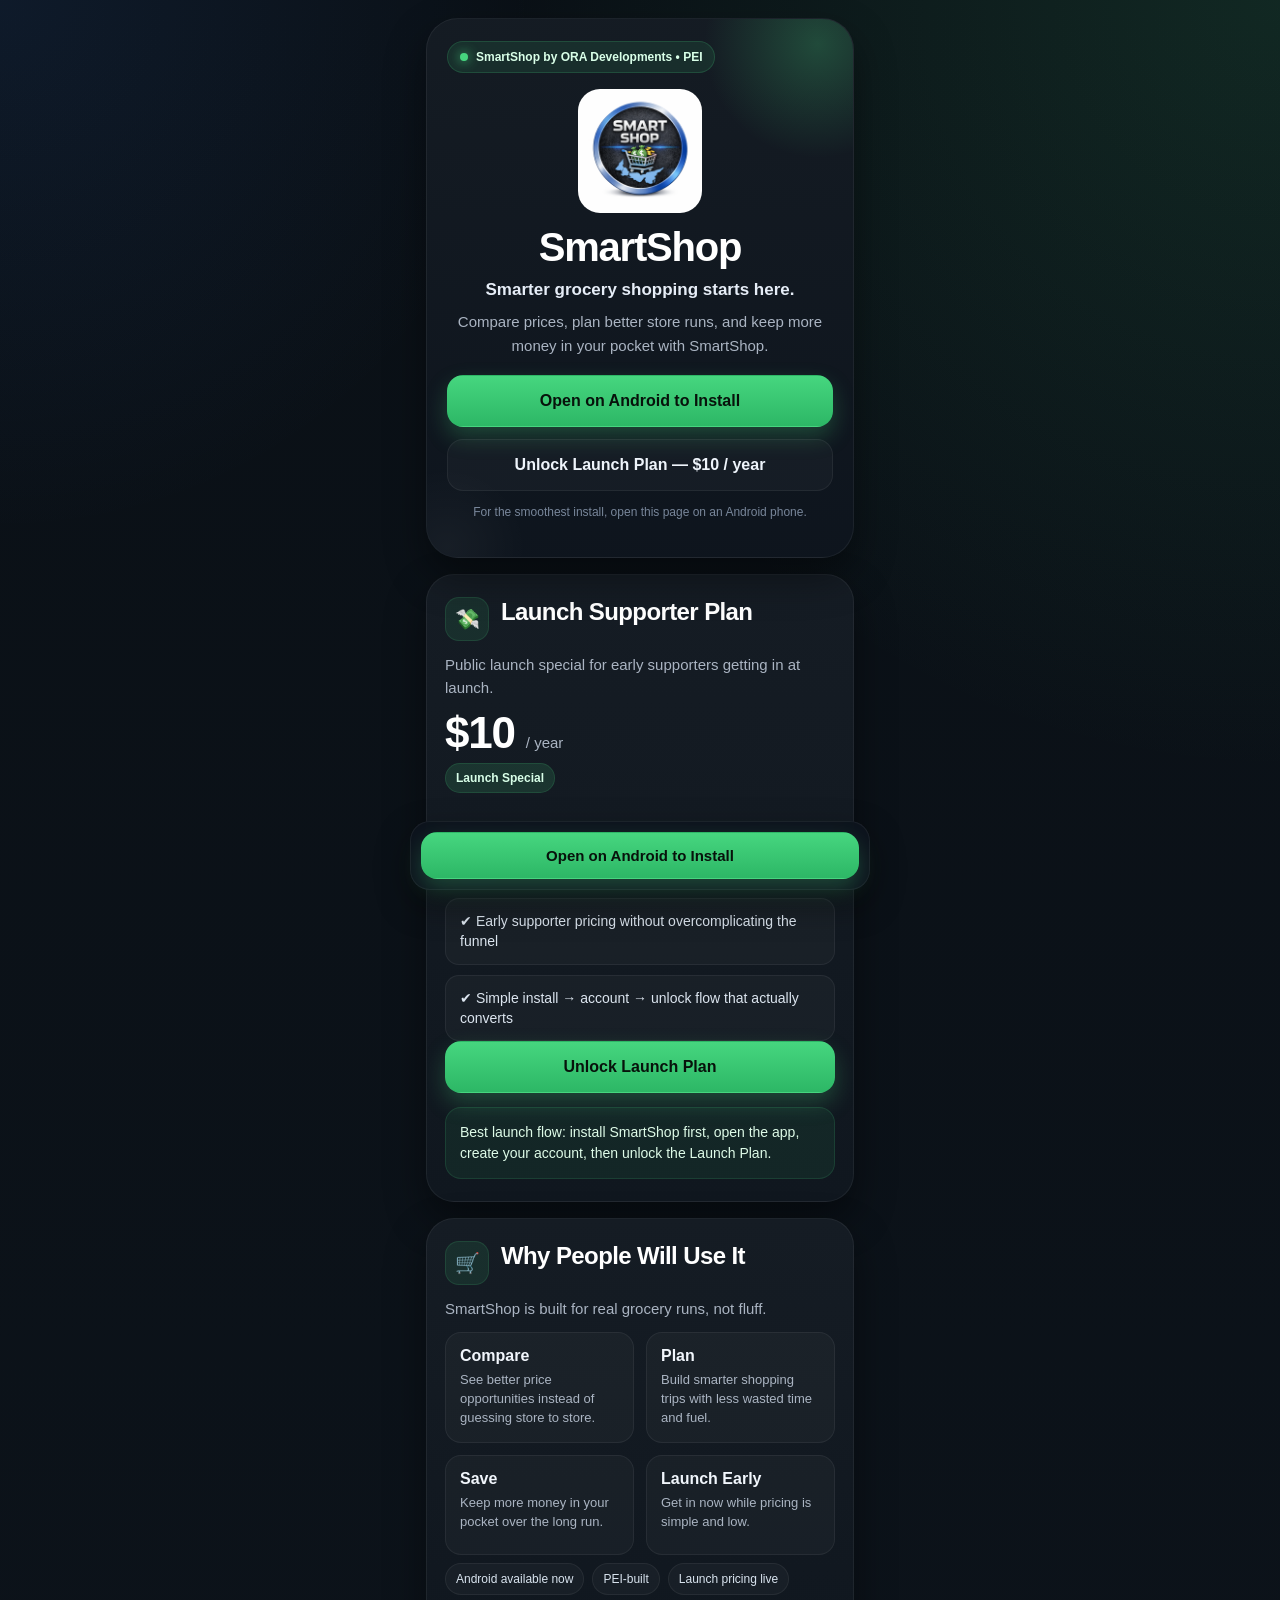
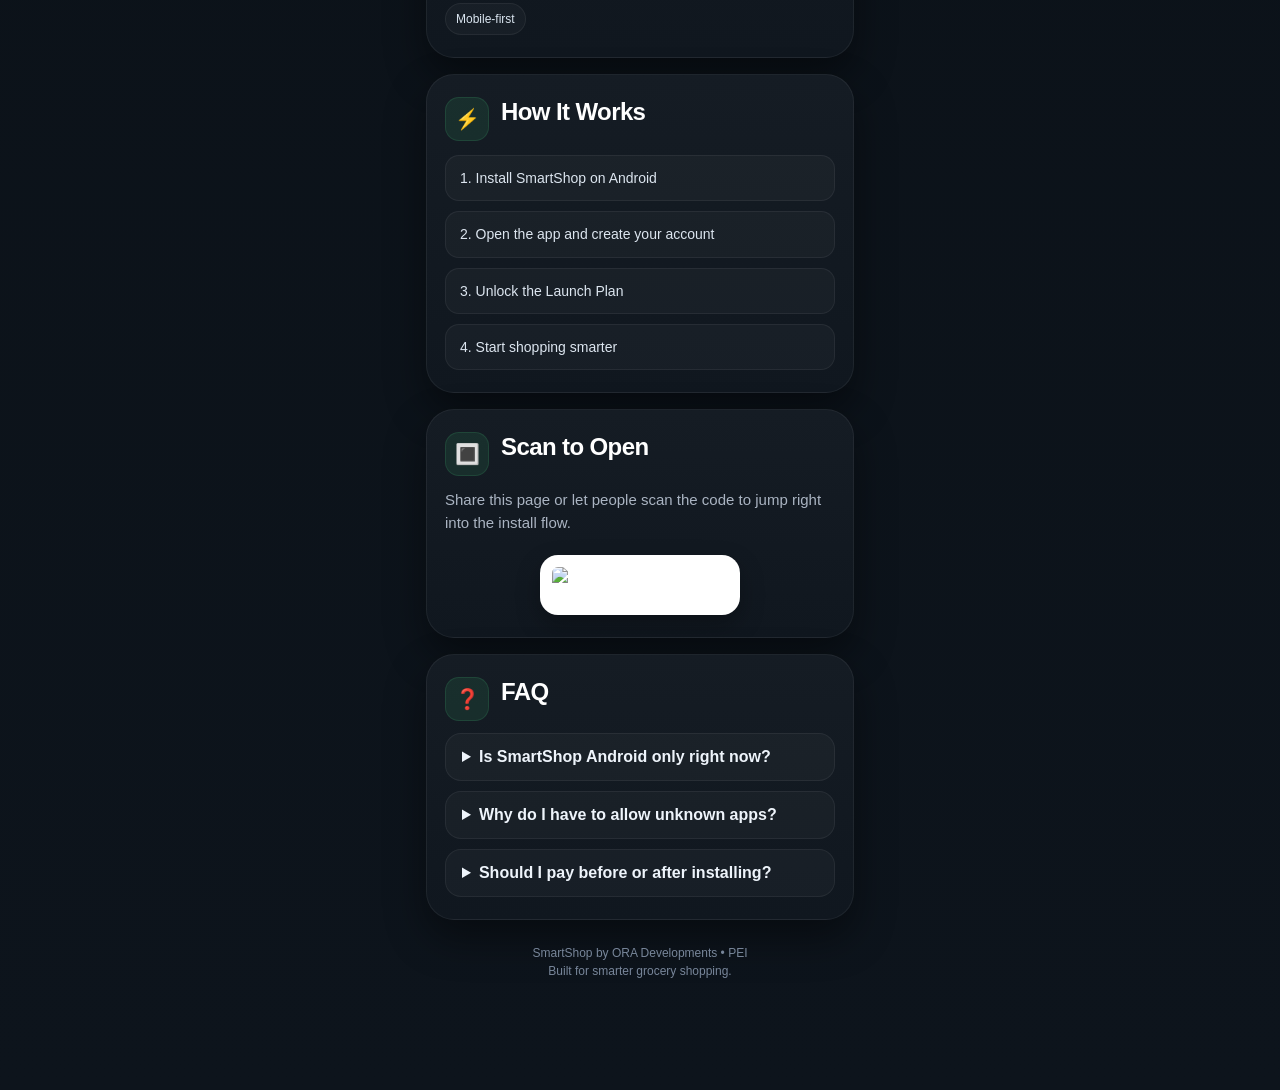
==== index.html @ 933a99d2 "Enhance SEO and styling in index.html Updated meta tags and styles for better SEO and design consist" ====
<!DOCTYPE html>
<html lang="en">
<head>
  <meta charset="UTF-8" />
  <meta
    name="viewport"
    content="width=device-width, initial-scale=1.0, viewport-fit=cover"
  />
  <title>SmartShop by ORA | Smarter Grocery Shopping</title>
  <meta
    name="description"
    content="Install SmartShop by ORA. Compare prices, plan smarter grocery trips, and save money with a cleaner shopping experience."
  />
  <meta name="theme-color" content="#0b1118" />

  <meta property="og:title" content="SmartShop by ORA" />
  <meta
    property="og:description"
    content="Install SmartShop and unlock launch pricing. Smarter grocery shopping starts here."
  />
  <meta property="og:type" content="website" />
  <meta
    property="og:url"
    content="https://jakeoperationalrealityadvisors-design.github.io/smartshop-install/"
  />
  <meta
    property="og:image"
    content="https://jakeoperationalrealityadvisors-design.github.io/smartshop-install/smartshop-logo.png"
  />

  <meta name="twitter:card" content="summary_large_image" />
  <meta name="twitter:title" content="SmartShop by ORA" />
  <meta
    name="twitter:description"
    content="Install SmartShop and unlock launch pricing. Smarter grocery shopping starts here."
  />
  <meta
    name="twitter:image"
    content="https://jakeoperationalrealityadvisors-design.github.io/smartshop-install/smartshop-logo.png"
  />

  <style>
    :root{
      --bg:#0a1016;
      --bg-2:#0d141c;
      --panel:#151c24;
      --panel-2:#10171f;
      --stroke:rgba(255,255,255,0.06);
      --text:#ffffff;
      --muted:#aab4c2;
      --muted-2:#78869a;
      --green:#46d67f;
      --green-2:#2db766;
      --green-glow:rgba(70,214,127,0.25);
      --white-glow:rgba(255,255,255,0.06);
      --shadow:0 18px 40px rgba(0,0,0,0.42);
      --radius-xl:28px;
      --radius-lg:20px;
      --radius-md:16px;
      --max:460px;
    }

    *{
      box-sizing:border-box;
    }

    html{
      scroll-behavior:smooth;
    }

    body{
      margin:0;
      font-family:Arial, Helvetica, sans-serif;
      color:var(--text);
      background:
        radial-gradient(circle at top right, rgba(70,214,127,0.12), transparent 26%),
        radial-gradient(circle at top left, rgba(59,130,246,0.09), transparent 18%),
        linear-gradient(180deg, var(--bg), var(--bg-2));
      min-height:100vh;
    }

    a{
      color:inherit;
    }

    .wrap{
      width:100%;
      max-width:var(--max);
      margin:0 auto;
      padding:18px 16px 110px;
    }

    .hero{
      position:relative;
      overflow:hidden;
      background:linear-gradient(180deg, rgba(21,28,36,0.98), rgba(14,21,30,0.98));
      border:1px solid var(--stroke);
      border-radius:32px;
      padding:22px 20px 24px;
      box-shadow:var(--shadow);
      margin-bottom:16px;
    }

    .hero::before{
      content:"";
      position:absolute;
      width:230px;
      height:230px;
      right:-80px;
      top:-90px;
      background:radial-gradient(circle, var(--green-glow), transparent 70%);
      pointer-events:none;
    }

    .hero::after{
      content:"";
      position:absolute;
      width:160px;
      height:160px;
      left:-60px;
      bottom:-70px;
      background:radial-gradient(circle, rgba(255,255,255,0.04), transparent 70%);
      pointer-events:none;
    }

    .eyebrow{
      display:inline-flex;
      align-items:center;
      gap:8px;
      padding:8px 12px;
      border-radius:999px;
      background:rgba(70,214,127,0.10);
      border:1px solid rgba(70,214,127,0.18);
      color:#d9ffe8;
      font-size:12px;
      font-weight:700;
      margin-bottom:16px;
    }

    .dot{
      width:8px;
      height:8px;
      border-radius:50%;
      background:var(--green);
      box-shadow:0 0 12px var(--green);
    }

    .logo{
      width:124px;
      max-width:100%;
      display:block;
      margin:0 auto 14px;
      border-radius:22px;
    }

    h1{
      margin:0 0 10px;
      text-align:center;
      font-size:40px;
      line-height:1.02;
      letter-spacing:-1.2px;
    }

    .sub{
      margin:0 0 8px;
      text-align:center;
      color:#e6edf7;
      font-size:17px;
      line-height:1.45;
      font-weight:700;
    }

    .sub-2{
      margin:0 0 18px;
      text-align:center;
      color:var(--muted);
      font-size:15px;
      line-height:1.55;
    }

    .button-stack{
      display:grid;
      gap:12px;
      margin-top:10px;
    }

    .btn{
      display:block;
      width:100%;
      text-align:center;
      text-decoration:none;
      border-radius:16px;
      padding:16px 18px;
      font-weight:800;
      font-size:16px;
      border:1px solid transparent;
      transition:transform .18s ease, filter .18s ease, background .18s ease;
      word-break:break-word;
    }

    .btn:hover{
      transform:translateY(-1px);
      filter:brightness(1.03);
    }

    .btn-primary{
      background:linear-gradient(180deg, var(--green), var(--green-2));
      color:#07120b;
      box-shadow:0 10px 22px var(--green-glow);
    }

    .btn-secondary{
      background:rgba(255,255,255,0.03);
      color:#eef4fb;
      border-color:var(--stroke);
    }

    .micro{
      font-size:12px;
      color:var(--muted-2);
      text-align:center;
      margin-top:12px;
      line-height:1.5;
    }

    .grid{
      display:grid;
      gap:16px;
    }

    .card{
      background:linear-gradient(180deg, var(--panel), var(--panel-2));
      border:1px solid var(--stroke);
      border-radius:var(--radius-xl);
      padding:22px 18px;
      box-shadow:var(--shadow);
      overflow:hidden;
    }

    .card-title{
      display:flex;
      align-items:flex-start;
      gap:12px;
      margin-bottom:12px;
    }

    .icon{
      width:44px;
      height:44px;
      border-radius:14px;
      display:grid;
      place-items:center;
      background:rgba(70,214,127,0.10);
      border:1px solid rgba(70,214,127,0.14);
      color:var(--green);
      font-size:20px;
      flex:0 0 auto;
    }

    h2{
      margin:2px 0 0;
      font-size:24px;
      line-height:1.08;
      letter-spacing:-0.6px;
    }

    .card p{
      margin:0 0 12px;
      color:var(--muted);
      line-height:1.55;
      font-size:15px;
    }

    .price{
      margin:10px 0 8px;
      font-size:44px;
      font-weight:900;
      line-height:1;
      letter-spacing:-1.2px;
    }

    .price span{
      font-size:15px;
      font-weight:500;
      color:var(--muted);
      letter-spacing:0;
    }

    .pill{
      display:inline-block;
      margin-bottom:14px;
      font-size:12px;
      font-weight:800;
      color:#d8ffe8;
      background:rgba(70,214,127,0.14);
      border:1px solid rgba(70,214,127,0.15);
      padding:7px 10px;
      border-radius:999px;
    }

    .checklist{
      display:grid;
      gap:10px;
      margin:14px 0 0;
    }

    .check{
      background:rgba(255,255,255,0.03);
      border:1px solid var(--stroke);
      border-radius:14px;
      padding:12px 14px;
      color:#dce5ef;
      line-height:1.45;
      font-size:14px;
    }

    .feature-grid{
      display:grid;
      grid-template-columns:1fr 1fr;
      gap:12px;
    }

    .feature{
      background:rgba(255,255,255,0.03);
      border:1px solid var(--stroke);
      border-radius:16px;
      padding:14px;
      min-height:100px;
    }

    .feature strong{
      display:block;
      font-size:16px;
      margin-bottom:6px;
      color:#f1f6fc;
    }

    .feature span{
      font-size:13px;
      color:var(--muted);
      line-height:1.45;
      display:block;
    }

    .qr-box{
      text-align:center;
    }

    .qr{
      width:200px;
      max-width:100%;
      display:inline-block;
      background:#fff;
      border-radius:18px;
      padding:12px;
      margin-top:8px;
      box-shadow:0 10px 24px rgba(0,0,0,0.28);
    }

    .mini-badges{
      display:flex;
      flex-wrap:wrap;
      gap:8px;
      margin-top:8px;
    }

    .mini-badge{
      font-size:12px;
      color:#d9e4ef;
      background:rgba(255,255,255,0.03);
      border:1px solid var(--stroke);
      border-radius:999px;
      padding:8px 10px;
    }

    details{
      background:rgba(255,255,255,0.03);
      border:1px solid var(--stroke);
      border-radius:16px;
      padding:14px 16px;
    }

    details + details{
      margin-top:10px;
    }

    summary{
      cursor:pointer;
      font-weight:700;
      color:#eef4fb;
    }

    details p{
      margin:10px 0 0;
    }

    .notice{
      margin-top:14px;
      background:rgba(70,214,127,0.08);
      border:1px solid rgba(70,214,127,0.14);
      color:#defbe8;
      border-radius:16px;
      padding:14px;
      line-height:1.5;
      font-size:14px;
    }

    .footer{
      text-align:center;
      color:var(--muted-2);
      font-size:12px;
      margin-top:24px;
      line-height:1.5;
    }

    .bottom-bar{
      position:fixed;
      left:50%;
      bottom:10px;
      transform:translateX(-50%);
      width:min(calc(100% - 20px), var(--max));
      background:rgba(14,21,30,0.95);
      border:1px solid var(--stroke);
      box-shadow:0 14px 34px rgba(0,0,0,0.40);
      backdrop-filter:blur(10px);
      border-radius:20px;
      padding:10px;
      z-index:99;
    }

    .bottom-bar .btn{
      margin:0;
      padding:14px 16px;
      font-size:15px;
    }

    @media (max-width:370px){
      h1{
        font-size:34px;
      }

      .price{
        font-size:38px;
      }

      .feature-grid{
        grid-template-columns:1fr;
      }
    }
  </style>
</head>
<body>
  <div class="wrap">

    <section class="hero">
      <div class="eyebrow">
        <span class="dot"></span>
        SmartShop by ORA Developments • PEI
      </div>

      <img src="smartshop-logo.png" class="logo" alt="SmartShop logo" />

      <h1>SmartShop</h1>

      <p class="sub">Smarter grocery shopping starts here.</p>

      <p class="sub-2">
        Compare prices, plan better store runs, and keep more money in your pocket with SmartShop.
      </p>

      <div class="button-stack">
        <a
          id="installButtonTop"
          class="btn btn-primary"
          href="https://drive.google.com/uc?export=download&id=1yk4j0IhoofhC1FkXM8PqmRcuYSSv2XxS"
        >
          Install SmartShop
        </a>

        <a
          class="btn btn-secondary"
          href="https://buy.stripe.com/bJe00c5be9WggNTaSx8ww0h"
          target="_blank"
          rel="noopener noreferrer"
        >
          Unlock Launch Plan — $10 / year
        </a>
      </div>

      <p class="micro" id="deviceMessage">
        Android APK download — you may need to enable “Install Unknown Apps”.
      </p>
    </section>

    <div class="grid">

      <section class="card">
        <div class="card-title">
          <div class="icon">💸</div>
          <h2>Launch Supporter Plan</h2>
        </div>

        <p>Public launch special for early supporters getting in at launch.</p>

        <div class="price">$10 <span>/ year</span></div>
        <div class="pill">Launch Special</div>

        <div class="checklist">
          <div class="check">✔ One clean public offer for Facebook, posts, and launch traffic</div>
          <div class="check">✔ Early supporter pricing without overcomplicating the funnel</div>
          <div class="check">✔ Simple install → account → unlock flow that actually converts</div>
        </div>

        <a
          class="btn btn-primary"
          href="https://buy.stripe.com/bJe00c5be9WggNTaSx8ww0h"
          target="_blank"
          rel="noopener noreferrer"
        >
          Unlock Launch Plan
        </a>

        <div class="notice">
          Best launch flow: install SmartShop first, open the app, create your account, then unlock the Launch Plan.
        </div>
      </section>

      <section class="card">
        <div class="card-title">
          <div class="icon">🛒</div>
          <h2>Why People Will Use It</h2>
        </div>

        <p>SmartShop is built for real grocery runs, not fluff.</p>

        <div class="feature-grid">
          <div class="feature">
            <strong>Compare</strong>
            <span>See better price opportunities instead of guessing store to store.</span>
          </div>
          <div class="feature">
            <strong>Plan</strong>
            <span>Build smarter shopping trips with less wasted time and fuel.</span>
          </div>
          <div class="feature">
            <strong>Save</strong>
            <span>Keep more money in your pocket over the long run.</span>
          </div>
          <div class="feature">
            <strong>Launch Early</strong>
            <span>Get in now while pricing is simple and low.</span>
          </div>
        </div>

        <div class="mini-badges">
          <span class="mini-badge">Android available now</span>
          <span class="mini-badge">PEI-built</span>
          <span class="mini-badge">Launch pricing live</span>
          <span class="mini-badge">Mobile-first</span>
        </div>
      </section>

      <section class="card">
        <div class="card-title">
          <div class="icon">⚡</div>
          <h2>How It Works</h2>
        </div>

        <div class="checklist">
          <div class="check">1. Install SmartShop on Android</div>
          <div class="check">2. Open the app and create your account</div>
          <div class="check">3. Unlock the Launch Plan</div>
          <div class="check">4. Start shopping smarter</div>
        </div>
      </section>

      <section class="card">
        <div class="card-title">
          <div class="icon">🔳</div>
          <h2>Scan to Open</h2>
        </div>

        <p>Share this page or let people scan the code to jump right into the install flow.</p>

        <div class="qr-box">
          <img
            class="qr"
            src="https://api.qrserver.com/v1/create-qr-code/?size=260x260&data=https%3A%2F%2Fjakeoperationalrealityadvisors-design.github.io%2Fsmartshop-install%2F"
            alt="QR code for SmartShop install page"
          />
        </div>
      </section>

      <section class="card">
        <div class="card-title">
          <div class="icon">❓</div>
          <h2>FAQ</h2>
        </div>

        <details>
          <summary>Is SmartShop Android only right now?</summary>
          <p>Yes. This install page is currently for the Android APK version of SmartShop.</p>
        </details>

        <details>
          <summary>Why do I have to allow unknown apps?</summary>
          <p>Because SmartShop is currently installed by APK outside the Play Store. Android may ask you to allow installs from your browser or files app.</p>
        </details>

        <details>
          <summary>Should I pay before or after installing?</summary>
          <p>Install first. Then open SmartShop, create your account, and unlock the Launch Plan from the cleanest path possible.</p>
        </details>
      </section>

    </div>

    <div class="footer">
      SmartShop by ORA Developments • PEI<br>
      Built for smarter grocery shopping.
    </div>

  </div>

  <div class="bottom-bar">
    <a
      id="installButtonBottom"
      class="btn btn-primary"
      href="https://drive.google.com/uc?export=download&id=1yk4j0IhoofhC1FkXM8PqmRcuYSSv2XxS"
    >
      Install SmartShop
    </a>
  </div>

  <script>
    (function () {
      const ua = navigator.userAgent || "";
      const isAndroid = /Android/i.test(ua);
      const isIPhone = /iPhone|iPad|iPod/i.test(ua);

      const deviceMessage = document.getElementById("deviceMessage");
      const installTop = document.getElementById("installButtonTop");
      const installBottom = document.getElementById("installButtonBottom");

      if (!isAndroid) {
        installTop.textContent = isIPhone
          ? "Android Version Available Now"
          : "Open on Android to Install";
        installBottom.textContent = isIPhone
          ? "Android Version Available Now"
          : "Open on Android to Install";

        deviceMessage.textContent = isIPhone
          ? "SmartShop install is currently for Android APK. Open this page on an Android device to install."
          : "For the smoothest install, open this page on an Android phone.";
      }
    })();
  </script>
</body>
</html>
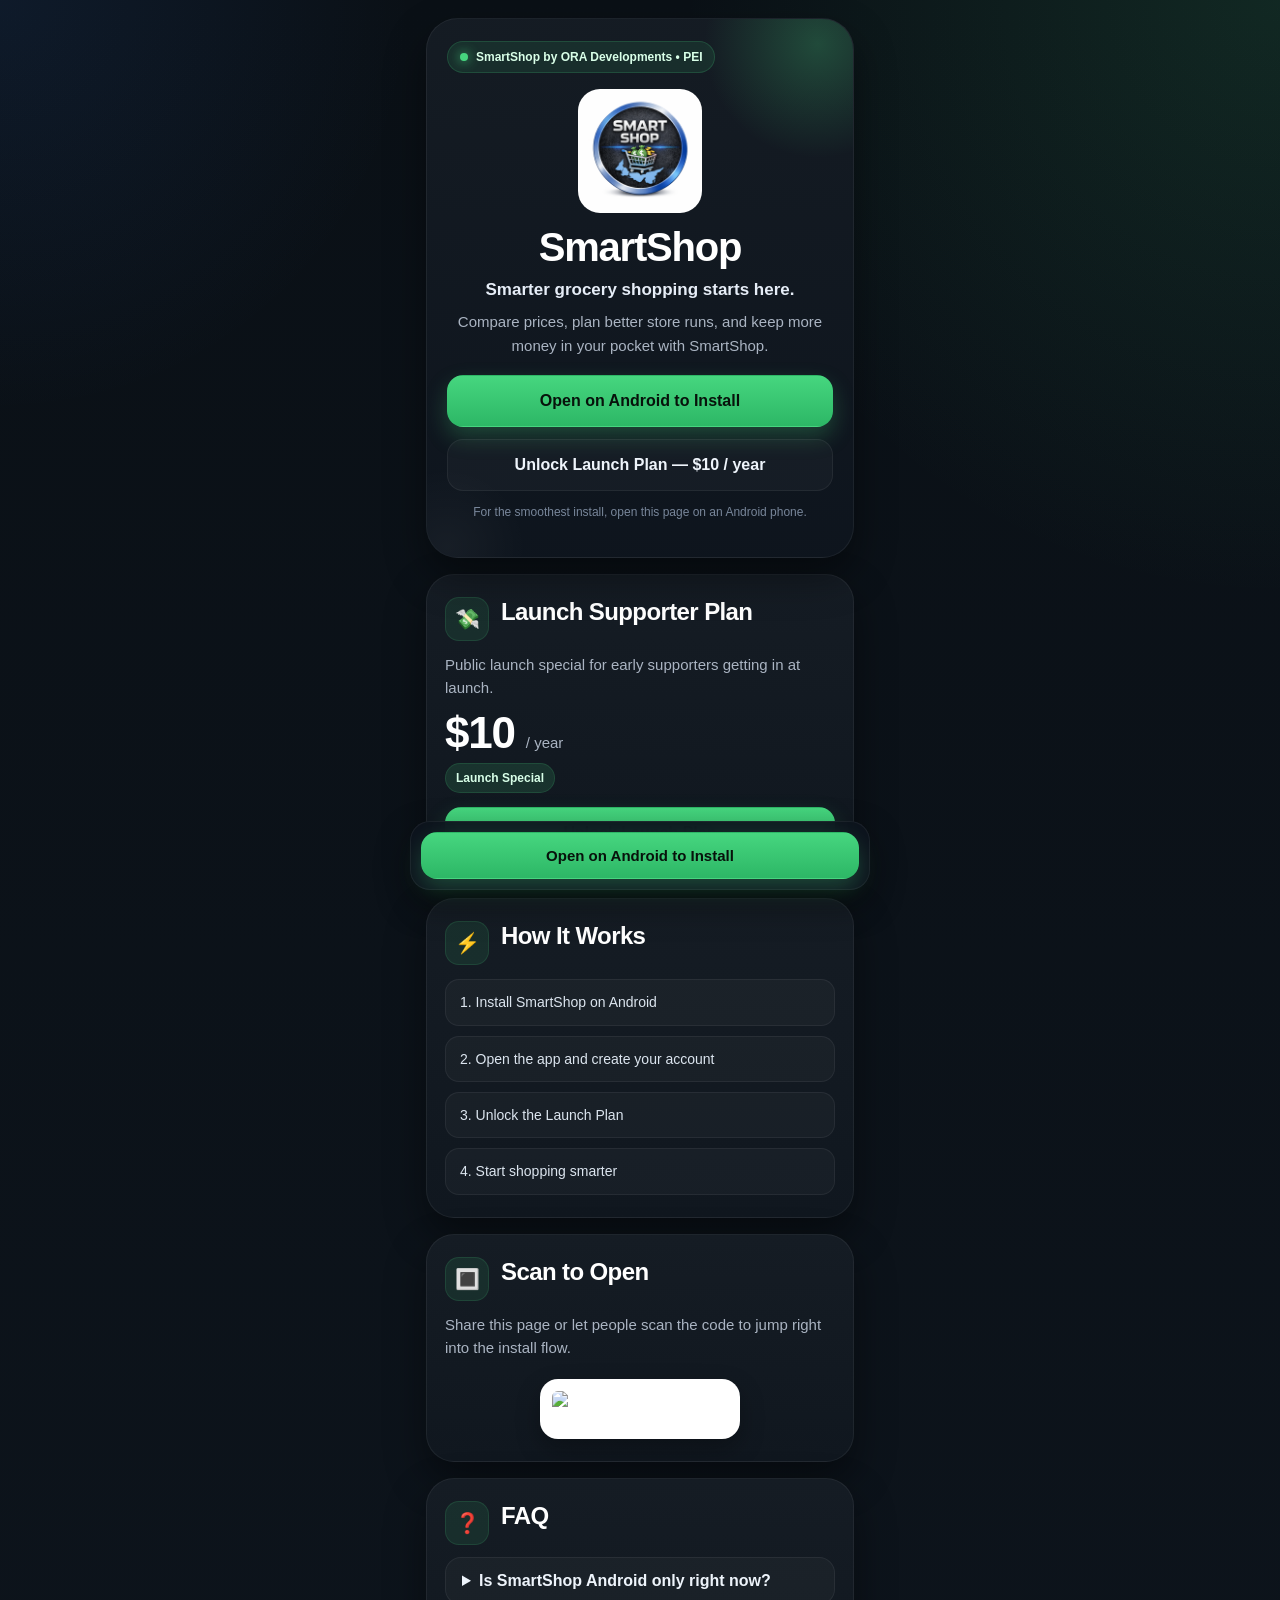
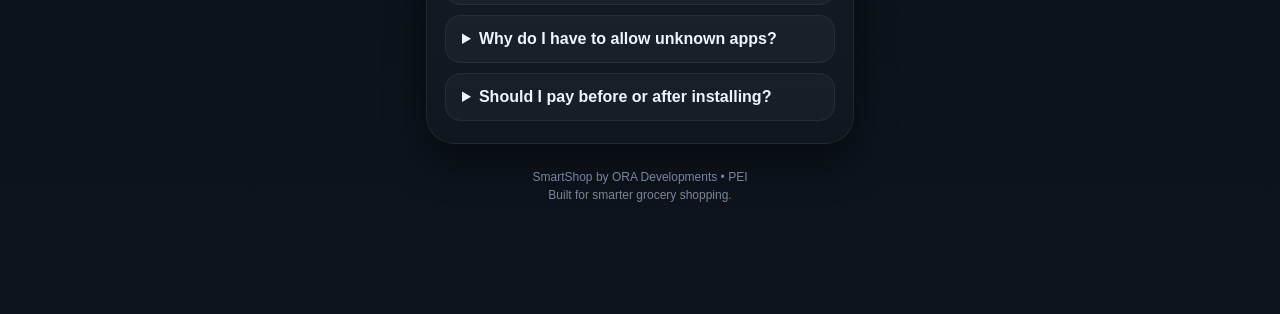
==== commit 80f16d08: "Clean up unused CSS and HTML elements Removed unused CSS classes and elements related to features an" ====
--- a/index.html
+++ b/index.html
@@ -52,11 +52,8 @@
       --green:#46d67f;
       --green-2:#2db766;
       --green-glow:rgba(70,214,127,0.25);
-      --white-glow:rgba(255,255,255,0.06);
       --shadow:0 18px 40px rgba(0,0,0,0.42);
       --radius-xl:28px;
-      --radius-lg:20px;
-      --radius-md:16px;
       --max:460px;
     }
 
@@ -314,34 +311,6 @@
       font-size:14px;
     }
 
-    .feature-grid{
-      display:grid;
-      grid-template-columns:1fr 1fr;
-      gap:12px;
-    }
-
-    .feature{
-      background:rgba(255,255,255,0.03);
-      border:1px solid var(--stroke);
-      border-radius:16px;
-      padding:14px;
-      min-height:100px;
-    }
-
-    .feature strong{
-      display:block;
-      font-size:16px;
-      margin-bottom:6px;
-      color:#f1f6fc;
-    }
-
-    .feature span{
-      font-size:13px;
-      color:var(--muted);
-      line-height:1.45;
-      display:block;
-    }
-
     .qr-box{
       text-align:center;
     }
@@ -357,22 +326,6 @@
       box-shadow:0 10px 24px rgba(0,0,0,0.28);
     }
 
-    .mini-badges{
-      display:flex;
-      flex-wrap:wrap;
-      gap:8px;
-      margin-top:8px;
-    }
-
-    .mini-badge{
-      font-size:12px;
-      color:#d9e4ef;
-      background:rgba(255,255,255,0.03);
-      border:1px solid var(--stroke);
-      border-radius:999px;
-      padding:8px 10px;
-    }
-
     details{
       background:rgba(255,255,255,0.03);
       border:1px solid var(--stroke);
@@ -392,17 +345,6 @@
 
     details p{
       margin:10px 0 0;
-    }
-
-    .notice{
-      margin-top:14px;
-      background:rgba(70,214,127,0.08);
-      border:1px solid rgba(70,214,127,0.14);
-      color:#defbe8;
-      border-radius:16px;
-      padding:14px;
-      line-height:1.5;
-      font-size:14px;
     }
 
     .footer{
@@ -442,10 +384,6 @@
       .price{
         font-size:38px;
       }
-
-      .feature-grid{
-        grid-template-columns:1fr;
-      }
     }
   </style>
 </head>
@@ -505,12 +443,6 @@
         <div class="price">$10 <span>/ year</span></div>
         <div class="pill">Launch Special</div>
 
-        <div class="checklist">
-          <div class="check">✔ One clean public offer for Facebook, posts, and launch traffic</div>
-          <div class="check">✔ Early supporter pricing without overcomplicating the funnel</div>
-          <div class="check">✔ Simple install → account → unlock flow that actually converts</div>
-        </div>
-
         <a
           class="btn btn-primary"
           href="https://buy.stripe.com/bJe00c5be9WggNTaSx8ww0h"
@@ -519,45 +451,6 @@
         >
           Unlock Launch Plan
         </a>
-
-        <div class="notice">
-          Best launch flow: install SmartShop first, open the app, create your account, then unlock the Launch Plan.
-        </div>
-      </section>
-
-      <section class="card">
-        <div class="card-title">
-          <div class="icon">🛒</div>
-          <h2>Why People Will Use It</h2>
-        </div>
-
-        <p>SmartShop is built for real grocery runs, not fluff.</p>
-
-        <div class="feature-grid">
-          <div class="feature">
-            <strong>Compare</strong>
-            <span>See better price opportunities instead of guessing store to store.</span>
-          </div>
-          <div class="feature">
-            <strong>Plan</strong>
-            <span>Build smarter shopping trips with less wasted time and fuel.</span>
-          </div>
-          <div class="feature">
-            <strong>Save</strong>
-            <span>Keep more money in your pocket over the long run.</span>
-          </div>
-          <div class="feature">
-            <strong>Launch Early</strong>
-            <span>Get in now while pricing is simple and low.</span>
-          </div>
-        </div>
-
-        <div class="mini-badges">
-          <span class="mini-badge">Android available now</span>
-          <span class="mini-badge">PEI-built</span>
-          <span class="mini-badge">Launch pricing live</span>
-          <span class="mini-badge">Mobile-first</span>
-        </div>
       </section>
 
       <section class="card">
@@ -616,7 +509,7 @@
     </div>
 
     <div class="footer">
-      SmartShop by ORA Developments • PEI<br>
+      SmartShop by ORA Developments • PEI<br />
       Built for smarter grocery shopping.
     </div>
 
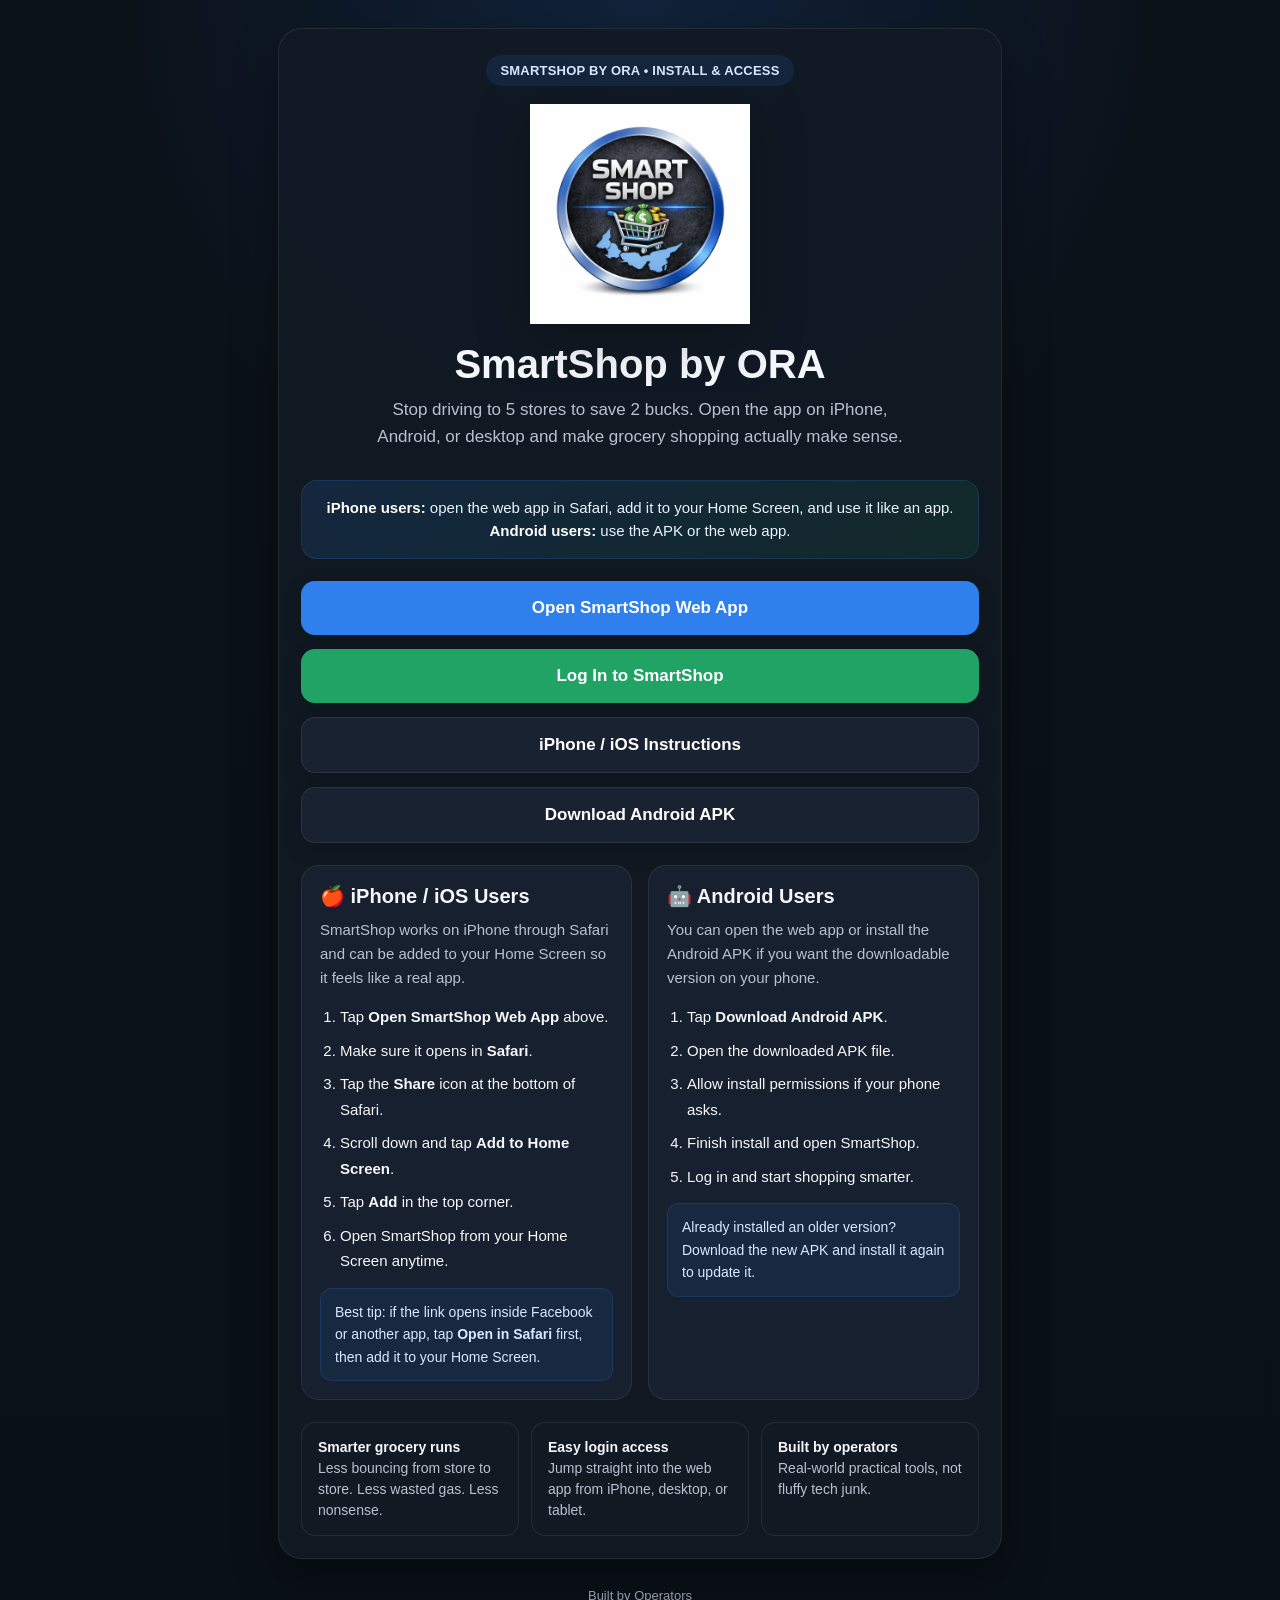
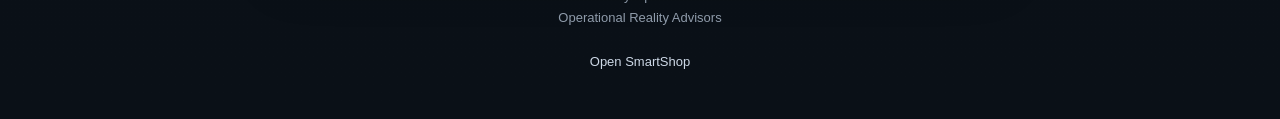
==== commit 66420222: "Refactor HTML structure and update metadata Updated title and meta description for clarity. Removed " ====
--- a/index.html
+++ b/index.html
@@ -6,548 +6,412 @@
     name="viewport"
     content="width=device-width, initial-scale=1.0, viewport-fit=cover"
   />
-  <title>SmartShop by ORA | Smarter Grocery Shopping</title>
+  <title>SmartShop by ORA | Install & Access</title>
   <meta
     name="description"
-    content="Install SmartShop by ORA. Compare prices, plan smarter grocery trips, and save money with a cleaner shopping experience."
+    content="Access SmartShop by ORA on iPhone, Android, or desktop. Optimize grocery trips and save money."
   />
   <meta name="theme-color" content="#0b1118" />
-
-  <meta property="og:title" content="SmartShop by ORA" />
-  <meta
-    property="og:description"
-    content="Install SmartShop and unlock launch pricing. Smarter grocery shopping starts here."
-  />
-  <meta property="og:type" content="website" />
-  <meta
-    property="og:url"
-    content="https://jakeoperationalrealityadvisors-design.github.io/smartshop-install/"
-  />
-  <meta
-    property="og:image"
-    content="https://jakeoperationalrealityadvisors-design.github.io/smartshop-install/smartshop-logo.png"
-  />
-
-  <meta name="twitter:card" content="summary_large_image" />
-  <meta name="twitter:title" content="SmartShop by ORA" />
-  <meta
-    name="twitter:description"
-    content="Install SmartShop and unlock launch pricing. Smarter grocery shopping starts here."
-  />
-  <meta
-    name="twitter:image"
-    content="https://jakeoperationalrealityadvisors-design.github.io/smartshop-install/smartshop-logo.png"
-  />
+  <meta name="apple-mobile-web-app-capable" content="yes" />
+  <meta name="apple-mobile-web-app-status-bar-style" content="black-translucent" />
+  <meta name="apple-mobile-web-app-title" content="SmartShop" />
 
   <style>
-    :root{
-      --bg:#0a1016;
-      --bg-2:#0d141c;
-      --panel:#151c24;
-      --panel-2:#10171f;
-      --stroke:rgba(255,255,255,0.06);
-      --text:#ffffff;
-      --muted:#aab4c2;
-      --muted-2:#78869a;
-      --green:#46d67f;
-      --green-2:#2db766;
-      --green-glow:rgba(70,214,127,0.25);
-      --shadow:0 18px 40px rgba(0,0,0,0.42);
-      --radius-xl:28px;
-      --max:460px;
-    }
-
-    *{
-      box-sizing:border-box;
-    }
-
-    html{
-      scroll-behavior:smooth;
-    }
-
-    body{
-      margin:0;
-      font-family:Arial, Helvetica, sans-serif;
-      color:var(--text);
+    :root {
+      --bg: #0b1118;
+      --panel: #121a24;
+      --panel-2: #182230;
+      --text: #f4f7fb;
+      --muted: #b8c2cf;
+      --blue: #2f80ed;
+      --blue-hover: #256ad0;
+      --green: #21a366;
+      --green-hover: #1b8553;
+      --border: rgba(255, 255, 255, 0.08);
+      --shadow: 0 18px 45px rgba(0, 0, 0, 0.35);
+      --radius: 18px;
+    }
+
+    * {
+      box-sizing: border-box;
+    }
+
+    html {
+      scroll-behavior: smooth;
+    }
+
+    body {
+      margin: 0;
+      font-family: Arial, Helvetica, sans-serif;
       background:
-        radial-gradient(circle at top right, rgba(70,214,127,0.12), transparent 26%),
-        radial-gradient(circle at top left, rgba(59,130,246,0.09), transparent 18%),
-        linear-gradient(180deg, var(--bg), var(--bg-2));
-      min-height:100vh;
-    }
-
-    a{
-      color:inherit;
-    }
-
-    .wrap{
-      width:100%;
-      max-width:var(--max);
-      margin:0 auto;
-      padding:18px 16px 110px;
-    }
-
-    .hero{
-      position:relative;
-      overflow:hidden;
-      background:linear-gradient(180deg, rgba(21,28,36,0.98), rgba(14,21,30,0.98));
-      border:1px solid var(--stroke);
-      border-radius:32px;
-      padding:22px 20px 24px;
-      box-shadow:var(--shadow);
-      margin-bottom:16px;
-    }
-
-    .hero::before{
-      content:"";
-      position:absolute;
-      width:230px;
-      height:230px;
-      right:-80px;
-      top:-90px;
-      background:radial-gradient(circle, var(--green-glow), transparent 70%);
-      pointer-events:none;
-    }
-
-    .hero::after{
-      content:"";
-      position:absolute;
-      width:160px;
-      height:160px;
-      left:-60px;
-      bottom:-70px;
-      background:radial-gradient(circle, rgba(255,255,255,0.04), transparent 70%);
-      pointer-events:none;
-    }
-
-    .eyebrow{
-      display:inline-flex;
-      align-items:center;
-      gap:8px;
-      padding:8px 12px;
-      border-radius:999px;
-      background:rgba(70,214,127,0.10);
-      border:1px solid rgba(70,214,127,0.18);
-      color:#d9ffe8;
-      font-size:12px;
-      font-weight:700;
-      margin-bottom:16px;
-    }
-
-    .dot{
-      width:8px;
-      height:8px;
-      border-radius:50%;
-      background:var(--green);
-      box-shadow:0 0 12px var(--green);
-    }
-
-    .logo{
-      width:124px;
-      max-width:100%;
-      display:block;
-      margin:0 auto 14px;
-      border-radius:22px;
-    }
-
-    h1{
-      margin:0 0 10px;
-      text-align:center;
-      font-size:40px;
-      line-height:1.02;
-      letter-spacing:-1.2px;
-    }
-
-    .sub{
-      margin:0 0 8px;
-      text-align:center;
-      color:#e6edf7;
-      font-size:17px;
-      line-height:1.45;
-      font-weight:700;
-    }
-
-    .sub-2{
-      margin:0 0 18px;
-      text-align:center;
-      color:var(--muted);
-      font-size:15px;
-      line-height:1.55;
-    }
-
-    .button-stack{
-      display:grid;
-      gap:12px;
-      margin-top:10px;
-    }
-
-    .btn{
-      display:block;
-      width:100%;
-      text-align:center;
-      text-decoration:none;
-      border-radius:16px;
-      padding:16px 18px;
-      font-weight:800;
-      font-size:16px;
-      border:1px solid transparent;
-      transition:transform .18s ease, filter .18s ease, background .18s ease;
-      word-break:break-word;
-    }
-
-    .btn:hover{
-      transform:translateY(-1px);
-      filter:brightness(1.03);
-    }
-
-    .btn-primary{
-      background:linear-gradient(180deg, var(--green), var(--green-2));
-      color:#07120b;
-      box-shadow:0 10px 22px var(--green-glow);
-    }
-
-    .btn-secondary{
-      background:rgba(255,255,255,0.03);
-      color:#eef4fb;
-      border-color:var(--stroke);
-    }
-
-    .micro{
-      font-size:12px;
-      color:var(--muted-2);
-      text-align:center;
-      margin-top:12px;
-      line-height:1.5;
-    }
-
-    .grid{
-      display:grid;
-      gap:16px;
-    }
-
-    .card{
-      background:linear-gradient(180deg, var(--panel), var(--panel-2));
-      border:1px solid var(--stroke);
-      border-radius:var(--radius-xl);
-      padding:22px 18px;
-      box-shadow:var(--shadow);
-      overflow:hidden;
-    }
-
-    .card-title{
-      display:flex;
-      align-items:flex-start;
-      gap:12px;
-      margin-bottom:12px;
-    }
-
-    .icon{
-      width:44px;
-      height:44px;
-      border-radius:14px;
-      display:grid;
-      place-items:center;
-      background:rgba(70,214,127,0.10);
-      border:1px solid rgba(70,214,127,0.14);
-      color:var(--green);
-      font-size:20px;
-      flex:0 0 auto;
-    }
-
-    h2{
-      margin:2px 0 0;
-      font-size:24px;
-      line-height:1.08;
-      letter-spacing:-0.6px;
-    }
-
-    .card p{
-      margin:0 0 12px;
-      color:var(--muted);
-      line-height:1.55;
-      font-size:15px;
-    }
-
-    .price{
-      margin:10px 0 8px;
-      font-size:44px;
-      font-weight:900;
-      line-height:1;
-      letter-spacing:-1.2px;
-    }
-
-    .price span{
-      font-size:15px;
-      font-weight:500;
-      color:var(--muted);
-      letter-spacing:0;
-    }
-
-    .pill{
-      display:inline-block;
-      margin-bottom:14px;
-      font-size:12px;
-      font-weight:800;
-      color:#d8ffe8;
-      background:rgba(70,214,127,0.14);
-      border:1px solid rgba(70,214,127,0.15);
-      padding:7px 10px;
-      border-radius:999px;
-    }
-
-    .checklist{
-      display:grid;
-      gap:10px;
-      margin:14px 0 0;
-    }
-
-    .check{
-      background:rgba(255,255,255,0.03);
-      border:1px solid var(--stroke);
-      border-radius:14px;
-      padding:12px 14px;
-      color:#dce5ef;
-      line-height:1.45;
-      font-size:14px;
-    }
-
-    .qr-box{
-      text-align:center;
-    }
-
-    .qr{
-      width:200px;
-      max-width:100%;
-      display:inline-block;
-      background:#fff;
-      border-radius:18px;
-      padding:12px;
-      margin-top:8px;
-      box-shadow:0 10px 24px rgba(0,0,0,0.28);
-    }
-
-    details{
-      background:rgba(255,255,255,0.03);
-      border:1px solid var(--stroke);
-      border-radius:16px;
-      padding:14px 16px;
-    }
-
-    details + details{
-      margin-top:10px;
-    }
-
-    summary{
-      cursor:pointer;
-      font-weight:700;
-      color:#eef4fb;
-    }
-
-    details p{
-      margin:10px 0 0;
-    }
-
-    .footer{
-      text-align:center;
-      color:var(--muted-2);
-      font-size:12px;
-      margin-top:24px;
-      line-height:1.5;
-    }
-
-    .bottom-bar{
-      position:fixed;
-      left:50%;
-      bottom:10px;
-      transform:translateX(-50%);
-      width:min(calc(100% - 20px), var(--max));
-      background:rgba(14,21,30,0.95);
-      border:1px solid var(--stroke);
-      box-shadow:0 14px 34px rgba(0,0,0,0.40);
-      backdrop-filter:blur(10px);
-      border-radius:20px;
-      padding:10px;
-      z-index:99;
-    }
-
-    .bottom-bar .btn{
-      margin:0;
-      padding:14px 16px;
-      font-size:15px;
-    }
-
-    @media (max-width:370px){
-      h1{
-        font-size:34px;
+        radial-gradient(circle at top, rgba(47, 128, 237, 0.16), transparent 30%),
+        linear-gradient(180deg, #0b1118 0%, #0a1017 100%);
+      color: var(--text);
+      min-height: 100vh;
+      text-align: center;
+    }
+
+    a {
+      color: inherit;
+    }
+
+    .wrap {
+      width: 100%;
+      max-width: 760px;
+      margin: 0 auto;
+      padding: 28px 18px 40px;
+    }
+
+    .hero {
+      background: rgba(18, 26, 36, 0.94);
+      border: 1px solid var(--border);
+      border-radius: 24px;
+      box-shadow: var(--shadow);
+      overflow: hidden;
+    }
+
+    .hero-top {
+      padding: 26px 22px 8px;
+      text-align: center;
+    }
+
+    .brand-badge {
+      display: inline-flex;
+      align-items: center;
+      justify-content: center;
+      gap: 8px;
+      padding: 8px 14px;
+      border-radius: 999px;
+      background: rgba(47, 128, 237, 0.12);
+      color: #d8e8ff;
+      font-size: 13px;
+      font-weight: 700;
+      letter-spacing: 0.2px;
+      margin-bottom: 18px;
+    }
+
+    .logo {
+      width: 220px;
+      max-width: 88%;
+      height: auto;
+      display: block;
+      margin: 0 auto 18px;
+      filter: drop-shadow(0 12px 26px rgba(0, 0, 0, 0.28));
+    }
+
+    h1 {
+      margin: 0 0 10px;
+      font-size: 34px;
+      line-height: 1.1;
+    }
+
+    .subhead {
+      margin: 0 auto;
+      max-width: 560px;
+      color: var(--muted);
+      font-size: 17px;
+      line-height: 1.6;
+    }
+
+    .launch-banner {
+      margin: 22px 22px 0;
+      padding: 16px 18px;
+      background: linear-gradient(135deg, rgba(47, 128, 237, 0.14), rgba(33, 163, 102, 0.12));
+      border: 1px solid rgba(47, 128, 237, 0.18);
+      border-radius: 16px;
+      text-align: center;
+      font-size: 15px;
+      line-height: 1.5;
+      color: #eaf3ff;
+    }
+
+    .launch-banner strong {
+      color: #ffffff;
+    }
+
+    .actions {
+      padding: 22px;
+      display: grid;
+      gap: 14px;
+    }
+
+    .btn {
+      display: block;
+      width: 100%;
+      text-decoration: none;
+      text-align: center;
+      padding: 17px 18px;
+      border-radius: 14px;
+      font-weight: 700;
+      font-size: 17px;
+      transition: transform 0.15s ease, background 0.15s ease, box-shadow 0.15s ease;
+      box-shadow: 0 8px 20px rgba(0, 0, 0, 0.18);
+    }
+
+    .btn:hover {
+      transform: translateY(-1px);
+    }
+
+    .btn-primary {
+      background: var(--blue);
+      color: white;
+    }
+
+    .btn-primary:hover {
+      background: var(--blue-hover);
+    }
+
+    .btn-login {
+      background: var(--green);
+      color: white;
+    }
+
+    .btn-login:hover {
+      background: var(--green-hover);
+    }
+
+    .btn-secondary {
+      background: var(--panel-2);
+      color: white;
+      border: 1px solid var(--border);
+    }
+
+    .btn-secondary:hover {
+      background: #202b3b;
+    }
+
+    .device-grid {
+      display: grid;
+      grid-template-columns: 1fr;
+      gap: 16px;
+      padding: 0 22px 22px;
+    }
+
+    .card {
+      background: rgba(24, 34, 48, 0.9);
+      border: 1px solid var(--border);
+      border-radius: var(--radius);
+      padding: 18px;
+      text-align: left;
+    }
+
+    .card h2 {
+      margin: 0 0 10px;
+      font-size: 20px;
+      text-align: left;
+    }
+
+    .card p {
+      margin: 0 0 14px;
+      color: var(--muted);
+      line-height: 1.6;
+      font-size: 15px;
+    }
+
+    .steps {
+      margin: 0;
+      padding-left: 20px;
+      color: var(--text);
+      line-height: 1.7;
+      font-size: 15px;
+    }
+
+    .steps li {
+      margin-bottom: 8px;
+    }
+
+    .tips {
+      margin-top: 14px;
+      padding: 12px 14px;
+      border-radius: 12px;
+      background: rgba(47, 128, 237, 0.1);
+      border: 1px solid rgba(47, 128, 237, 0.18);
+      color: #d8e8ff;
+      font-size: 14px;
+      line-height: 1.6;
+    }
+
+    .feature-strip {
+      padding: 0 22px 22px;
+      display: grid;
+      grid-template-columns: 1fr;
+      gap: 12px;
+    }
+
+    .feature {
+      background: rgba(18, 26, 36, 0.85);
+      border: 1px solid var(--border);
+      border-radius: 14px;
+      padding: 14px 16px;
+      color: var(--muted);
+      font-size: 14px;
+      line-height: 1.5;
+      text-align: left;
+    }
+
+    .feature strong {
+      color: var(--text);
+    }
+
+    .footer {
+      text-align: center;
+      color: #8f9baa;
+      font-size: 13px;
+      line-height: 1.7;
+      padding: 26px 18px 6px;
+    }
+
+    .footer a {
+      color: #cdd8e6;
+      text-decoration: none;
+    }
+
+    .footer a:hover {
+      text-decoration: underline;
+    }
+
+    @media (min-width: 700px) {
+      .device-grid {
+        grid-template-columns: 1fr 1fr;
       }
 
-      .price{
-        font-size:38px;
+      .feature-strip {
+        grid-template-columns: repeat(3, 1fr);
+      }
+
+      h1 {
+        font-size: 40px;
       }
     }
   </style>
 </head>
 <body>
   <div class="wrap">
-
-    <section class="hero">
-      <div class="eyebrow">
-        <span class="dot"></span>
-        SmartShop by ORA Developments • PEI
+    <main class="hero">
+      <section class="hero-top">
+        <div class="brand-badge">SMARTSHOP BY ORA • INSTALL & ACCESS</div>
+
+        <img
+          src="smartshop-logo.png"
+          alt="SmartShop by ORA logo"
+          class="logo"
+        />
+
+        <h1>SmartShop by ORA</h1>
+
+        <p class="subhead">
+          Stop driving to 5 stores to save 2 bucks. Open the app on iPhone,
+          Android, or desktop and make grocery shopping actually make sense.
+        </p>
+      </section>
+
+      <div class="launch-banner">
+        <strong>iPhone users:</strong> open the web app in Safari, add it to your
+        Home Screen, and use it like an app.<br />
+        <strong>Android users:</strong> use the APK or the web app.
       </div>
 
-      <img src="smartshop-logo.png" class="logo" alt="SmartShop logo" />
-
-      <h1>SmartShop</h1>
-
-      <p class="sub">Smarter grocery shopping starts here.</p>
-
-      <p class="sub-2">
-        Compare prices, plan better store runs, and keep more money in your pocket with SmartShop.
-      </p>
-
-      <div class="button-stack">
+      <section class="actions">
         <a
-          id="installButtonTop"
           class="btn btn-primary"
-          href="https://drive.google.com/uc?export=download&id=1yk4j0IhoofhC1FkXM8PqmRcuYSSv2XxS"
-        >
-          Install SmartShop
-        </a>
-
-        <a
-          class="btn btn-secondary"
-          href="https://buy.stripe.com/bJe00c5be9WggNTaSx8ww0h"
+          href="https://smartshopbyora.lovable.app/"
           target="_blank"
           rel="noopener noreferrer"
         >
-          Unlock Launch Plan — $10 / year
+          Open SmartShop Web App
         </a>
-      </div>
-
-      <p class="micro" id="deviceMessage">
-        Android APK download — you may need to enable “Install Unknown Apps”.
-      </p>
-    </section>
-
-    <div class="grid">
-
-      <section class="card">
-        <div class="card-title">
-          <div class="icon">💸</div>
-          <h2>Launch Supporter Plan</h2>
-        </div>
-
-        <p>Public launch special for early supporters getting in at launch.</p>
-
-        <div class="price">$10 <span>/ year</span></div>
-        <div class="pill">Launch Special</div>
 
         <a
-          class="btn btn-primary"
-          href="https://buy.stripe.com/bJe00c5be9WggNTaSx8ww0h"
+          class="btn btn-login"
+          href="https://smartshopbyora.lovable.app/login"
           target="_blank"
           rel="noopener noreferrer"
         >
-          Unlock Launch Plan
+          Log In to SmartShop
+        </a>
+
+        <a class="btn btn-secondary" href="#ios-guide">
+          iPhone / iOS Instructions
+        </a>
+
+        <a class="btn btn-secondary" href="smartshop.apk">
+          Download Android APK
         </a>
       </section>
 
-      <section class="card">
-        <div class="card-title">
-          <div class="icon">⚡</div>
-          <h2>How It Works</h2>
+      <section class="device-grid">
+        <div class="card" id="ios-guide">
+          <h2>🍎 iPhone / iOS Users</h2>
+          <p>
+            SmartShop works on iPhone through Safari and can be added to your
+            Home Screen so it feels like a real app.
+          </p>
+
+          <ol class="steps">
+            <li>Tap <strong>Open SmartShop Web App</strong> above.</li>
+            <li>Make sure it opens in <strong>Safari</strong>.</li>
+            <li>Tap the <strong>Share</strong> icon at the bottom of Safari.</li>
+            <li>Scroll down and tap <strong>Add to Home Screen</strong>.</li>
+            <li>Tap <strong>Add</strong> in the top corner.</li>
+            <li>Open SmartShop from your Home Screen anytime.</li>
+          </ol>
+
+          <div class="tips">
+            Best tip: if the link opens inside Facebook or another app, tap
+            <strong>Open in Safari</strong> first, then add it to your Home Screen.
+          </div>
         </div>
 
-        <div class="checklist">
-          <div class="check">1. Install SmartShop on Android</div>
-          <div class="check">2. Open the app and create your account</div>
-          <div class="check">3. Unlock the Launch Plan</div>
-          <div class="check">4. Start shopping smarter</div>
+        <div class="card">
+          <h2>🤖 Android Users</h2>
+          <p>
+            You can open the web app or install the Android APK if you want the
+            downloadable version on your phone.
+          </p>
+
+          <ol class="steps">
+            <li>Tap <strong>Download Android APK</strong>.</li>
+            <li>Open the downloaded APK file.</li>
+            <li>Allow install permissions if your phone asks.</li>
+            <li>Finish install and open SmartShop.</li>
+            <li>Log in and start shopping smarter.</li>
+          </ol>
+
+          <div class="tips">
+            Already installed an older version? Download the new APK and install it again to update it.
+          </div>
         </div>
       </section>
 
-      <section class="card">
-        <div class="card-title">
-          <div class="icon">🔳</div>
-          <h2>Scan to Open</h2>
+      <section class="feature-strip">
+        <div class="feature">
+          <strong>Smarter grocery runs</strong><br />
+          Less bouncing from store to store. Less wasted gas. Less nonsense.
         </div>
 
-        <p>Share this page or let people scan the code to jump right into the install flow.</p>
-
-        <div class="qr-box">
-          <img
-            class="qr"
-            src="https://api.qrserver.com/v1/create-qr-code/?size=260x260&data=https%3A%2F%2Fjakeoperationalrealityadvisors-design.github.io%2Fsmartshop-install%2F"
-            alt="QR code for SmartShop install page"
-          />
+        <div class="feature">
+          <strong>Easy login access</strong><br />
+          Jump straight into the web app from iPhone, desktop, or tablet.
+        </div>
+
+        <div class="feature">
+          <strong>Built by operators</strong><br />
+          Real-world practical tools, not fluffy tech junk.
         </div>
       </section>
-
-      <section class="card">
-        <div class="card-title">
-          <div class="icon">❓</div>
-          <h2>FAQ</h2>
-        </div>
-
-        <details>
-          <summary>Is SmartShop Android only right now?</summary>
-          <p>Yes. This install page is currently for the Android APK version of SmartShop.</p>
-        </details>
-
-        <details>
-          <summary>Why do I have to allow unknown apps?</summary>
-          <p>Because SmartShop is currently installed by APK outside the Play Store. Android may ask you to allow installs from your browser or files app.</p>
-        </details>
-
-        <details>
-          <summary>Should I pay before or after installing?</summary>
-          <p>Install first. Then open SmartShop, create your account, and unlock the Launch Plan from the cleanest path possible.</p>
-        </details>
-      </section>
-
-    </div>
-
-    <div class="footer">
-      SmartShop by ORA Developments • PEI<br />
-      Built for smarter grocery shopping.
-    </div>
-
+    </main>
+
+    <footer class="footer">
+      Built by Operators<br />
+      Operational Reality Advisors<br /><br />
+      <a
+        href="https://smartshopbyora.lovable.app/"
+        target="_blank"
+        rel="noopener noreferrer"
+      >
+        Open SmartShop
+      </a>
+    </footer>
   </div>
-
-  <div class="bottom-bar">
-    <a
-      id="installButtonBottom"
-      class="btn btn-primary"
-      href="https://drive.google.com/uc?export=download&id=1yk4j0IhoofhC1FkXM8PqmRcuYSSv2XxS"
-    >
-      Install SmartShop
-    </a>
-  </div>
-
-  <script>
-    (function () {
-      const ua = navigator.userAgent || "";
-      const isAndroid = /Android/i.test(ua);
-      const isIPhone = /iPhone|iPad|iPod/i.test(ua);
-
-      const deviceMessage = document.getElementById("deviceMessage");
-      const installTop = document.getElementById("installButtonTop");
-      const installBottom = document.getElementById("installButtonBottom");
-
-      if (!isAndroid) {
-        installTop.textContent = isIPhone
-          ? "Android Version Available Now"
-          : "Open on Android to Install";
-        installBottom.textContent = isIPhone
-          ? "Android Version Available Now"
-          : "Open on Android to Install";
-
-        deviceMessage.textContent = isIPhone
-          ? "SmartShop install is currently for Android APK. Open this page on an Android device to install."
-          : "For the smoothest install, open this page on an Android phone.";
-      }
-    })();
-  </script>
 </body>
 </html>
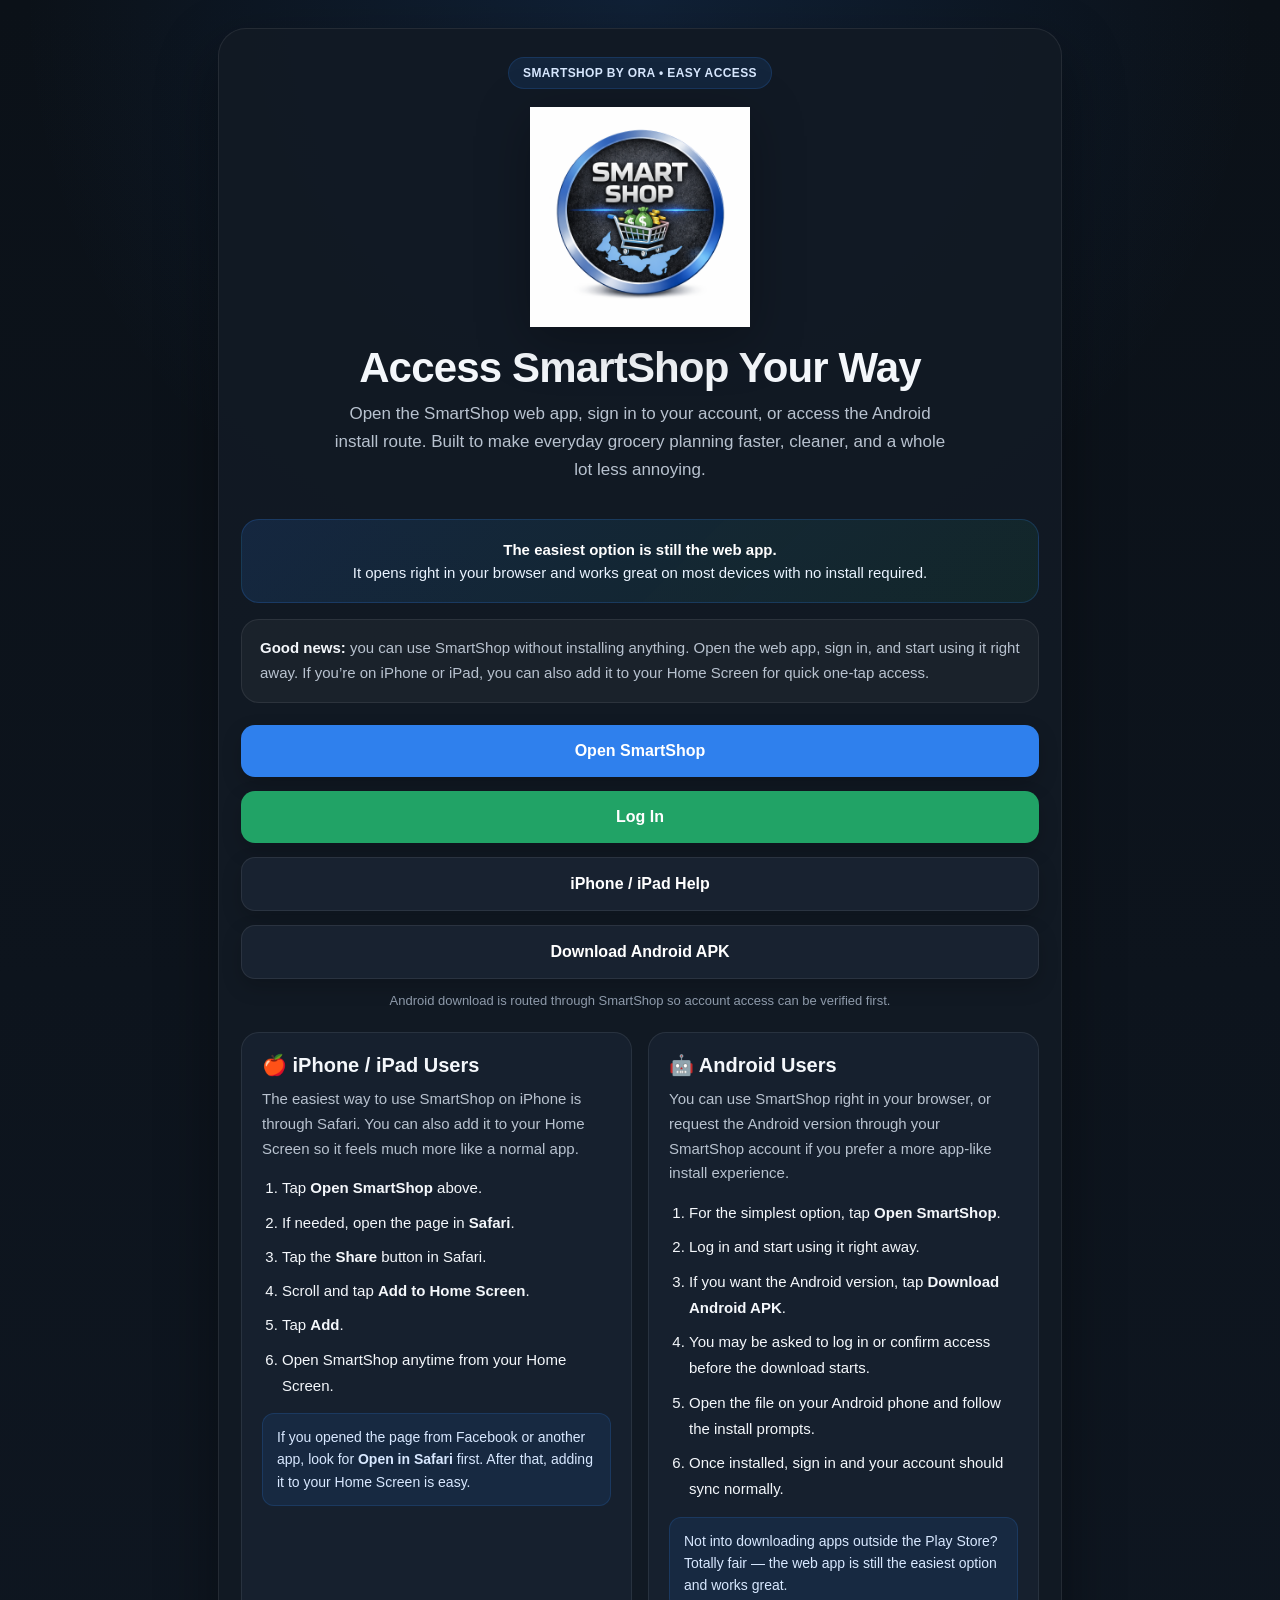
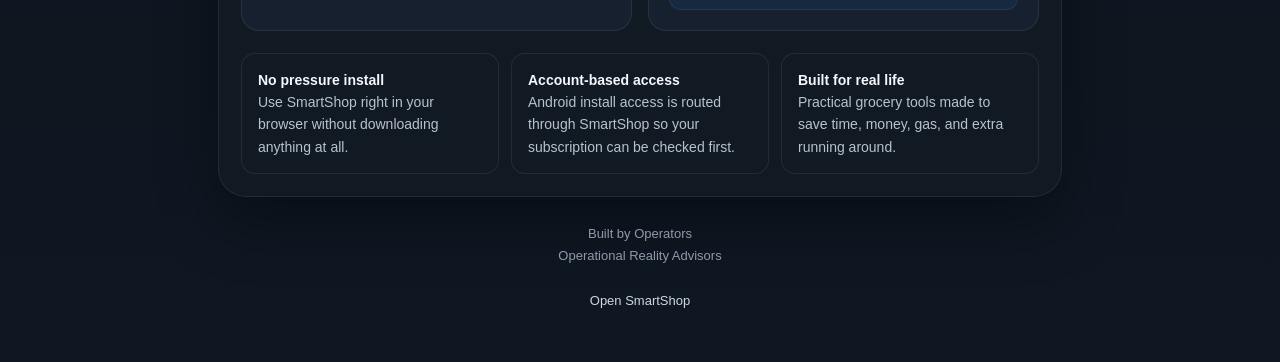
==== commit 245660e8: "Enhance index.html with SEO and meta tags Updated HTML structure and added meta tags for SEO and soc" ====
--- a/index.html
+++ b/index.html
@@ -2,76 +2,105 @@
 <html lang="en">
 <head>
   <meta charset="UTF-8" />
-  <meta
-    name="viewport"
-    content="width=device-width, initial-scale=1.0, viewport-fit=cover"
-  />
-  <title>SmartShop by ORA | Install & Access</title>
+  <meta name="viewport" content="width=device-width, initial-scale=1.0, viewport-fit=cover" />
+  <title>SmartShop by ORA | Access & Install</title>
+
+  <meta name="title" content="SmartShop by ORA" />
   <meta
     name="description"
-    content="Access SmartShop by ORA on iPhone, Android, or desktop. Optimize grocery trips and save money."
+    content="Open SmartShop on web, sign in, or access the Android install route. Built to help you shop smarter and save time, gas, and money."
   />
+  <meta
+    name="keywords"
+    content="SmartShop, grocery app, grocery savings, price comparison, PEI grocery app, SmartShop ORA"
+  />
+  <meta name="author" content="Operational Reality Advisors" />
+  <meta name="robots" content="index, follow" />
+
+  <meta property="og:type" content="website" />
+  <meta property="og:title" content="SmartShop by ORA" />
+  <meta
+    property="og:description"
+    content="Open SmartShop in seconds. Use the web app, sign in, or access Android download through your account."
+  />
+  <meta property="og:url" content="https://jakeoperationalrealityadvisors-design.github.io/smartshop-install/" />
+  <meta property="og:image" content="https://jakeoperationalrealityadvisors-design.github.io/smartshop-install/smartshop-logo.png" />
+  <meta property="og:image:width" content="1200" />
+  <meta property="og:image:height" content="630" />
+  <meta property="og:site_name" content="SmartShop by ORA" />
+
+  <meta name="twitter:card" content="summary_large_image" />
+  <meta name="twitter:title" content="SmartShop by ORA" />
+  <meta
+    name="twitter:description"
+    content="Shop smarter with SmartShop by ORA. Open the web app or access Android install through your account."
+  />
+  <meta name="twitter:image" content="https://jakeoperationalrealityadvisors-design.github.io/smartshop-install/smartshop-logo.png" />
+
+  <meta name="apple-mobile-web-app-capable" content="yes" />
+  <meta name="apple-mobile-web-app-title" content="SmartShop" />
+  <meta name="apple-mobile-web-app-status-bar-style" content="black-translucent" />
   <meta name="theme-color" content="#0b1118" />
-  <meta name="apple-mobile-web-app-capable" content="yes" />
-  <meta name="apple-mobile-web-app-status-bar-style" content="black-translucent" />
-  <meta name="apple-mobile-web-app-title" content="SmartShop" />
+
+  <link rel="canonical" href="https://jakeoperationalrealityadvisors-design.github.io/smartshop-install/" />
 
   <style>
     :root {
       --bg: #0b1118;
-      --panel: #121a24;
+      --bg-2: #0f1722;
+      --panel: rgba(18, 26, 36, 0.95);
       --panel-2: #182230;
+      --panel-3: rgba(255, 255, 255, 0.04);
       --text: #f4f7fb;
       --muted: #b8c2cf;
+      --muted-2: #8e9aaa;
       --blue: #2f80ed;
       --blue-hover: #256ad0;
       --green: #21a366;
       --green-hover: #1b8553;
       --border: rgba(255, 255, 255, 0.08);
-      --shadow: 0 18px 45px rgba(0, 0, 0, 0.35);
-      --radius: 18px;
-    }
-
-    * {
-      box-sizing: border-box;
-    }
-
-    html {
-      scroll-behavior: smooth;
-    }
+      --border-strong: rgba(47, 128, 237, 0.22);
+      --shadow: 0 24px 60px rgba(0, 0, 0, 0.38);
+      --radius-xl: 28px;
+      --radius-lg: 18px;
+      --radius-md: 14px;
+      --soft: #d8e8ff;
+      --success-soft: rgba(33, 163, 102, 0.14);
+      --blue-soft: rgba(47, 128, 237, 0.12);
+    }
+
+    * { box-sizing: border-box; }
+    html { scroll-behavior: smooth; }
 
     body {
       margin: 0;
       font-family: Arial, Helvetica, sans-serif;
+      color: var(--text);
       background:
-        radial-gradient(circle at top, rgba(47, 128, 237, 0.16), transparent 30%),
-        linear-gradient(180deg, #0b1118 0%, #0a1017 100%);
-      color: var(--text);
+        radial-gradient(circle at top, rgba(47, 128, 237, 0.14), transparent 30%),
+        linear-gradient(180deg, var(--bg) 0%, var(--bg-2) 100%);
       min-height: 100vh;
-      text-align: center;
-    }
-
-    a {
-      color: inherit;
-    }
+    }
+
+    a { color: inherit; }
 
     .wrap {
       width: 100%;
-      max-width: 760px;
+      max-width: 880px;
       margin: 0 auto;
-      padding: 28px 18px 40px;
+      padding: 28px 18px 44px;
     }
 
     .hero {
-      background: rgba(18, 26, 36, 0.94);
+      background: var(--panel);
       border: 1px solid var(--border);
-      border-radius: 24px;
+      border-radius: var(--radius-xl);
       box-shadow: var(--shadow);
       overflow: hidden;
     }
 
     .hero-top {
-      padding: 26px 22px 8px;
+      padding: 28px 22px 12px;
       text-align: center;
     }
 
@@ -82,12 +111,14 @@
       gap: 8px;
       padding: 8px 14px;
       border-radius: 999px;
-      background: rgba(47, 128, 237, 0.12);
-      color: #d8e8ff;
-      font-size: 13px;
+      background: var(--blue-soft);
+      color: var(--soft);
+      font-size: 12px;
       font-weight: 700;
-      letter-spacing: 0.2px;
+      letter-spacing: 0.4px;
       margin-bottom: 18px;
+      border: 1px solid rgba(47, 128, 237, 0.18);
+      text-transform: uppercase;
     }
 
     .logo {
@@ -101,33 +132,46 @@
 
     h1 {
       margin: 0 0 10px;
-      font-size: 34px;
-      line-height: 1.1;
+      font-size: 36px;
+      line-height: 1.08;
+      letter-spacing: -0.02em;
     }
 
     .subhead {
       margin: 0 auto;
-      max-width: 560px;
+      max-width: 620px;
       color: var(--muted);
       font-size: 17px;
-      line-height: 1.6;
-    }
-
-    .launch-banner {
+      line-height: 1.65;
+    }
+
+    .hero-callout {
       margin: 22px 22px 0;
+      padding: 18px 18px;
+      background: linear-gradient(135deg, rgba(47, 128, 237, 0.14), rgba(33, 163, 102, 0.1));
+      border: 1px solid var(--border-strong);
+      border-radius: var(--radius-lg);
+      text-align: center;
+      color: #eaf3ff;
+      font-size: 15px;
+      line-height: 1.55;
+    }
+
+    .hero-callout strong { color: #ffffff; }
+
+    .web-option {
+      margin: 16px 22px 0;
       padding: 16px 18px;
-      background: linear-gradient(135deg, rgba(47, 128, 237, 0.14), rgba(33, 163, 102, 0.12));
-      border: 1px solid rgba(47, 128, 237, 0.18);
-      border-radius: 16px;
-      text-align: center;
+      background: var(--panel-3);
+      border: 1px solid var(--border);
+      border-radius: var(--radius-lg);
+      text-align: left;
       font-size: 15px;
-      line-height: 1.5;
-      color: #eaf3ff;
-    }
-
-    .launch-banner strong {
-      color: #ffffff;
-    }
+      line-height: 1.65;
+      color: var(--muted);
+    }
+
+    .web-option strong { color: var(--text); }
 
     .actions {
       padding: 22px;
@@ -141,34 +185,28 @@
       text-decoration: none;
       text-align: center;
       padding: 17px 18px;
-      border-radius: 14px;
+      border-radius: var(--radius-md);
       font-weight: 700;
-      font-size: 17px;
-      transition: transform 0.15s ease, background 0.15s ease, box-shadow 0.15s ease;
+      font-size: 16px;
+      transition: transform 0.15s ease, background 0.15s ease, box-shadow 0.15s ease, border-color 0.15s ease;
       box-shadow: 0 8px 20px rgba(0, 0, 0, 0.18);
     }
 
-    .btn:hover {
-      transform: translateY(-1px);
-    }
+    .btn:hover { transform: translateY(-1px); }
 
     .btn-primary {
       background: var(--blue);
       color: white;
     }
 
-    .btn-primary:hover {
-      background: var(--blue-hover);
-    }
+    .btn-primary:hover { background: var(--blue-hover); }
 
     .btn-login {
       background: var(--green);
       color: white;
     }
 
-    .btn-login:hover {
-      background: var(--green-hover);
-    }
+    .btn-login:hover { background: var(--green-hover); }
 
     .btn-secondary {
       background: var(--panel-2);
@@ -178,6 +216,15 @@
 
     .btn-secondary:hover {
       background: #202b3b;
+      border-color: rgba(255, 255, 255, 0.14);
+    }
+
+    .btn-note {
+      margin-top: -2px;
+      font-size: 13px;
+      color: var(--muted-2);
+      line-height: 1.5;
+      text-align: center;
     }
 
     .device-grid {
@@ -190,21 +237,21 @@
     .card {
       background: rgba(24, 34, 48, 0.9);
       border: 1px solid var(--border);
-      border-radius: var(--radius);
-      padding: 18px;
+      border-radius: var(--radius-lg);
+      padding: 20px;
       text-align: left;
     }
 
     .card h2 {
       margin: 0 0 10px;
       font-size: 20px;
-      text-align: left;
+      line-height: 1.2;
     }
 
     .card p {
       margin: 0 0 14px;
       color: var(--muted);
-      line-height: 1.6;
+      line-height: 1.65;
       font-size: 15px;
     }
 
@@ -212,13 +259,11 @@
       margin: 0;
       padding-left: 20px;
       color: var(--text);
-      line-height: 1.7;
+      line-height: 1.75;
       font-size: 15px;
     }
 
-    .steps li {
-      margin-bottom: 8px;
-    }
+    .steps li { margin-bottom: 8px; }
 
     .tips {
       margin-top: 14px;
@@ -226,7 +271,7 @@
       border-radius: 12px;
       background: rgba(47, 128, 237, 0.1);
       border: 1px solid rgba(47, 128, 237, 0.18);
-      color: #d8e8ff;
+      color: var(--soft);
       font-size: 14px;
       line-height: 1.6;
     }
@@ -242,20 +287,18 @@
       background: rgba(18, 26, 36, 0.85);
       border: 1px solid var(--border);
       border-radius: 14px;
-      padding: 14px 16px;
+      padding: 15px 16px;
       color: var(--muted);
       font-size: 14px;
-      line-height: 1.5;
+      line-height: 1.6;
       text-align: left;
     }
 
-    .feature strong {
-      color: var(--text);
-    }
+    .feature strong { color: var(--text); }
 
     .footer {
       text-align: center;
-      color: #8f9baa;
+      color: var(--muted-2);
       font-size: 13px;
       line-height: 1.7;
       padding: 26px 18px 6px;
@@ -266,22 +309,12 @@
       text-decoration: none;
     }
 
-    .footer a:hover {
-      text-decoration: underline;
-    }
+    .footer a:hover { text-decoration: underline; }
 
     @media (min-width: 700px) {
-      .device-grid {
-        grid-template-columns: 1fr 1fr;
-      }
-
-      .feature-strip {
-        grid-template-columns: repeat(3, 1fr);
-      }
-
-      h1 {
-        font-size: 40px;
-      }
+      .device-grid { grid-template-columns: 1fr 1fr; }
+      .feature-strip { grid-template-columns: repeat(3, 1fr); }
+      h1 { font-size: 42px; }
     }
   </style>
 </head>
@@ -289,7 +322,7 @@
   <div class="wrap">
     <main class="hero">
       <section class="hero-top">
-        <div class="brand-badge">SMARTSHOP BY ORA • INSTALL & ACCESS</div>
+        <div class="brand-badge">SmartShop by ORA • Easy Access</div>
 
         <img
           src="smartshop-logo.png"
@@ -297,106 +330,120 @@
           class="logo"
         />
 
-        <h1>SmartShop by ORA</h1>
+        <h1>Access SmartShop Your Way</h1>
 
         <p class="subhead">
-          Stop driving to 5 stores to save 2 bucks. Open the app on iPhone,
-          Android, or desktop and make grocery shopping actually make sense.
+          Open the SmartShop web app, sign in to your account, or access the Android install route.
+          Built to make everyday grocery planning faster, cleaner, and a whole lot less annoying.
         </p>
       </section>
 
-      <div class="launch-banner">
-        <strong>iPhone users:</strong> open the web app in Safari, add it to your
-        Home Screen, and use it like an app.<br />
-        <strong>Android users:</strong> use the APK or the web app.
+      <div class="hero-callout">
+        <strong>The easiest option is still the web app.</strong><br />
+        It opens right in your browser and works great on most devices with no install required.
+      </div>
+
+      <div class="web-option">
+        <strong>Good news:</strong> you can use SmartShop without installing anything.
+        Open the web app, sign in, and start using it right away. If you’re on iPhone or iPad,
+        you can also add it to your Home Screen for quick one-tap access.
       </div>
 
       <section class="actions">
         <a
           class="btn btn-primary"
-          href="https://smartshopbyora.lovable.app/"
+          href="https://smartshopbyora.lovable.app/?source=installpage"
           target="_blank"
           rel="noopener noreferrer"
         >
-          Open SmartShop Web App
+          Open SmartShop
         </a>
 
         <a
           class="btn btn-login"
-          href="https://smartshopbyora.lovable.app/login"
+          href="https://smartshopbyora.lovable.app/login?source=installpage"
           target="_blank"
           rel="noopener noreferrer"
         >
-          Log In to SmartShop
+          Log In
         </a>
 
         <a class="btn btn-secondary" href="#ios-guide">
-          iPhone / iOS Instructions
+          iPhone / iPad Help
         </a>
 
-        <a class="btn btn-secondary" href="smartshop.apk">
+        <a
+          class="btn btn-secondary"
+          href="https://smartshopbyora.lovable.app/get-app?source=installpage&download=apk"
+          target="_blank"
+          rel="noopener noreferrer"
+        >
           Download Android APK
         </a>
+
+        <div class="btn-note">
+          Android download is routed through SmartShop so account access can be verified first.
+        </div>
       </section>
 
       <section class="device-grid">
         <div class="card" id="ios-guide">
-          <h2>🍎 iPhone / iOS Users</h2>
+          <h2>🍎 iPhone / iPad Users</h2>
           <p>
-            SmartShop works on iPhone through Safari and can be added to your
-            Home Screen so it feels like a real app.
+            The easiest way to use SmartShop on iPhone is through Safari.
+            You can also add it to your Home Screen so it feels much more like a normal app.
           </p>
 
           <ol class="steps">
-            <li>Tap <strong>Open SmartShop Web App</strong> above.</li>
-            <li>Make sure it opens in <strong>Safari</strong>.</li>
-            <li>Tap the <strong>Share</strong> icon at the bottom of Safari.</li>
-            <li>Scroll down and tap <strong>Add to Home Screen</strong>.</li>
-            <li>Tap <strong>Add</strong> in the top corner.</li>
-            <li>Open SmartShop from your Home Screen anytime.</li>
+            <li>Tap <strong>Open SmartShop</strong> above.</li>
+            <li>If needed, open the page in <strong>Safari</strong>.</li>
+            <li>Tap the <strong>Share</strong> button in Safari.</li>
+            <li>Scroll and tap <strong>Add to Home Screen</strong>.</li>
+            <li>Tap <strong>Add</strong>.</li>
+            <li>Open SmartShop anytime from your Home Screen.</li>
           </ol>
 
           <div class="tips">
-            Best tip: if the link opens inside Facebook or another app, tap
-            <strong>Open in Safari</strong> first, then add it to your Home Screen.
+            If you opened the page from Facebook or another app, look for
+            <strong>Open in Safari</strong> first. After that, adding it to your Home Screen is easy.
           </div>
         </div>
 
         <div class="card">
           <h2>🤖 Android Users</h2>
           <p>
-            You can open the web app or install the Android APK if you want the
-            downloadable version on your phone.
+            You can use SmartShop right in your browser, or request the Android version through your SmartShop account if you prefer a more app-like install experience.
           </p>
 
           <ol class="steps">
-            <li>Tap <strong>Download Android APK</strong>.</li>
-            <li>Open the downloaded APK file.</li>
-            <li>Allow install permissions if your phone asks.</li>
-            <li>Finish install and open SmartShop.</li>
-            <li>Log in and start shopping smarter.</li>
+            <li>For the simplest option, tap <strong>Open SmartShop</strong>.</li>
+            <li>Log in and start using it right away.</li>
+            <li>If you want the Android version, tap <strong>Download Android APK</strong>.</li>
+            <li>You may be asked to log in or confirm access before the download starts.</li>
+            <li>Open the file on your Android phone and follow the install prompts.</li>
+            <li>Once installed, sign in and your account should sync normally.</li>
           </ol>
 
           <div class="tips">
-            Already installed an older version? Download the new APK and install it again to update it.
+            Not into downloading apps outside the Play Store? Totally fair — the web app is still the easiest option and works great.
           </div>
         </div>
       </section>
 
       <section class="feature-strip">
         <div class="feature">
-          <strong>Smarter grocery runs</strong><br />
-          Less bouncing from store to store. Less wasted gas. Less nonsense.
+          <strong>No pressure install</strong><br />
+          Use SmartShop right in your browser without downloading anything at all.
         </div>
 
         <div class="feature">
-          <strong>Easy login access</strong><br />
-          Jump straight into the web app from iPhone, desktop, or tablet.
+          <strong>Account-based access</strong><br />
+          Android install access is routed through SmartShop so your subscription can be checked first.
         </div>
 
         <div class="feature">
-          <strong>Built by operators</strong><br />
-          Real-world practical tools, not fluffy tech junk.
+          <strong>Built for real life</strong><br />
+          Practical grocery tools made to save time, money, gas, and extra running around.
         </div>
       </section>
     </main>
@@ -405,7 +452,7 @@
       Built by Operators<br />
       Operational Reality Advisors<br /><br />
       <a
-        href="https://smartshopbyora.lovable.app/"
+        href="https://smartshopbyora.lovable.app/?source=installpage"
         target="_blank"
         rel="noopener noreferrer"
       >
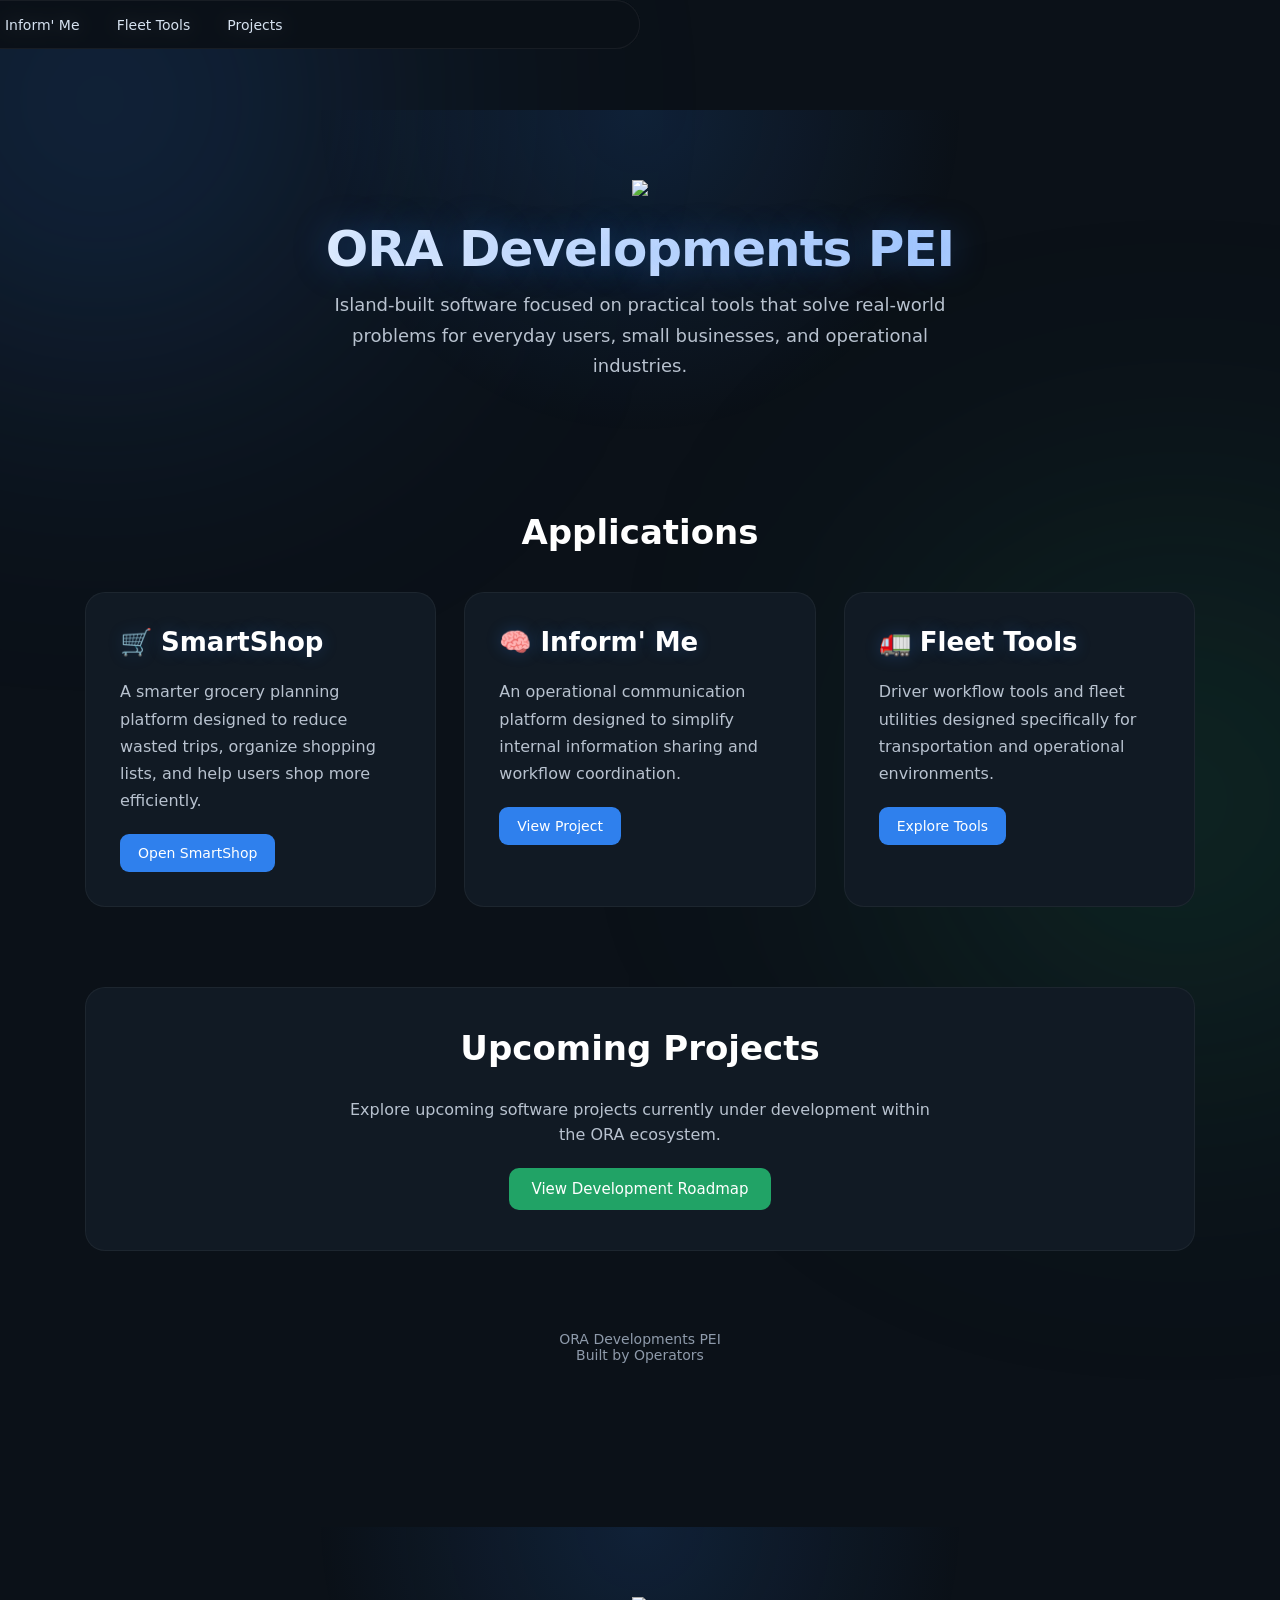
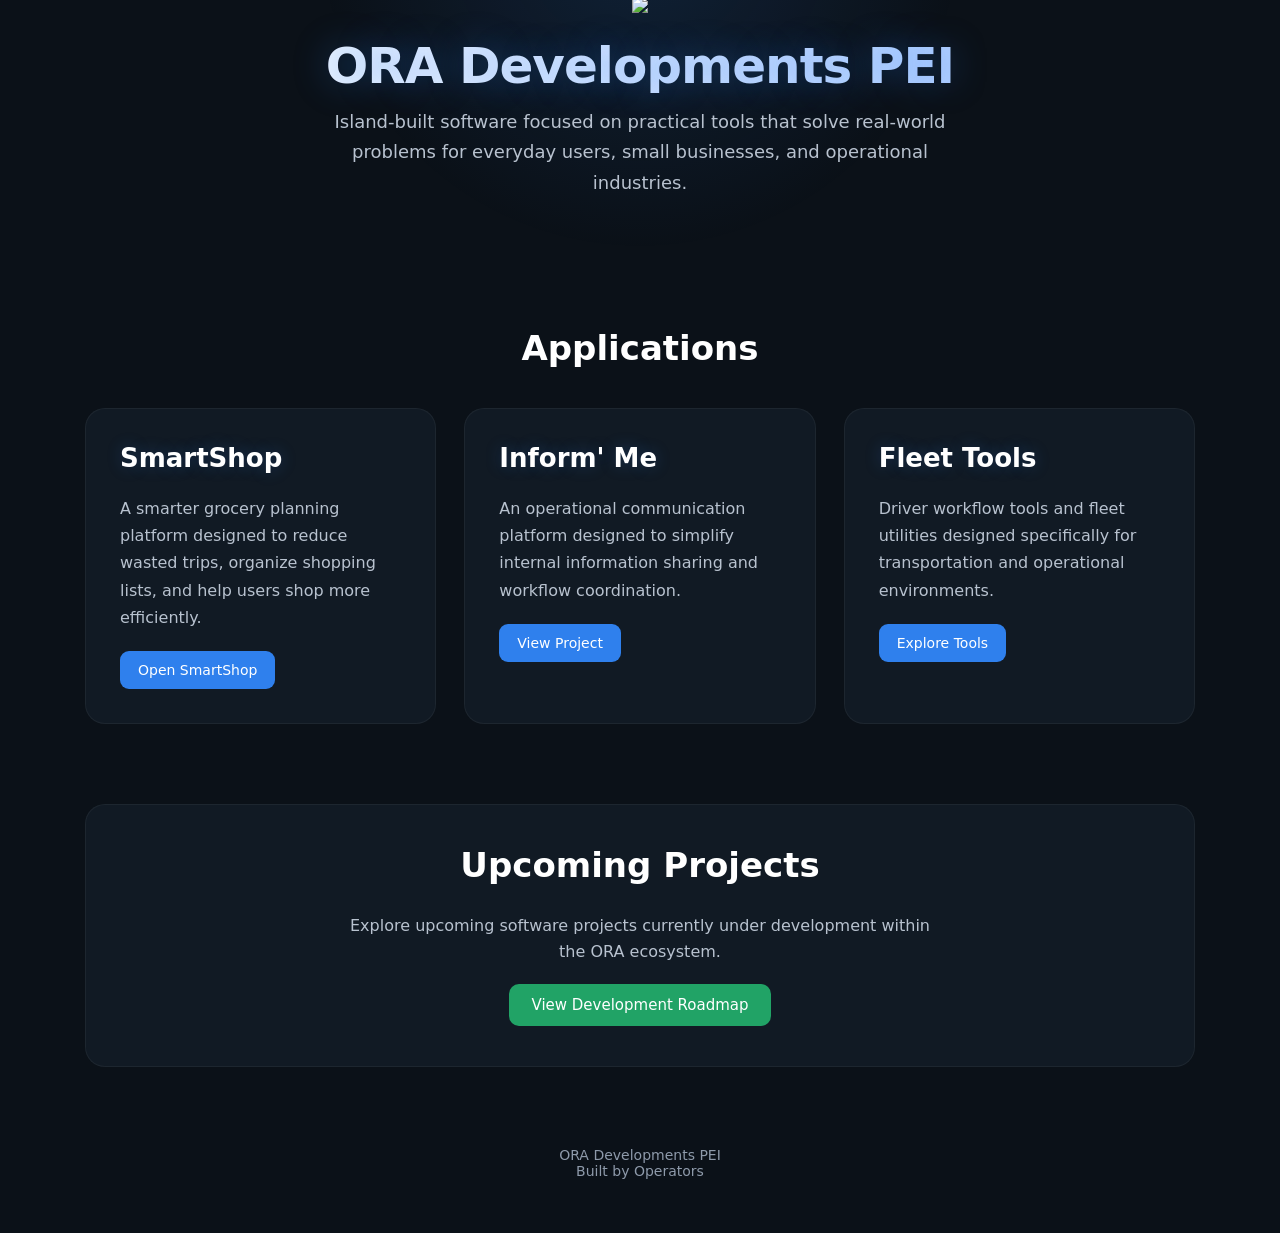
==== commit 84005922: "Enhance index.html with styles and layout Added global styles, navigation, and content sections for " ====
--- a/index.html
+++ b/index.html
@@ -1,464 +1,686 @@
+<!DOCTYPE html>
+
+<html lang="en">
+<head>
+
+<meta charset="UTF-8">
+<meta name="viewport" content="width=device-width, initial-scale=1.0">
+
+<title>ORA Developments PEI</title>
+
+<meta name="description" content="ORA Developments PEI builds practical software tools designed to solve real-world problems for everyday users, businesses, and operational industries.">
+
+<style>
+
+/* ---------------- GLOBAL ---------------- */
+
+*{
+box-sizing:border-box;
+}
+
+body{
+margin:0;
+font-family:system-ui,-apple-system,Segoe UI,Roboto,Arial;
+color:white;
+background:#0b1118;
+overflow-x:hidden;
+}
+
+/* subtle grid */
+
+body{
+background-image:
+linear-gradient(rgba(255,255,255,.02) 1px, transparent 1px),
+linear-gradient(90deg, rgba(255,255,255,.02) 1px, transparent 1px);
+background-size:40px 40px;
+}
+
+/* ambient lighting */
+
+body:before{
+content:"";
+position:fixed;
+top:-250px;
+left:-250px;
+width:700px;
+height:700px;
+background:radial-gradient(circle, rgba(47,128,237,.35), transparent 70%);
+filter:blur(140px);
+z-index:-1;
+animation:glowMove 20s infinite alternate;
+}
+
+body:after{
+content:"";
+position:fixed;
+bottom:-250px;
+right:-250px;
+width:700px;
+height:700px;
+background:radial-gradient(circle, rgba(33,163,102,.28), transparent 70%);
+filter:blur(140px);
+z-index:-1;
+animation:glowMove2 24s infinite alternate;
+}
+
+@keyframes glowMove{
+from{transform:translate(0,0);}
+to{transform:translate(220px,140px);}
+}
+
+@keyframes glowMove2{
+from{transform:translate(0,0);}
+to{transform:translate(-240px,-160px);}
+}
+
+/* ---------------- NAV ---------------- */
+
+nav{
+position:fixed;
+top:20px;
+left:50%;
+transform:translateX(-50%);
+padding:14px 26px;
+background:rgba(15,20,30,.75);
+backdrop-filter:blur(16px);
+border:1px solid rgba(255,255,255,.05);
+border-radius:40px;
+z-index:1000;
+}
+
+nav a{
+color:#cbd7e6;
+text-decoration:none;
+margin:0 18px;
+font-size:14px;
+}
+
+nav a:hover{
+color:white;
+}
+
+/* ---------------- LAYOUT ---------------- */
+
+.spacer{
+height:100px;
+}
+
+.wrap{
+max-width:1150px;
+margin:auto;
+padding:20px;
+}
+
+/* ---------------- HERO ---------------- */
+
+.hero{
+text-align:center;
+padding:90px 20px 80px;
+background:radial-gradient(circle at top, rgba(47,128,237,.15), transparent 60%);
+border-radius:22px;
+margin-bottom:100px;
+}
+
+.hero img{
+width:150px;
+margin-bottom:28px;
+animation:float 6s ease-in-out infinite;
+}
+
+@keyframes float{
+0%{transform:translateY(0)}
+50%{transform:translateY(-10px)}
+100%{transform:translateY(0)}
+}
+
+.hero h1{
+font-size:60px;
+margin:0 0 18px;
+letter-spacing:-1px;
+
+background:linear-gradient(90deg,#fff,#9cc2ff);
+-webkit-background-clip:text;
+-webkit-text-fill-color:transparent;
+
+text-shadow:0 0 35px rgba(47,128,237,.35);
+}
+
+.hero p{
+color:#a9b6c6;
+font-size:20px;
+max-width:640px;
+margin:auto;
+line-height:1.7;
+}
+
+/* ---------------- SECTION ---------------- */
+
+.section-title{
+text-align:center;
+font-size:36px;
+margin-bottom:60px;
+}
+
+/* ---------------- APP GRID ---------------- */
+
+.apps{
+display:grid;
+grid-template-columns:repeat(auto-fit,minmax(300px,1fr));
+gap:30px;
+}
+
+/* ---------------- APP CARD ---------------- */
+
+.card{
+background:rgba(20,28,38,.8);
+border:1px solid rgba(255,255,255,.05);
+padding:36px;
+border-radius:22px;
+transition:.35s;
+position:relative;
+overflow:hidden;
+}
+
+.card:before{
+content:"";
+position:absolute;
+top:0;
+left:0;
+width:100%;
+height:100%;
+background:linear-gradient(
+120deg,
+transparent,
+rgba(47,128,237,.35),
+transparent
+);
+opacity:0;
+transition:.35s;
+}
+
+.card:hover:before{
+opacity:1;
+}
+
+.card:hover{
+transform:translateY(-12px) scale(1.03);
+box-shadow:
+0 30px 70px rgba(0,0,0,.6),
+0 0 40px rgba(47,128,237,.25);
+border-color:rgba(47,128,237,.35);
+}
+
+.card h2{
+margin-top:0;
+font-size:28px;
+text-shadow:0 0 16px rgba(47,128,237,.25);
+}
+
+.card p{
+color:#a9b6c6;
+line-height:1.7;
+margin-bottom:22px;
+}
+
+.card a{
+display:inline-block;
+padding:12px 20px;
+background:#2f80ed;
+border-radius:10px;
+text-decoration:none;
+color:white;
+font-size:14px;
+transition:.25s;
+}
+
+.card a:hover{
+background:#256ad0;
+}
+
+/* ---------------- FUTURE ---------------- */
+
+.future{
+text-align:center;
+margin-top:120px;
+padding:60px;
+background:rgba(20,28,38,.8);
+border-radius:24px;
+border:1px solid rgba(255,255,255,.05);
+}
+
+.future h2{
+font-size:34px;
+}
+
+.future p{
+color:#a9b6c6;
+max-width:600px;
+margin:auto;
+line-height:1.7;
+}
+
+.future a{
+display:inline-block;
+margin-top:26px;
+padding:14px 26px;
+background:#21a366;
+border-radius:12px;
+text-decoration:none;
+color:white;
+}
+
+.future a:hover{
+background:#1b8553;
+}
+
+/* ---------------- FOOTER ---------------- */
+
+footer{
+margin-top:120px;
+text-align:center;
+color:#7d8a9a;
+font-size:14px;
+}
+
+</style>
+
+</head>
+
+<body>
+
+<nav>
+<a href="index.html">ORA Developments</a>
+<a href="smartshop.html">SmartShop</a>
+<a href="informme.html">Inform' Me</a>
+<a href="fleet.html">Fleet Tools</a>
+<a href="projects.html">Projects</a>
+</nav>
+
+<div class="spacer"></div>
+
+<div class="wrap">
+
+<section class="hero">
+
+<img src="ora-Logo">
+
+<h1>ORA Developments PEI</h1>
+
+<p>
+Island-built software focused on practical tools that solve real-world problems
+for everyday users, small businesses, and operational industries.
+</p>
+
+</section>
+
+<h2 class="section-title">Applications</h2>
+
+<div class="apps">
+
+<div class="card">
+
+<h2>🛒 SmartShop</h2>
+
+<p>
+A smarter grocery planning platform designed to reduce wasted trips,
+organize shopping lists, and help users shop more efficiently.
+</p>
+
+<a href="smartshop.html">Open SmartShop</a>
+
+</div>
+
+<div class="card">
+
+<h2>🧠 Inform' Me</h2>
+
+<p>
+An operational communication platform designed to simplify internal
+information sharing and workflow coordination.
+</p>
+
+<a href="informme.html">View Project</a>
+
+</div>
+
+<div class="card">
+
+<h2>🚛 Fleet Tools</h2>
+
+<p>
+Driver workflow tools and fleet utilities designed specifically
+for transportation and operational environments.
+</p>
+
+<a href="fleet.html">Explore Tools</a>
+
+</div>
+
+</div>
+
+<section class="future">
+
+<h2>Upcoming Projects</h2>
+
+<p>
+Explore upcoming software projects currently under development
+within the ORA ecosystem.
+</p>
+
+<a href="projects.html">View Development Roadmap</a>
+
+</section>
+
+<footer>
+
+<p>
+ORA Developments PEI<br>
+Built by Operators
+</p>
+
+</footer>
+
+</div>
+
+</body>
+</html>
 <!DOCTYPE html>
 <html lang="en">
 <head>
-  <meta charset="UTF-8" />
-  <meta name="viewport" content="width=device-width, initial-scale=1.0, viewport-fit=cover" />
-  <title>SmartShop by ORA | Access & Install</title>
-
-  <meta name="title" content="SmartShop by ORA" />
-  <meta
-    name="description"
-    content="Open SmartShop on web, sign in, or access the Android install route. Built to help you shop smarter and save time, gas, and money."
-  />
-  <meta
-    name="keywords"
-    content="SmartShop, grocery app, grocery savings, price comparison, PEI grocery app, SmartShop ORA"
-  />
-  <meta name="author" content="Operational Reality Advisors" />
-  <meta name="robots" content="index, follow" />
-
-  <meta property="og:type" content="website" />
-  <meta property="og:title" content="SmartShop by ORA" />
-  <meta
-    property="og:description"
-    content="Open SmartShop in seconds. Use the web app, sign in, or access Android download through your account."
-  />
-  <meta property="og:url" content="https://jakeoperationalrealityadvisors-design.github.io/smartshop-install/" />
-  <meta property="og:image" content="https://jakeoperationalrealityadvisors-design.github.io/smartshop-install/smartshop-logo.png" />
-  <meta property="og:image:width" content="1200" />
-  <meta property="og:image:height" content="630" />
-  <meta property="og:site_name" content="SmartShop by ORA" />
-
-  <meta name="twitter:card" content="summary_large_image" />
-  <meta name="twitter:title" content="SmartShop by ORA" />
-  <meta
-    name="twitter:description"
-    content="Shop smarter with SmartShop by ORA. Open the web app or access Android install through your account."
-  />
-  <meta name="twitter:image" content="https://jakeoperationalrealityadvisors-design.github.io/smartshop-install/smartshop-logo.png" />
-
-  <meta name="apple-mobile-web-app-capable" content="yes" />
-  <meta name="apple-mobile-web-app-title" content="SmartShop" />
-  <meta name="apple-mobile-web-app-status-bar-style" content="black-translucent" />
-  <meta name="theme-color" content="#0b1118" />
-
-  <link rel="canonical" href="https://jakeoperationalrealityadvisors-design.github.io/smartshop-install/" />
-
-  <style>
-    :root {
-      --bg: #0b1118;
-      --bg-2: #0f1722;
-      --panel: rgba(18, 26, 36, 0.95);
-      --panel-2: #182230;
-      --panel-3: rgba(255, 255, 255, 0.04);
-      --text: #f4f7fb;
-      --muted: #b8c2cf;
-      --muted-2: #8e9aaa;
-      --blue: #2f80ed;
-      --blue-hover: #256ad0;
-      --green: #21a366;
-      --green-hover: #1b8553;
-      --border: rgba(255, 255, 255, 0.08);
-      --border-strong: rgba(47, 128, 237, 0.22);
-      --shadow: 0 24px 60px rgba(0, 0, 0, 0.38);
-      --radius-xl: 28px;
-      --radius-lg: 18px;
-      --radius-md: 14px;
-      --soft: #d8e8ff;
-      --success-soft: rgba(33, 163, 102, 0.14);
-      --blue-soft: rgba(47, 128, 237, 0.12);
-    }
-
-    * { box-sizing: border-box; }
-    html { scroll-behavior: smooth; }
-
-    body {
-      margin: 0;
-      font-family: Arial, Helvetica, sans-serif;
-      color: var(--text);
-      background:
-        radial-gradient(circle at top, rgba(47, 128, 237, 0.14), transparent 30%),
-        linear-gradient(180deg, var(--bg) 0%, var(--bg-2) 100%);
-      min-height: 100vh;
-    }
-
-    a { color: inherit; }
-
-    .wrap {
-      width: 100%;
-      max-width: 880px;
-      margin: 0 auto;
-      padding: 28px 18px 44px;
-    }
-
-    .hero {
-      background: var(--panel);
-      border: 1px solid var(--border);
-      border-radius: var(--radius-xl);
-      box-shadow: var(--shadow);
-      overflow: hidden;
-    }
-
-    .hero-top {
-      padding: 28px 22px 12px;
-      text-align: center;
-    }
-
-    .brand-badge {
-      display: inline-flex;
-      align-items: center;
-      justify-content: center;
-      gap: 8px;
-      padding: 8px 14px;
-      border-radius: 999px;
-      background: var(--blue-soft);
-      color: var(--soft);
-      font-size: 12px;
-      font-weight: 700;
-      letter-spacing: 0.4px;
-      margin-bottom: 18px;
-      border: 1px solid rgba(47, 128, 237, 0.18);
-      text-transform: uppercase;
-    }
-
-    .logo {
-      width: 220px;
-      max-width: 88%;
-      height: auto;
-      display: block;
-      margin: 0 auto 18px;
-      filter: drop-shadow(0 12px 26px rgba(0, 0, 0, 0.28));
-    }
-
-    h1 {
-      margin: 0 0 10px;
-      font-size: 36px;
-      line-height: 1.08;
-      letter-spacing: -0.02em;
-    }
-
-    .subhead {
-      margin: 0 auto;
-      max-width: 620px;
-      color: var(--muted);
-      font-size: 17px;
-      line-height: 1.65;
-    }
-
-    .hero-callout {
-      margin: 22px 22px 0;
-      padding: 18px 18px;
-      background: linear-gradient(135deg, rgba(47, 128, 237, 0.14), rgba(33, 163, 102, 0.1));
-      border: 1px solid var(--border-strong);
-      border-radius: var(--radius-lg);
-      text-align: center;
-      color: #eaf3ff;
-      font-size: 15px;
-      line-height: 1.55;
-    }
-
-    .hero-callout strong { color: #ffffff; }
-
-    .web-option {
-      margin: 16px 22px 0;
-      padding: 16px 18px;
-      background: var(--panel-3);
-      border: 1px solid var(--border);
-      border-radius: var(--radius-lg);
-      text-align: left;
-      font-size: 15px;
-      line-height: 1.65;
-      color: var(--muted);
-    }
-
-    .web-option strong { color: var(--text); }
-
-    .actions {
-      padding: 22px;
-      display: grid;
-      gap: 14px;
-    }
-
-    .btn {
-      display: block;
-      width: 100%;
-      text-decoration: none;
-      text-align: center;
-      padding: 17px 18px;
-      border-radius: var(--radius-md);
-      font-weight: 700;
-      font-size: 16px;
-      transition: transform 0.15s ease, background 0.15s ease, box-shadow 0.15s ease, border-color 0.15s ease;
-      box-shadow: 0 8px 20px rgba(0, 0, 0, 0.18);
-    }
-
-    .btn:hover { transform: translateY(-1px); }
-
-    .btn-primary {
-      background: var(--blue);
-      color: white;
-    }
-
-    .btn-primary:hover { background: var(--blue-hover); }
-
-    .btn-login {
-      background: var(--green);
-      color: white;
-    }
-
-    .btn-login:hover { background: var(--green-hover); }
-
-    .btn-secondary {
-      background: var(--panel-2);
-      color: white;
-      border: 1px solid var(--border);
-    }
-
-    .btn-secondary:hover {
-      background: #202b3b;
-      border-color: rgba(255, 255, 255, 0.14);
-    }
-
-    .btn-note {
-      margin-top: -2px;
-      font-size: 13px;
-      color: var(--muted-2);
-      line-height: 1.5;
-      text-align: center;
-    }
-
-    .device-grid {
-      display: grid;
-      grid-template-columns: 1fr;
-      gap: 16px;
-      padding: 0 22px 22px;
-    }
-
-    .card {
-      background: rgba(24, 34, 48, 0.9);
-      border: 1px solid var(--border);
-      border-radius: var(--radius-lg);
-      padding: 20px;
-      text-align: left;
-    }
-
-    .card h2 {
-      margin: 0 0 10px;
-      font-size: 20px;
-      line-height: 1.2;
-    }
-
-    .card p {
-      margin: 0 0 14px;
-      color: var(--muted);
-      line-height: 1.65;
-      font-size: 15px;
-    }
-
-    .steps {
-      margin: 0;
-      padding-left: 20px;
-      color: var(--text);
-      line-height: 1.75;
-      font-size: 15px;
-    }
-
-    .steps li { margin-bottom: 8px; }
-
-    .tips {
-      margin-top: 14px;
-      padding: 12px 14px;
-      border-radius: 12px;
-      background: rgba(47, 128, 237, 0.1);
-      border: 1px solid rgba(47, 128, 237, 0.18);
-      color: var(--soft);
-      font-size: 14px;
-      line-height: 1.6;
-    }
-
-    .feature-strip {
-      padding: 0 22px 22px;
-      display: grid;
-      grid-template-columns: 1fr;
-      gap: 12px;
-    }
-
-    .feature {
-      background: rgba(18, 26, 36, 0.85);
-      border: 1px solid var(--border);
-      border-radius: 14px;
-      padding: 15px 16px;
-      color: var(--muted);
-      font-size: 14px;
-      line-height: 1.6;
-      text-align: left;
-    }
-
-    .feature strong { color: var(--text); }
-
-    .footer {
-      text-align: center;
-      color: var(--muted-2);
-      font-size: 13px;
-      line-height: 1.7;
-      padding: 26px 18px 6px;
-    }
-
-    .footer a {
-      color: #cdd8e6;
-      text-decoration: none;
-    }
-
-    .footer a:hover { text-decoration: underline; }
-
-    @media (min-width: 700px) {
-      .device-grid { grid-template-columns: 1fr 1fr; }
-      .feature-strip { grid-template-columns: repeat(3, 1fr); }
-      h1 { font-size: 42px; }
-    }
-  </style>
+
+<meta charset="UTF-8">
+<meta name="viewport" content="width=device-width, initial-scale=1.0">
+
+<title>ORA Developments PEI</title>
+
+<meta name="description" content="ORA Developments PEI builds practical software tools designed to solve real-world problems for everyday users, businesses, and operational industries.">
+
+<style>
+
+body{
+margin:0;
+font-family:system-ui,-apple-system,BlinkMacSystemFont,"Segoe UI",Roboto,Arial;
+background:#0b1118;
+color:white;
+}
+
+nav{
+position:fixed;
+top:0;
+left:0;
+right:0;
+background:rgba(11,17,24,.85);
+backdrop-filter:blur(8px);
+border-bottom:1px solid rgba(255,255,255,0.05);
+padding:14px;
+text-align:center;
+z-index:1000;
+}
+
+nav a{
+color:#d6e2f0;
+text-decoration:none;
+margin:0 16px;
+font-size:14px;
+}
+
+nav a:hover{
+color:white;
+}
+
+.spacer{
+height:70px;
+}
+
+.wrap{
+max-width:1150px;
+margin:auto;
+padding:40px 20px;
+}
+
+.hero{
+text-align:center;
+padding:70px 20px 60px;
+background:
+radial-gradient(circle at top, rgba(47,128,237,.15), transparent 50%);
+border-radius:20px;
+margin-bottom:70px;
+}
+
+.hero img{
+width:140px;
+margin-bottom:20px;
+}
+
+.hero h1{
+font-size:50px;
+margin:0 0 12px;
+letter-spacing:-1px;
+}
+
+.hero p{
+color:#b8c2cf;
+font-size:18px;
+max-width:620px;
+margin:auto;
+line-height:1.7;
+}
+
+.section-title{
+text-align:center;
+font-size:34px;
+margin-bottom:40px;
+}
+
+.apps{
+display:grid;
+grid-template-columns:repeat(auto-fit,minmax(280px,1fr));
+gap:28px;
+}
+
+.card{
+background:#111a24;
+padding:34px;
+border-radius:20px;
+border:1px solid rgba(255,255,255,0.05);
+transition:all .25s ease;
+position:relative;
+overflow:hidden;
+}
+
+.card:before{
+content:"";
+position:absolute;
+top:-50%;
+left:-50%;
+width:200%;
+height:200%;
+background:radial-gradient(circle, rgba(47,128,237,.08), transparent 60%);
+opacity:0;
+transition:.3s;
+}
+
+.card:hover:before{
+opacity:1;
+}
+
+.card:hover{
+transform:translateY(-8px);
+border-color:rgba(47,128,237,.25);
+}
+
+.card h2{
+margin-top:0;
+font-size:26px;
+}
+
+.card p{
+color:#b8c2cf;
+line-height:1.7;
+margin-bottom:20px;
+}
+
+.card a{
+display:inline-block;
+padding:11px 18px;
+background:#2f80ed;
+border-radius:9px;
+text-decoration:none;
+color:white;
+font-size:14px;
+transition:.2s;
+}
+
+.card a:hover{
+background:#256ad0;
+}
+
+.future{
+text-align:center;
+margin-top:80px;
+padding:40px;
+background:#111a24;
+border-radius:20px;
+border:1px solid rgba(255,255,255,.05);
+}
+
+.future h2{
+margin-top:0;
+}
+
+.future p{
+color:#b8c2cf;
+max-width:600px;
+margin:auto;
+line-height:1.6;
+}
+
+.future a{
+display:inline-block;
+margin-top:20px;
+padding:12px 22px;
+background:#21a366;
+border-radius:10px;
+text-decoration:none;
+color:white;
+font-size:15px;
+}
+
+.future a:hover{
+background:#1b8553;
+}
+
+footer{
+margin-top:80px;
+text-align:center;
+color:#8e9aaa;
+font-size:14px;
+}
+
+</style>
+
 </head>
+
 <body>
-  <div class="wrap">
-    <main class="hero">
-      <section class="hero-top">
-        <div class="brand-badge">SmartShop by ORA • Easy Access</div>
-
-        <img
-          src="smartshop-logo.png"
-          alt="SmartShop by ORA logo"
-          class="logo"
-        />
-
-        <h1>Access SmartShop Your Way</h1>
-
-        <p class="subhead">
-          Open the SmartShop web app, sign in to your account, or access the Android install route.
-          Built to make everyday grocery planning faster, cleaner, and a whole lot less annoying.
-        </p>
-      </section>
-
-      <div class="hero-callout">
-        <strong>The easiest option is still the web app.</strong><br />
-        It opens right in your browser and works great on most devices with no install required.
-      </div>
-
-      <div class="web-option">
-        <strong>Good news:</strong> you can use SmartShop without installing anything.
-        Open the web app, sign in, and start using it right away. If you’re on iPhone or iPad,
-        you can also add it to your Home Screen for quick one-tap access.
-      </div>
-
-      <section class="actions">
-        <a
-          class="btn btn-primary"
-          href="https://smartshopbyora.lovable.app/?source=installpage"
-          target="_blank"
-          rel="noopener noreferrer"
-        >
-          Open SmartShop
-        </a>
-
-        <a
-          class="btn btn-login"
-          href="https://smartshopbyora.lovable.app/login?source=installpage"
-          target="_blank"
-          rel="noopener noreferrer"
-        >
-          Log In
-        </a>
-
-        <a class="btn btn-secondary" href="#ios-guide">
-          iPhone / iPad Help
-        </a>
-
-        <a
-          class="btn btn-secondary"
-          href="https://smartshopbyora.lovable.app/get-app?source=installpage&download=apk"
-          target="_blank"
-          rel="noopener noreferrer"
-        >
-          Download Android APK
-        </a>
-
-        <div class="btn-note">
-          Android download is routed through SmartShop so account access can be verified first.
-        </div>
-      </section>
-
-      <section class="device-grid">
-        <div class="card" id="ios-guide">
-          <h2>🍎 iPhone / iPad Users</h2>
-          <p>
-            The easiest way to use SmartShop on iPhone is through Safari.
-            You can also add it to your Home Screen so it feels much more like a normal app.
-          </p>
-
-          <ol class="steps">
-            <li>Tap <strong>Open SmartShop</strong> above.</li>
-            <li>If needed, open the page in <strong>Safari</strong>.</li>
-            <li>Tap the <strong>Share</strong> button in Safari.</li>
-            <li>Scroll and tap <strong>Add to Home Screen</strong>.</li>
-            <li>Tap <strong>Add</strong>.</li>
-            <li>Open SmartShop anytime from your Home Screen.</li>
-          </ol>
-
-          <div class="tips">
-            If you opened the page from Facebook or another app, look for
-            <strong>Open in Safari</strong> first. After that, adding it to your Home Screen is easy.
-          </div>
-        </div>
-
-        <div class="card">
-          <h2>🤖 Android Users</h2>
-          <p>
-            You can use SmartShop right in your browser, or request the Android version through your SmartShop account if you prefer a more app-like install experience.
-          </p>
-
-          <ol class="steps">
-            <li>For the simplest option, tap <strong>Open SmartShop</strong>.</li>
-            <li>Log in and start using it right away.</li>
-            <li>If you want the Android version, tap <strong>Download Android APK</strong>.</li>
-            <li>You may be asked to log in or confirm access before the download starts.</li>
-            <li>Open the file on your Android phone and follow the install prompts.</li>
-            <li>Once installed, sign in and your account should sync normally.</li>
-          </ol>
-
-          <div class="tips">
-            Not into downloading apps outside the Play Store? Totally fair — the web app is still the easiest option and works great.
-          </div>
-        </div>
-      </section>
-
-      <section class="feature-strip">
-        <div class="feature">
-          <strong>No pressure install</strong><br />
-          Use SmartShop right in your browser without downloading anything at all.
-        </div>
-
-        <div class="feature">
-          <strong>Account-based access</strong><br />
-          Android install access is routed through SmartShop so your subscription can be checked first.
-        </div>
-
-        <div class="feature">
-          <strong>Built for real life</strong><br />
-          Practical grocery tools made to save time, money, gas, and extra running around.
-        </div>
-      </section>
-    </main>
-
-    <footer class="footer">
-      Built by Operators<br />
-      Operational Reality Advisors<br /><br />
-      <a
-        href="https://smartshopbyora.lovable.app/?source=installpage"
-        target="_blank"
-        rel="noopener noreferrer"
-      >
-        Open SmartShop
-      </a>
-    </footer>
-  </div>
+
+<nav>
+<a href="index.html">ORA Developments</a>
+<a href="smartshop.html">SmartShop</a>
+<a href="informme.html">Inform' Me</a>
+<a href="fleet.html">Fleet Tools</a>
+<a href="projects.html">Projects</a>
+</nav>
+
+<div class="spacer"></div>
+
+<div class="wrap">
+
+<section class="hero">
+
+<img src="ora-Logo">
+
+<h1>ORA Developments PEI</h1>
+
+<p>
+Island-built software focused on practical tools that solve real-world problems
+for everyday users, small businesses, and operational industries.
+</p>
+
+</section>
+
+
+<h2 class="section-title">Applications</h2>
+
+<div class="apps">
+
+<div class="card">
+
+<h2>SmartShop</h2>
+
+<p>
+A smarter grocery planning platform designed to reduce wasted trips,
+organize shopping lists, and help users shop more efficiently.
+</p>
+
+<a href="smartshop.html">Open SmartShop</a>
+
+</div>
+
+
+<div class="card">
+
+<h2>Inform' Me</h2>
+
+<p>
+An operational communication platform designed to simplify internal
+information sharing and workflow coordination.
+</p>
+
+<a href="informme.html">View Project</a>
+
+</div>
+
+
+<div class="card">
+
+<h2>Fleet Tools</h2>
+
+<p>
+Driver workflow tools and fleet utilities designed specifically
+for transportation and operational environments.
+</p>
+
+<a href="fleet.html">Explore Tools</a>
+
+</div>
+
+</div>
+
+
+<section class="future">
+
+<h2>Upcoming Projects</h2>
+
+<p>
+Explore upcoming software projects currently under development
+within the ORA ecosystem.
+</p>
+
+<a href="projects.html">View Development Roadmap</a>
+
+</section>
+
+
+<footer>
+
+<p>
+ORA Developments PEI<br>
+Built by Operators
+</p>
+
+</footer>
+
+</div>
+
 </body>
 </html>
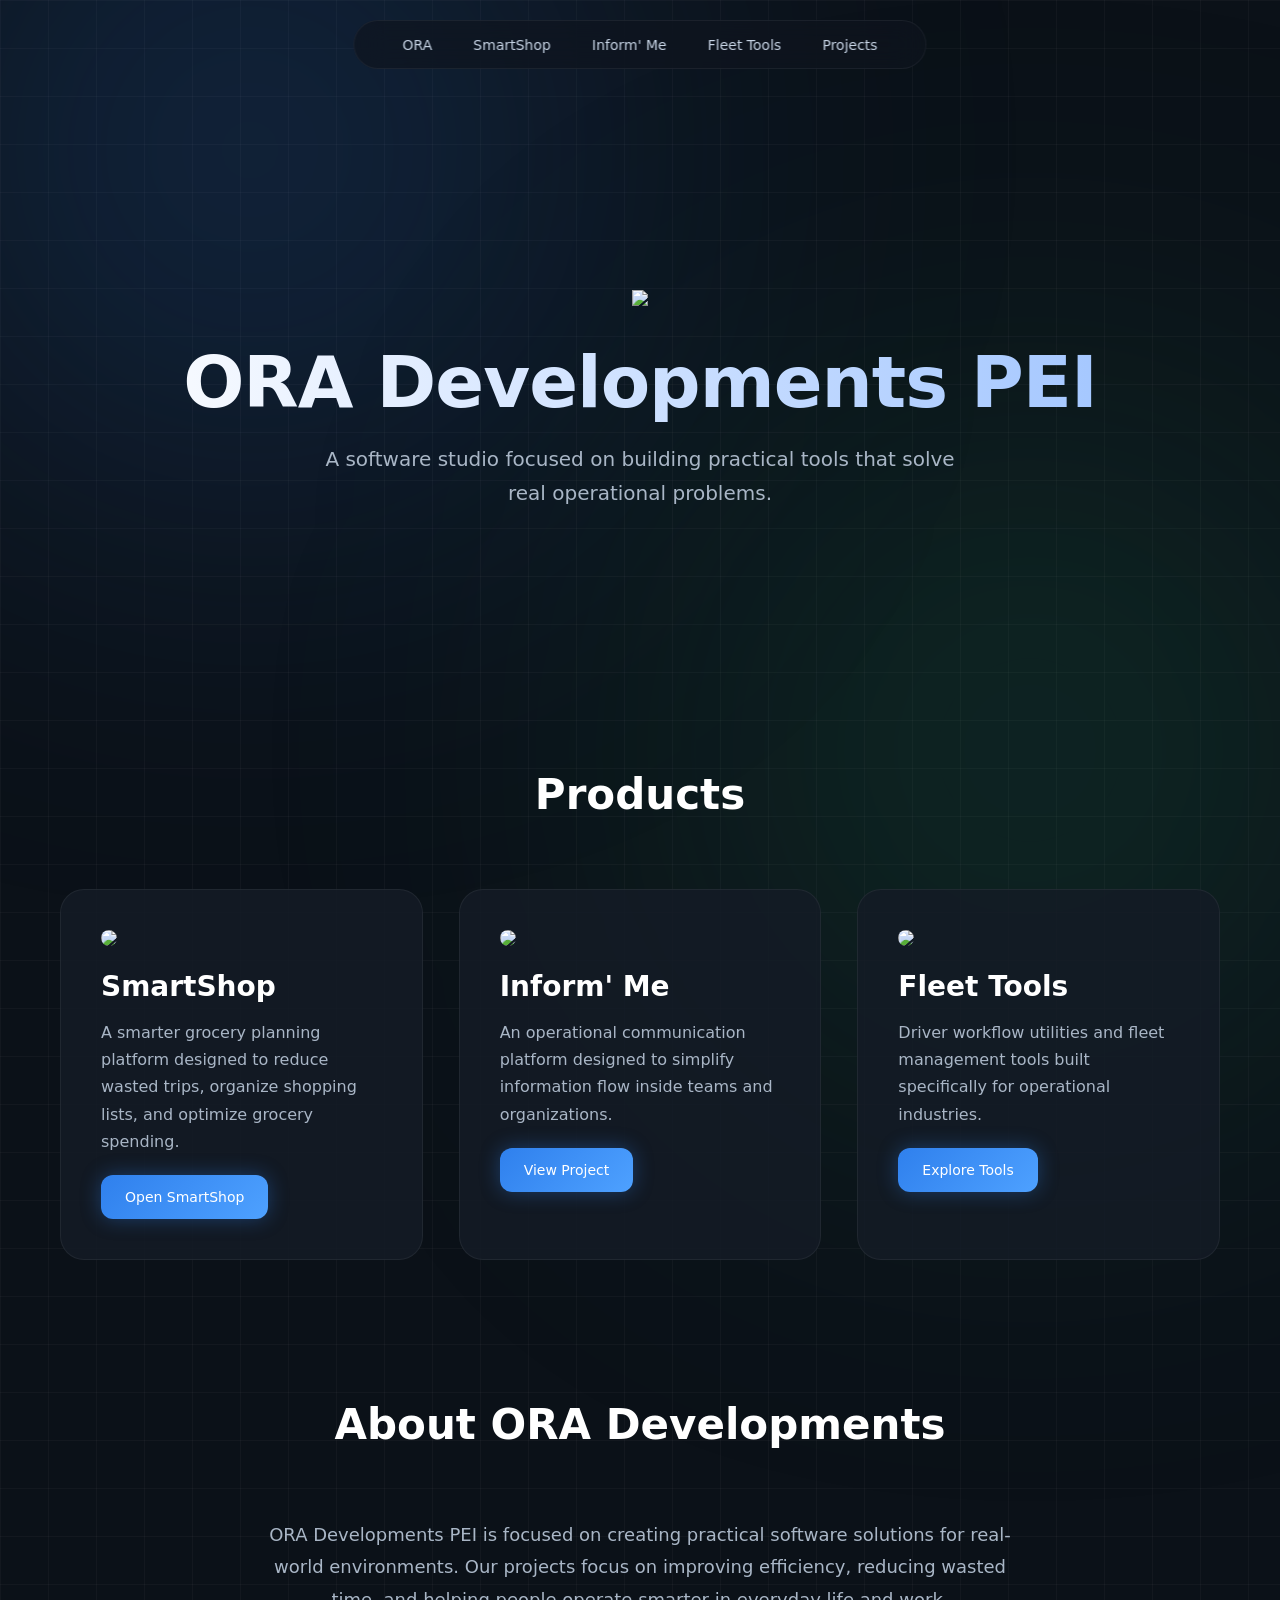
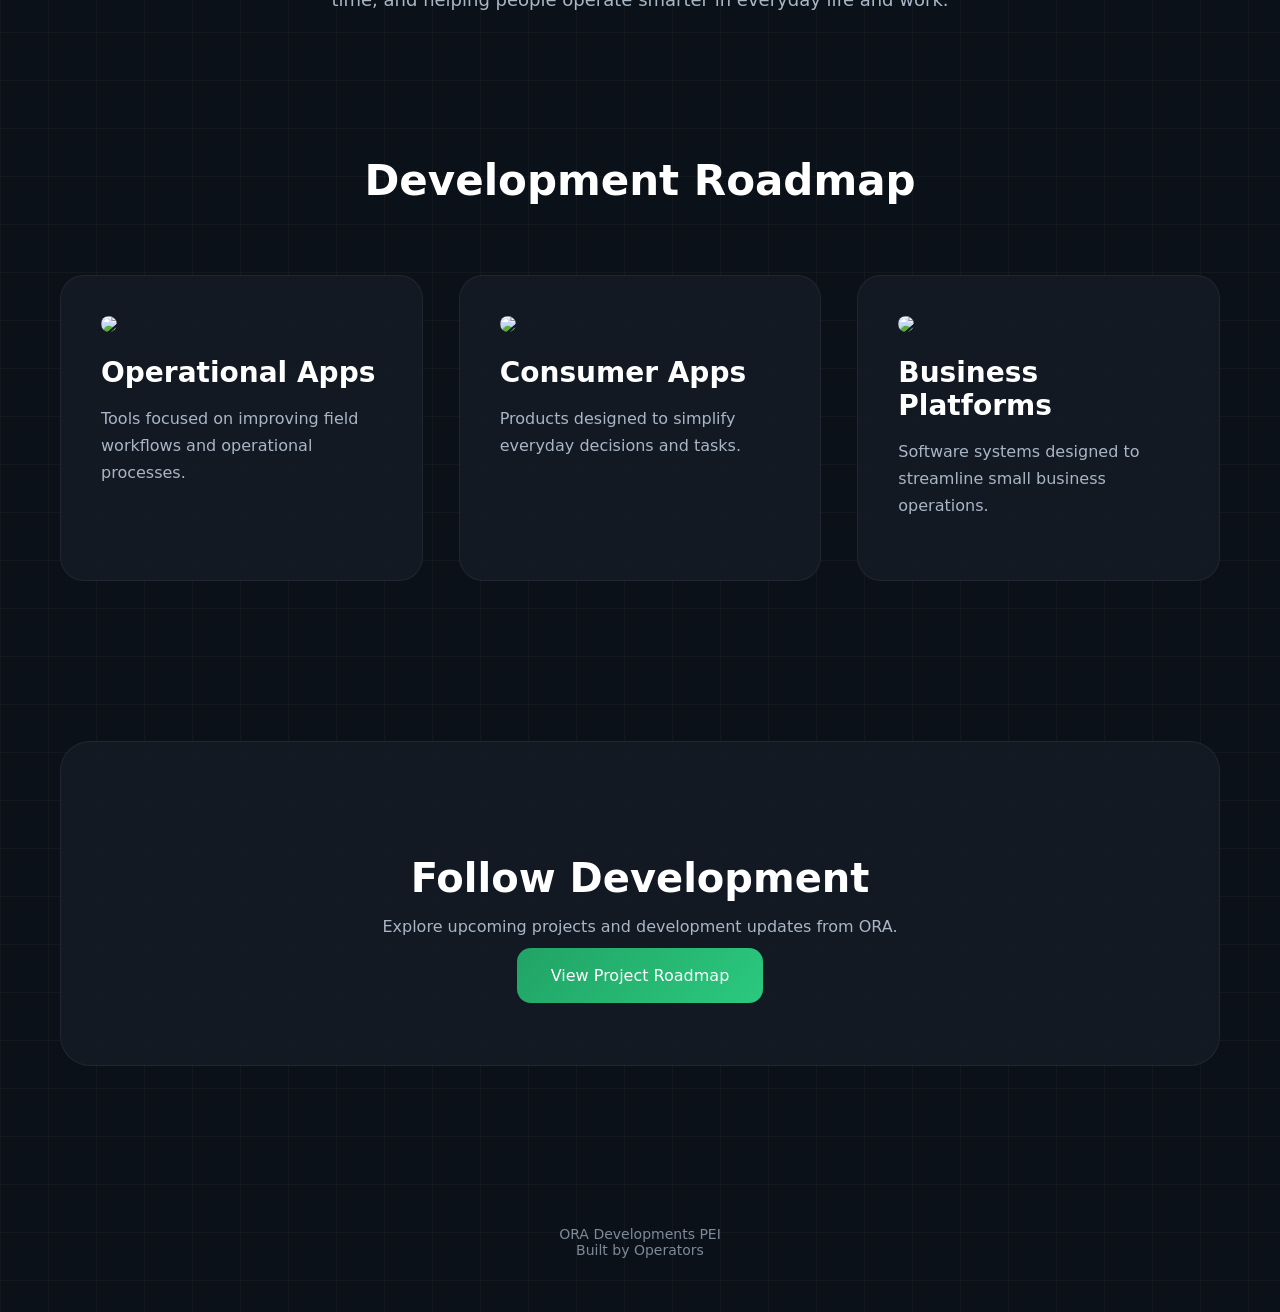
==== commit a4cba824: "Update index.html" ====
--- a/index.html
+++ b/index.html
@@ -1,5 +1,4 @@
 <!DOCTYPE html>
-
 <html lang="en">
 <head>
 
@@ -8,31 +7,35 @@
 
 <title>ORA Developments PEI</title>
 
-<meta name="description" content="ORA Developments PEI builds practical software tools designed to solve real-world problems for everyday users, businesses, and operational industries.">
+<meta name="description" content="ORA Developments PEI builds practical software tools designed for real-world operations, businesses, and everyday users.">
+
+<meta property="og:title" content="ORA Developments PEI">
+<meta property="og:description" content="Island-built software studio creating practical operational tools.">
+<meta property="og:image" content="ora-logo.png">
+
+<link rel="icon" href="ora-logo.png">
 
 <style>
 
-/* ---------------- GLOBAL ---------------- */
-
-*{
-box-sizing:border-box;
-}
+/* GLOBAL */
+
+*{box-sizing:border-box}
 
 body{
 margin:0;
 font-family:system-ui,-apple-system,Segoe UI,Roboto,Arial;
+background:#0b1118;
 color:white;
-background:#0b1118;
 overflow-x:hidden;
 }
 
-/* subtle grid */
+/* animated grid */
 
 body{
 background-image:
-linear-gradient(rgba(255,255,255,.02) 1px, transparent 1px),
-linear-gradient(90deg, rgba(255,255,255,.02) 1px, transparent 1px);
-background-size:40px 40px;
+linear-gradient(rgba(255,255,255,.03) 1px, transparent 1px),
+linear-gradient(90deg, rgba(255,255,255,.03) 1px, transparent 1px);
+background-size:48px 48px;
 }
 
 /* ambient lighting */
@@ -40,56 +43,56 @@
 body:before{
 content:"";
 position:fixed;
-top:-250px;
-left:-250px;
-width:700px;
-height:700px;
+top:-300px;
+left:-200px;
+width:900px;
+height:900px;
 background:radial-gradient(circle, rgba(47,128,237,.35), transparent 70%);
-filter:blur(140px);
+filter:blur(180px);
 z-index:-1;
-animation:glowMove 20s infinite alternate;
+animation:lightMove1 26s infinite alternate;
 }
 
 body:after{
 content:"";
 position:fixed;
-bottom:-250px;
-right:-250px;
-width:700px;
-height:700px;
-background:radial-gradient(circle, rgba(33,163,102,.28), transparent 70%);
-filter:blur(140px);
+bottom:-300px;
+right:-200px;
+width:900px;
+height:900px;
+background:radial-gradient(circle, rgba(33,163,102,.30), transparent 70%);
+filter:blur(180px);
 z-index:-1;
-animation:glowMove2 24s infinite alternate;
-}
-
-@keyframes glowMove{
-from{transform:translate(0,0);}
-to{transform:translate(220px,140px);}
-}
-
-@keyframes glowMove2{
-from{transform:translate(0,0);}
-to{transform:translate(-240px,-160px);}
-}
-
-/* ---------------- NAV ---------------- */
+animation:lightMove2 30s infinite alternate;
+}
+
+@keyframes lightMove1{
+from{transform:translate(0,0)}
+to{transform:translate(250px,140px)}
+}
+
+@keyframes lightMove2{
+from{transform:translate(0,0)}
+to{transform:translate(-260px,-160px)}
+}
+
+/* NAV */
 
 nav{
 position:fixed;
 top:20px;
 left:50%;
 transform:translateX(-50%);
-padding:14px 26px;
-background:rgba(15,20,30,.75);
+background:rgba(15,20,30,.7);
 backdrop-filter:blur(16px);
-border:1px solid rgba(255,255,255,.05);
+border:1px solid rgba(255,255,255,.06);
+padding:14px 30px;
 border-radius:40px;
 z-index:1000;
 }
 
 nav a{
-color:#cbd7e6;
+color:#c7d4e5;
 text-decoration:none;
 margin:0 18px;
 font-size:14px;
@@ -99,197 +102,190 @@
 color:white;
 }
 
-/* ---------------- LAYOUT ---------------- */
-
-.spacer{
-height:100px;
-}
+/* LAYOUT */
 
 .wrap{
-max-width:1150px;
+max-width:1200px;
 margin:auto;
-padding:20px;
-}
-
-/* ---------------- HERO ---------------- */
+padding:40px 20px;
+}
+
+.spacer{height:110px}
+
+/* HERO */
 
 .hero{
 text-align:center;
-padding:90px 20px 80px;
-background:radial-gradient(circle at top, rgba(47,128,237,.15), transparent 60%);
-border-radius:22px;
-margin-bottom:100px;
+padding:140px 20px 120px;
 }
 
 .hero img{
-width:150px;
-margin-bottom:28px;
+width:170px;
+margin-bottom:30px;
 animation:float 6s ease-in-out infinite;
 }
 
 @keyframes float{
 0%{transform:translateY(0)}
-50%{transform:translateY(-10px)}
+50%{transform:translateY(-12px)}
 100%{transform:translateY(0)}
 }
 
 .hero h1{
-font-size:60px;
+font-size:72px;
 margin:0 0 18px;
 letter-spacing:-1px;
 
-background:linear-gradient(90deg,#fff,#9cc2ff);
+background:linear-gradient(90deg,#ffffff,#9cc2ff,#ffffff);
+background-size:200%;
 -webkit-background-clip:text;
 -webkit-text-fill-color:transparent;
 
-text-shadow:0 0 35px rgba(47,128,237,.35);
+animation:gradientMove 7s linear infinite;
+}
+
+@keyframes gradientMove{
+to{background-position:200% center}
 }
 
 .hero p{
+font-size:20px;
 color:#a9b6c6;
-font-size:20px;
 max-width:640px;
 margin:auto;
 line-height:1.7;
 }
 
-/* ---------------- SECTION ---------------- */
-
-.section-title{
+/* SECTION */
+
+.section{
+margin-top:140px;
+}
+
+.section h2{
 text-align:center;
-font-size:36px;
-margin-bottom:60px;
-}
-
-/* ---------------- APP GRID ---------------- */
-
-.apps{
+font-size:42px;
+margin-bottom:70px;
+}
+
+/* GRID */
+
+.grid{
 display:grid;
-grid-template-columns:repeat(auto-fit,minmax(300px,1fr));
-gap:30px;
-}
-
-/* ---------------- APP CARD ---------------- */
+grid-template-columns:repeat(auto-fit,minmax(320px,1fr));
+gap:36px;
+}
+
+/* CARD */
 
 .card{
-background:rgba(20,28,38,.8);
-border:1px solid rgba(255,255,255,.05);
-padding:36px;
-border-radius:22px;
+background:rgba(20,28,38,.85);
+border-radius:24px;
+padding:40px;
+border:1px solid rgba(255,255,255,.06);
 transition:.35s;
-position:relative;
-overflow:hidden;
-}
-
-.card:before{
-content:"";
-position:absolute;
-top:0;
-left:0;
+}
+
+.card:hover{
+transform:translateY(-12px) scale(1.02);
+box-shadow:
+0 30px 80px rgba(0,0,0,.7),
+0 0 60px rgba(47,128,237,.35);
+border-color:rgba(47,128,237,.35);
+}
+
+.card img{
 width:100%;
-height:100%;
-background:linear-gradient(
-120deg,
-transparent,
-rgba(47,128,237,.35),
-transparent
-);
-opacity:0;
-transition:.35s;
-}
-
-.card:hover:before{
-opacity:1;
-}
-
-.card:hover{
-transform:translateY(-12px) scale(1.03);
-box-shadow:
-0 30px 70px rgba(0,0,0,.6),
-0 0 40px rgba(47,128,237,.25);
-border-color:rgba(47,128,237,.35);
-}
-
-.card h2{
-margin-top:0;
+border-radius:14px;
+margin-bottom:20px;
+}
+
+.card h3{
 font-size:28px;
-text-shadow:0 0 16px rgba(47,128,237,.25);
+margin:0 0 10px;
 }
 
 .card p{
 color:#a9b6c6;
 line-height:1.7;
-margin-bottom:22px;
+margin-bottom:20px;
 }
 
 .card a{
 display:inline-block;
-padding:12px 20px;
-background:#2f80ed;
-border-radius:10px;
+padding:14px 24px;
+border-radius:12px;
+text-decoration:none;
+font-size:14px;
+color:white;
+background:linear-gradient(135deg,#2f80ed,#4ea1ff);
+box-shadow:0 0 20px rgba(47,128,237,.35);
+}
+
+.card a:hover{
+transform:translateY(-2px);
+}
+
+/* ABOUT */
+
+.about{
+max-width:760px;
+margin:auto;
+text-align:center;
+}
+
+.about p{
+color:#a9b6c6;
+font-size:18px;
+line-height:1.8;
+}
+
+/* CTA */
+
+.cta{
+text-align:center;
+margin-top:160px;
+padding:80px;
+background:rgba(20,28,38,.85);
+border-radius:30px;
+border:1px solid rgba(255,255,255,.06);
+}
+
+.cta h2{
+font-size:40px;
+margin-bottom:10px;
+}
+
+.cta p{
+color:#a9b6c6;
+margin-bottom:30px;
+}
+
+.cta a{
+padding:18px 34px;
+border-radius:14px;
+background:linear-gradient(135deg,#21a366,#2bc97e);
 text-decoration:none;
 color:white;
-font-size:14px;
-transition:.25s;
-}
-
-.card a:hover{
-background:#256ad0;
-}
-
-/* ---------------- FUTURE ---------------- */
-
-.future{
-text-align:center;
-margin-top:120px;
-padding:60px;
-background:rgba(20,28,38,.8);
-border-radius:24px;
-border:1px solid rgba(255,255,255,.05);
-}
-
-.future h2{
-font-size:34px;
-}
-
-.future p{
-color:#a9b6c6;
-max-width:600px;
-margin:auto;
-line-height:1.7;
-}
-
-.future a{
-display:inline-block;
-margin-top:26px;
-padding:14px 26px;
-background:#21a366;
-border-radius:12px;
-text-decoration:none;
-color:white;
-}
-
-.future a:hover{
-background:#1b8553;
-}
-
-/* ---------------- FOOTER ---------------- */
+font-size:16px;
+}
+
+/* FOOTER */
 
 footer{
-margin-top:120px;
+margin-top:160px;
 text-align:center;
 color:#7d8a9a;
 font-size:14px;
 }
 
 </style>
-
 </head>
 
 <body>
 
 <nav>
-<a href="index.html">ORA Developments</a>
+<a href="index.html">ORA</a>
 <a href="smartshop.html">SmartShop</a>
 <a href="informme.html">Inform' Me</a>
 <a href="fleet.html">Fleet Tools</a>
@@ -302,28 +298,31 @@
 
 <section class="hero">
 
-<img src="ora-Logo">
+<img src="ora-logo.png">
 
 <h1>ORA Developments PEI</h1>
 
 <p>
-Island-built software focused on practical tools that solve real-world problems
-for everyday users, small businesses, and operational industries.
+A software studio focused on building practical tools that solve real operational problems.
 </p>
 
 </section>
 
-<h2 class="section-title">Applications</h2>
-
-<div class="apps">
-
-<div class="card">
-
-<h2>🛒 SmartShop</h2>
+<section class="section">
+
+<h2>Products</h2>
+
+<div class="grid">
+
+<div class="card">
+
+<img src="smartshop-preview.png">
+
+<h3>SmartShop</h3>
 
 <p>
 A smarter grocery planning platform designed to reduce wasted trips,
-organize shopping lists, and help users shop more efficiently.
+organize shopping lists, and optimize grocery spending.
 </p>
 
 <a href="smartshop.html">Open SmartShop</a>
@@ -332,11 +331,13 @@
 
 <div class="card">
 
-<h2>🧠 Inform' Me</h2>
-
-<p>
-An operational communication platform designed to simplify internal
-information sharing and workflow coordination.
+<img src="informme-preview.png">
+
+<h3>Inform' Me</h3>
+
+<p>
+An operational communication platform designed to simplify
+information flow inside teams and organizations.
 </p>
 
 <a href="informme.html">View Project</a>
@@ -345,11 +346,13 @@
 
 <div class="card">
 
-<h2>🚛 Fleet Tools</h2>
-
-<p>
-Driver workflow tools and fleet utilities designed specifically
-for transportation and operational environments.
+<img src="fleet-preview.png">
+
+<h3>Fleet Tools</h3>
+
+<p>
+Driver workflow utilities and fleet management tools
+built specifically for operational industries.
 </p>
 
 <a href="fleet.html">Explore Tools</a>
@@ -358,16 +361,60 @@
 
 </div>
 
-<section class="future">
-
-<h2>Upcoming Projects</h2>
-
-<p>
-Explore upcoming software projects currently under development
-within the ORA ecosystem.
-</p>
-
-<a href="projects.html">View Development Roadmap</a>
+</section>
+
+<section class="section">
+
+<h2>About ORA Developments</h2>
+
+<div class="about">
+
+<p>
+ORA Developments PEI is focused on creating practical software solutions for real-world environments.  
+Our projects focus on improving efficiency, reducing wasted time, and helping people operate smarter in everyday life and work.
+</p>
+
+</div>
+
+</section>
+
+<section class="section">
+
+<h2>Development Roadmap</h2>
+
+<div class="grid">
+
+<div class="card">
+<img src="project-placeholder.png">
+<h3>Operational Apps</h3>
+<p>Tools focused on improving field workflows and operational processes.</p>
+</div>
+
+<div class="card">
+<img src="project-placeholder.png">
+<h3>Consumer Apps</h3>
+<p>Products designed to simplify everyday decisions and tasks.</p>
+</div>
+
+<div class="card">
+<img src="project-placeholder.png">
+<h3>Business Platforms</h3>
+<p>Software systems designed to streamline small business operations.</p>
+</div>
+
+</div>
+
+</section>
+
+<section class="cta">
+
+<h2>Follow Development</h2>
+
+<p>
+Explore upcoming projects and development updates from ORA.
+</p>
+
+<a href="projects.html">View Project Roadmap</a>
 
 </section>
 
@@ -384,303 +431,3 @@
 
 </body>
 </html>
-<!DOCTYPE html>
-<html lang="en">
-<head>
-
-<meta charset="UTF-8">
-<meta name="viewport" content="width=device-width, initial-scale=1.0">
-
-<title>ORA Developments PEI</title>
-
-<meta name="description" content="ORA Developments PEI builds practical software tools designed to solve real-world problems for everyday users, businesses, and operational industries.">
-
-<style>
-
-body{
-margin:0;
-font-family:system-ui,-apple-system,BlinkMacSystemFont,"Segoe UI",Roboto,Arial;
-background:#0b1118;
-color:white;
-}
-
-nav{
-position:fixed;
-top:0;
-left:0;
-right:0;
-background:rgba(11,17,24,.85);
-backdrop-filter:blur(8px);
-border-bottom:1px solid rgba(255,255,255,0.05);
-padding:14px;
-text-align:center;
-z-index:1000;
-}
-
-nav a{
-color:#d6e2f0;
-text-decoration:none;
-margin:0 16px;
-font-size:14px;
-}
-
-nav a:hover{
-color:white;
-}
-
-.spacer{
-height:70px;
-}
-
-.wrap{
-max-width:1150px;
-margin:auto;
-padding:40px 20px;
-}
-
-.hero{
-text-align:center;
-padding:70px 20px 60px;
-background:
-radial-gradient(circle at top, rgba(47,128,237,.15), transparent 50%);
-border-radius:20px;
-margin-bottom:70px;
-}
-
-.hero img{
-width:140px;
-margin-bottom:20px;
-}
-
-.hero h1{
-font-size:50px;
-margin:0 0 12px;
-letter-spacing:-1px;
-}
-
-.hero p{
-color:#b8c2cf;
-font-size:18px;
-max-width:620px;
-margin:auto;
-line-height:1.7;
-}
-
-.section-title{
-text-align:center;
-font-size:34px;
-margin-bottom:40px;
-}
-
-.apps{
-display:grid;
-grid-template-columns:repeat(auto-fit,minmax(280px,1fr));
-gap:28px;
-}
-
-.card{
-background:#111a24;
-padding:34px;
-border-radius:20px;
-border:1px solid rgba(255,255,255,0.05);
-transition:all .25s ease;
-position:relative;
-overflow:hidden;
-}
-
-.card:before{
-content:"";
-position:absolute;
-top:-50%;
-left:-50%;
-width:200%;
-height:200%;
-background:radial-gradient(circle, rgba(47,128,237,.08), transparent 60%);
-opacity:0;
-transition:.3s;
-}
-
-.card:hover:before{
-opacity:1;
-}
-
-.card:hover{
-transform:translateY(-8px);
-border-color:rgba(47,128,237,.25);
-}
-
-.card h2{
-margin-top:0;
-font-size:26px;
-}
-
-.card p{
-color:#b8c2cf;
-line-height:1.7;
-margin-bottom:20px;
-}
-
-.card a{
-display:inline-block;
-padding:11px 18px;
-background:#2f80ed;
-border-radius:9px;
-text-decoration:none;
-color:white;
-font-size:14px;
-transition:.2s;
-}
-
-.card a:hover{
-background:#256ad0;
-}
-
-.future{
-text-align:center;
-margin-top:80px;
-padding:40px;
-background:#111a24;
-border-radius:20px;
-border:1px solid rgba(255,255,255,.05);
-}
-
-.future h2{
-margin-top:0;
-}
-
-.future p{
-color:#b8c2cf;
-max-width:600px;
-margin:auto;
-line-height:1.6;
-}
-
-.future a{
-display:inline-block;
-margin-top:20px;
-padding:12px 22px;
-background:#21a366;
-border-radius:10px;
-text-decoration:none;
-color:white;
-font-size:15px;
-}
-
-.future a:hover{
-background:#1b8553;
-}
-
-footer{
-margin-top:80px;
-text-align:center;
-color:#8e9aaa;
-font-size:14px;
-}
-
-</style>
-
-</head>
-
-<body>
-
-<nav>
-<a href="index.html">ORA Developments</a>
-<a href="smartshop.html">SmartShop</a>
-<a href="informme.html">Inform' Me</a>
-<a href="fleet.html">Fleet Tools</a>
-<a href="projects.html">Projects</a>
-</nav>
-
-<div class="spacer"></div>
-
-<div class="wrap">
-
-<section class="hero">
-
-<img src="ora-Logo">
-
-<h1>ORA Developments PEI</h1>
-
-<p>
-Island-built software focused on practical tools that solve real-world problems
-for everyday users, small businesses, and operational industries.
-</p>
-
-</section>
-
-
-<h2 class="section-title">Applications</h2>
-
-<div class="apps">
-
-<div class="card">
-
-<h2>SmartShop</h2>
-
-<p>
-A smarter grocery planning platform designed to reduce wasted trips,
-organize shopping lists, and help users shop more efficiently.
-</p>
-
-<a href="smartshop.html">Open SmartShop</a>
-
-</div>
-
-
-<div class="card">
-
-<h2>Inform' Me</h2>
-
-<p>
-An operational communication platform designed to simplify internal
-information sharing and workflow coordination.
-</p>
-
-<a href="informme.html">View Project</a>
-
-</div>
-
-
-<div class="card">
-
-<h2>Fleet Tools</h2>
-
-<p>
-Driver workflow tools and fleet utilities designed specifically
-for transportation and operational environments.
-</p>
-
-<a href="fleet.html">Explore Tools</a>
-
-</div>
-
-</div>
-
-
-<section class="future">
-
-<h2>Upcoming Projects</h2>
-
-<p>
-Explore upcoming software projects currently under development
-within the ORA ecosystem.
-</p>
-
-<a href="projects.html">View Development Roadmap</a>
-
-</section>
-
-
-<footer>
-
-<p>
-ORA Developments PEI<br>
-Built by Operators
-</p>
-
-</footer>
-
-</div>
-
-</body>
-</html>
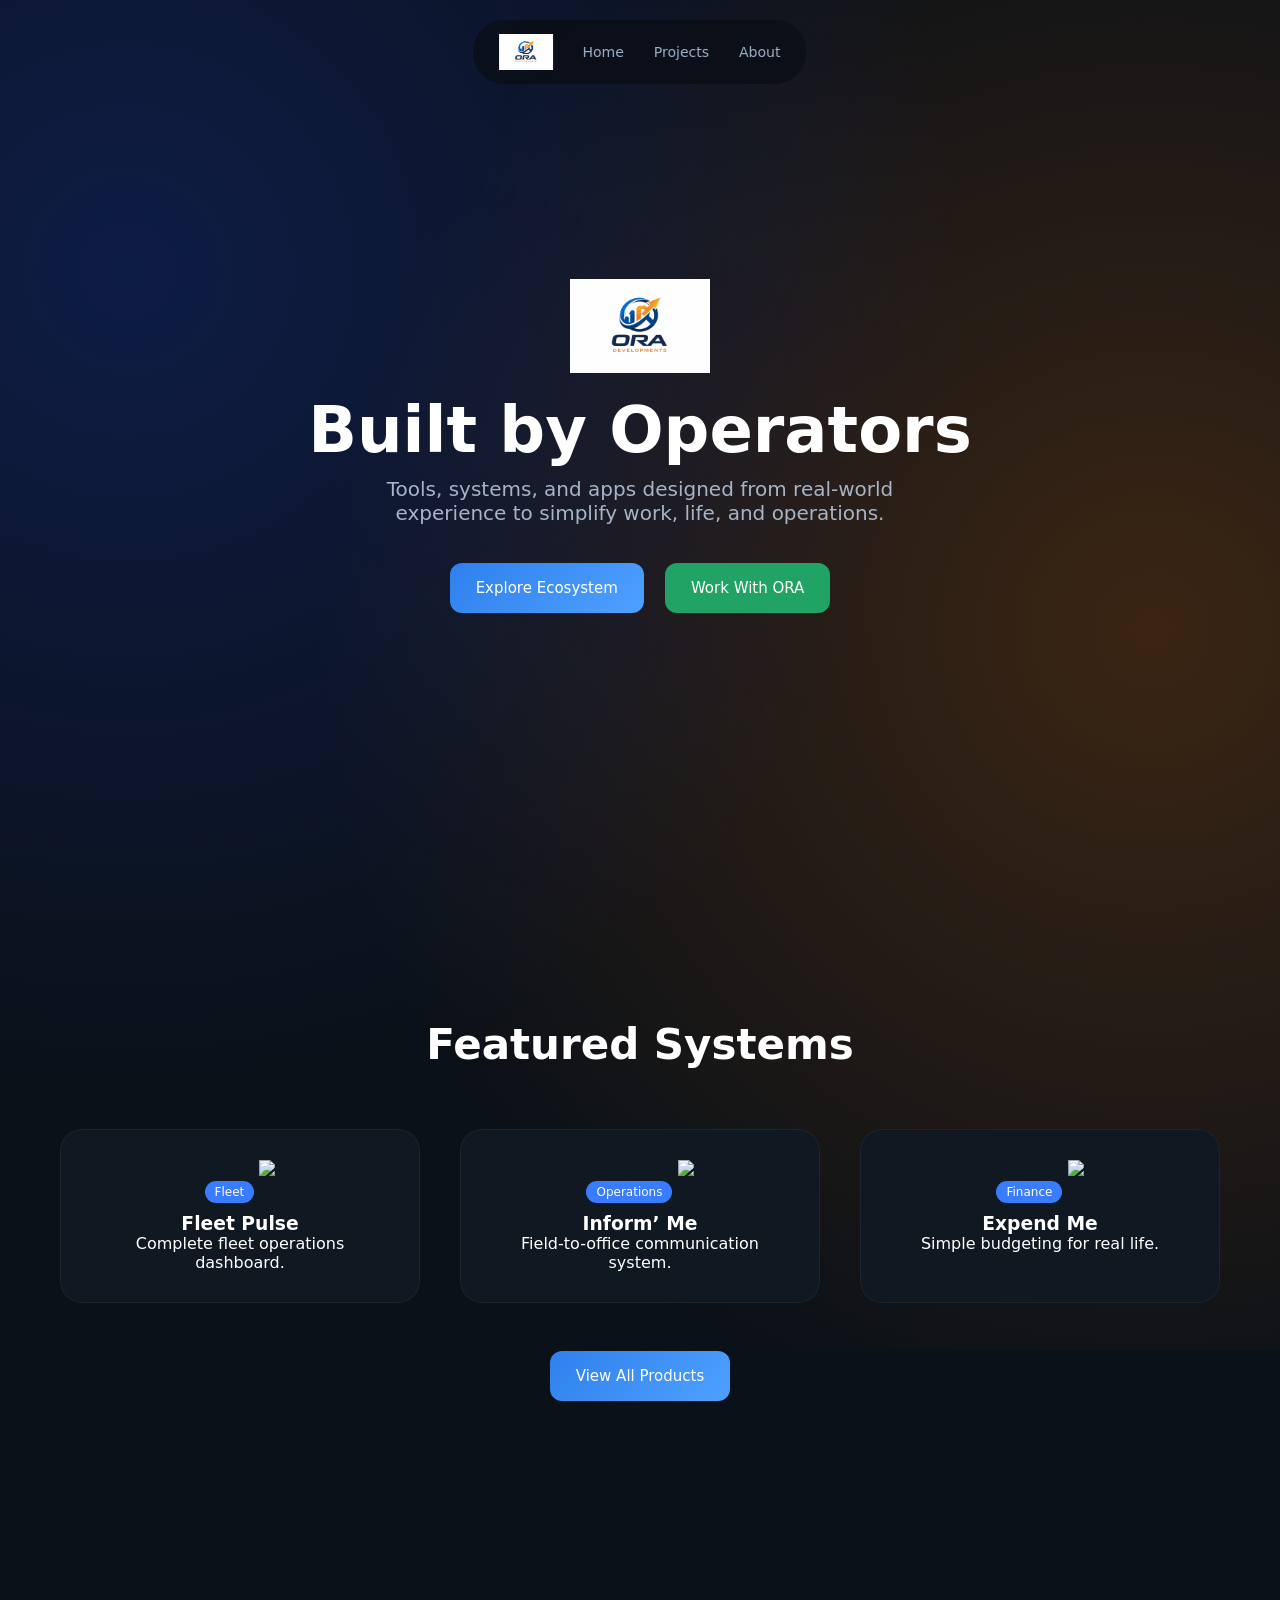
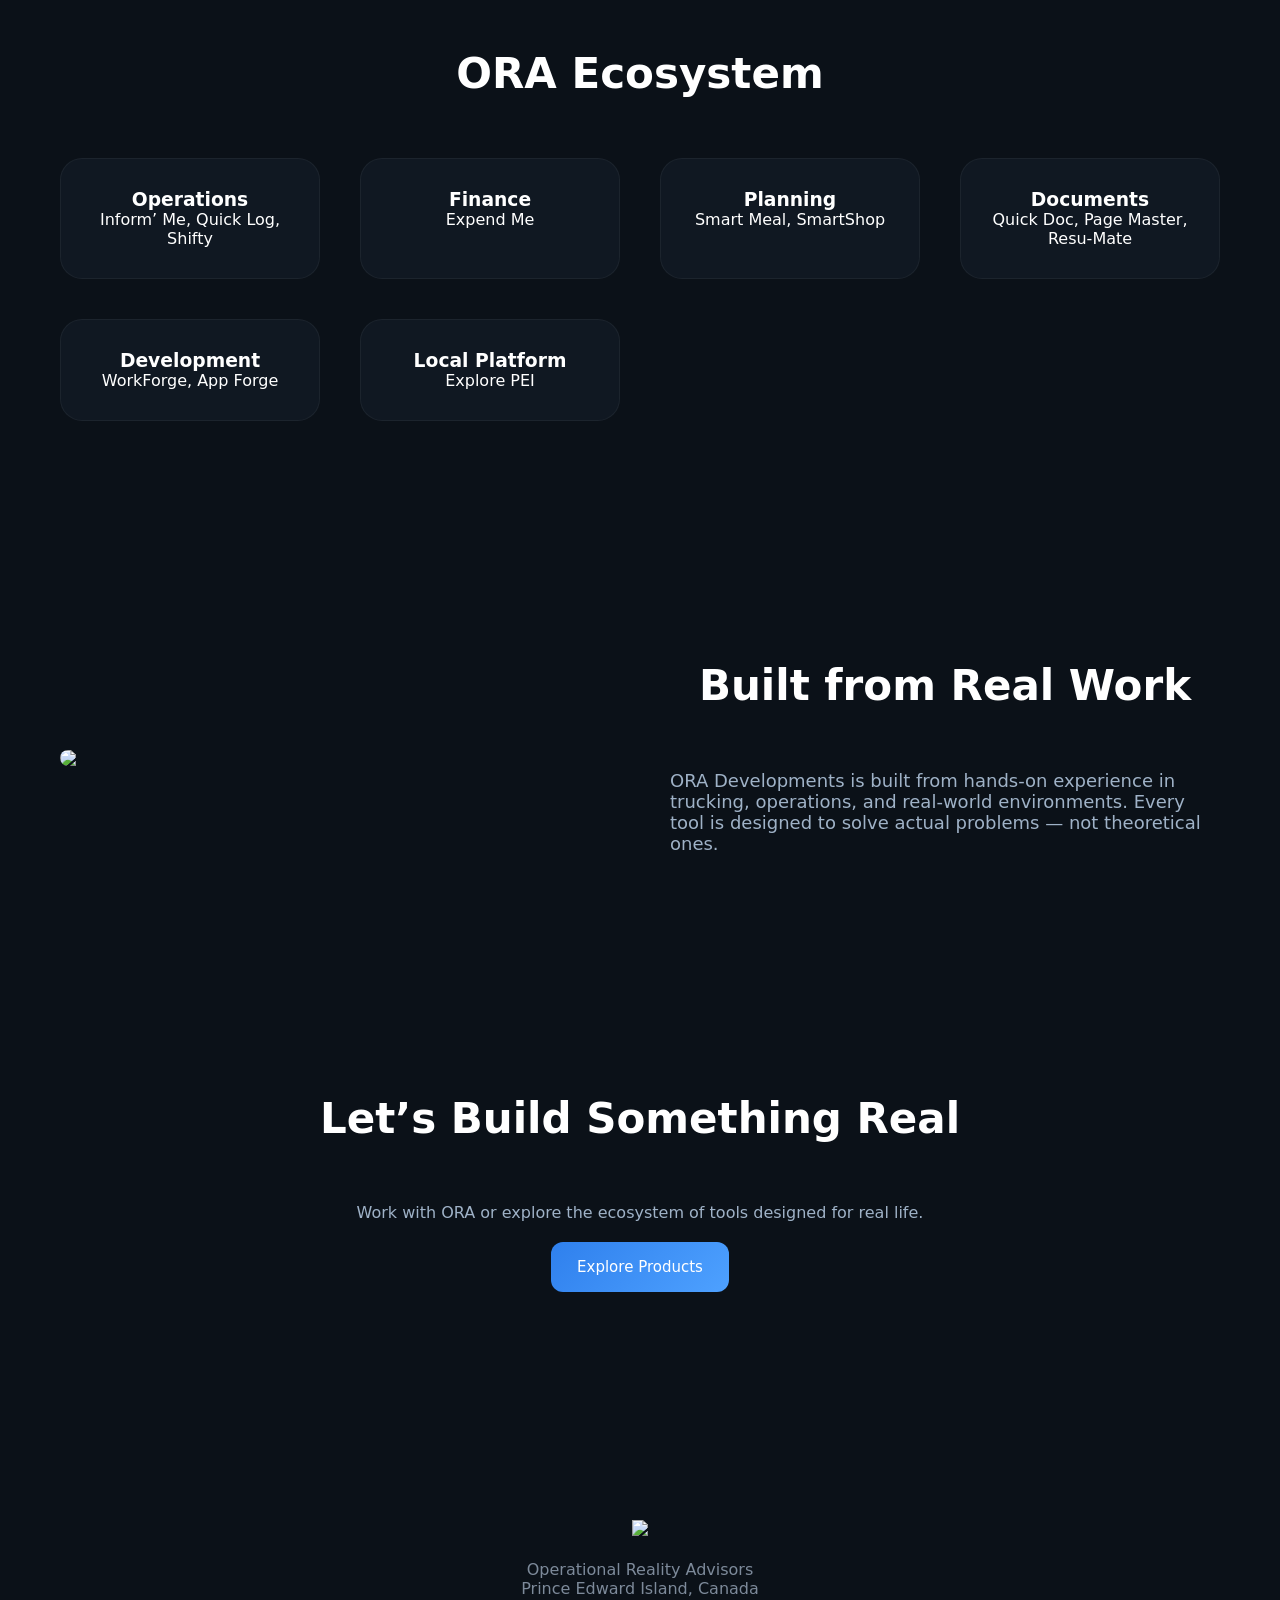
==== commit 173567c7: "Refactor index.html for improved styling and content" ====
--- a/index.html
+++ b/index.html
@@ -1,433 +1,376 @@
 <!DOCTYPE html>
 <html lang="en">
+
 <head>
 
 <meta charset="UTF-8">
-<meta name="viewport" content="width=device-width, initial-scale=1.0">
-
-<title>ORA Developments PEI</title>
-
-<meta name="description" content="ORA Developments PEI builds practical software tools designed for real-world operations, businesses, and everyday users.">
-
-<meta property="og:title" content="ORA Developments PEI">
-<meta property="og:description" content="Island-built software studio creating practical operational tools.">
-<meta property="og:image" content="ora-logo.png">
-
-<link rel="icon" href="ora-logo.png">
+<meta name="viewport" content="width=device-width,initial-scale=1">
+
+<title>ORA Developments</title>
 
 <style>
 
 /* GLOBAL */
-
-*{box-sizing:border-box}
+*{box-sizing:border-box;margin:0;padding:0;}
 
 body{
-margin:0;
-font-family:system-ui,-apple-system,Segoe UI,Roboto,Arial;
+font-family:system-ui,-apple-system,Segoe UI,Roboto;
 background:#0b1118;
 color:white;
 overflow-x:hidden;
 }
 
-/* animated grid */
-
-body{
-background-image:
-linear-gradient(rgba(255,255,255,.03) 1px, transparent 1px),
-linear-gradient(90deg, rgba(255,255,255,.03) 1px, transparent 1px);
-background-size:48px 48px;
-}
-
-/* ambient lighting */
-
-body:before{
+/* BACKGROUND */
+body::before{
 content:"";
 position:fixed;
-top:-300px;
-left:-200px;
-width:900px;
-height:900px;
-background:radial-gradient(circle, rgba(47,128,237,.35), transparent 70%);
-filter:blur(180px);
+top:-50%;
+left:-50%;
+width:200%;
+height:200%;
+background:
+radial-gradient(circle at 30% 40%,#1a4cff33,transparent 40%),
+radial-gradient(circle at 70% 60%,#ff7a0033,transparent 40%);
+animation:moveGradient 20s infinite linear;
 z-index:-1;
-animation:lightMove1 26s infinite alternate;
-}
-
-body:after{
-content:"";
-position:fixed;
-bottom:-300px;
-right:-200px;
-width:900px;
-height:900px;
-background:radial-gradient(circle, rgba(33,163,102,.30), transparent 70%);
-filter:blur(180px);
-z-index:-1;
-animation:lightMove2 30s infinite alternate;
-}
-
-@keyframes lightMove1{
-from{transform:translate(0,0)}
-to{transform:translate(250px,140px)}
-}
-
-@keyframes lightMove2{
-from{transform:translate(0,0)}
-to{transform:translate(-260px,-160px)}
+}
+
+@keyframes moveGradient{
+0%{transform:rotate(0deg)}
+100%{transform:rotate(360deg)}
 }
 
 /* NAV */
-
 nav{
 position:fixed;
 top:20px;
 left:50%;
 transform:translateX(-50%);
-background:rgba(15,20,30,.7);
-backdrop-filter:blur(16px);
-border:1px solid rgba(255,255,255,.06);
-padding:14px 30px;
+background:rgba(10,14,22,.75);
+backdrop-filter:blur(18px);
+padding:14px 26px;
 border-radius:40px;
+display:flex;
+align-items:center;
+gap:30px;
 z-index:1000;
 }
 
+nav img{height:36px;}
+
 nav a{
-color:#c7d4e5;
 text-decoration:none;
-margin:0 18px;
+color:#9fb2c7;
 font-size:14px;
 }
 
-nav a:hover{
+nav a:hover{color:white;}
+
+/* HERO */
+.hero{
+min-height:100vh;
+display:flex;
+align-items:center;
+justify-content:center;
+flex-direction:column;
+text-align:center;
+padding:40px;
+}
+
+.hero img{
+width:140px;
+margin-bottom:20px;
+}
+
+.hero h1{
+font-size:64px;
+margin-bottom:10px;
+}
+
+.hero p{
+color:#a6b4c6;
+font-size:20px;
+max-width:620px;
+}
+
+.buttons{
+margin-top:30px;
+}
+
+.btn{
+display:inline-block;
+padding:16px 26px;
+border-radius:12px;
+text-decoration:none;
+font-size:15px;
+margin:8px;
 color:white;
-}
-
-/* LAYOUT */
-
-.wrap{
+background:linear-gradient(135deg,#2f80ed,#4ea1ff);
+}
+
+.btn.secondary{
+background:#21a366;
+}
+
+/* SECTION */
+section{
+padding:120px 20px;
 max-width:1200px;
 margin:auto;
-padding:40px 20px;
-}
-
-.spacer{height:110px}
-
-/* HERO */
-
-.hero{
-text-align:center;
-padding:140px 20px 120px;
-}
-
-.hero img{
-width:170px;
-margin-bottom:30px;
-animation:float 6s ease-in-out infinite;
-}
-
-@keyframes float{
-0%{transform:translateY(0)}
-50%{transform:translateY(-12px)}
-100%{transform:translateY(0)}
-}
-
-.hero h1{
-font-size:72px;
-margin:0 0 18px;
-letter-spacing:-1px;
-
-background:linear-gradient(90deg,#ffffff,#9cc2ff,#ffffff);
-background-size:200%;
--webkit-background-clip:text;
--webkit-text-fill-color:transparent;
-
-animation:gradientMove 7s linear infinite;
-}
-
-@keyframes gradientMove{
-to{background-position:200% center}
-}
-
-.hero p{
-font-size:20px;
-color:#a9b6c6;
-max-width:640px;
-margin:auto;
-line-height:1.7;
-}
-
-/* SECTION */
-
-.section{
-margin-top:140px;
-}
-
-.section h2{
+}
+
+section h2{
 text-align:center;
 font-size:42px;
-margin-bottom:70px;
-}
-
-/* GRID */
-
-.grid{
+margin-bottom:60px;
+}
+
+/* PRODUCT GRID */
+.products{
 display:grid;
-grid-template-columns:repeat(auto-fit,minmax(320px,1fr));
-gap:36px;
-}
-
-/* CARD */
+grid-template-columns:repeat(auto-fit,minmax(260px,1fr));
+gap:40px;
+}
 
 .card{
-background:rgba(20,28,38,.85);
-border-radius:24px;
-padding:40px;
-border:1px solid rgba(255,255,255,.06);
+background:#101822;
+border-radius:22px;
+padding:30px;
+text-align:center;
+border:1px solid rgba(255,255,255,.05);
 transition:.35s;
+}
+
+.card img{
+width:110px;
+margin-bottom:20px;
 }
 
 .card:hover{
 transform:translateY(-12px) scale(1.02);
-box-shadow:
-0 30px 80px rgba(0,0,0,.7),
-0 0 60px rgba(47,128,237,.35);
-border-color:rgba(47,128,237,.35);
-}
-
-.card img{
+box-shadow:0 50px 120px rgba(0,0,0,.6);
+}
+
+/* FEATURED TAG */
+.tag{
+display:inline-block;
+font-size:12px;
+padding:4px 10px;
+border-radius:20px;
+margin-bottom:10px;
+background:#3a7cff;
+}
+
+/* CTA STRIP */
+.cta-strip{
+text-align:center;
+margin-top:40px;
+}
+
+/* FOUNDER */
+.founder{
+display:grid;
+grid-template-columns:1fr 1fr;
+gap:60px;
+align-items:center;
+}
+
+.founder img{
 width:100%;
-border-radius:14px;
+border-radius:20px;
+}
+
+.founder p{
+color:#9fb2c7;
+font-size:18px;
+}
+
+/* FOOTER */
+footer{
+text-align:center;
+padding:100px 20px;
+color:#7d8a9a;
+}
+
+footer img{
+width:220px;
 margin-bottom:20px;
 }
 
-.card h3{
-font-size:28px;
-margin:0 0 10px;
-}
-
-.card p{
-color:#a9b6c6;
-line-height:1.7;
-margin-bottom:20px;
-}
-
-.card a{
-display:inline-block;
-padding:14px 24px;
-border-radius:12px;
-text-decoration:none;
-font-size:14px;
-color:white;
-background:linear-gradient(135deg,#2f80ed,#4ea1ff);
-box-shadow:0 0 20px rgba(47,128,237,.35);
-}
-
-.card a:hover{
-transform:translateY(-2px);
-}
-
-/* ABOUT */
-
-.about{
-max-width:760px;
-margin:auto;
-text-align:center;
-}
-
-.about p{
-color:#a9b6c6;
-font-size:18px;
-line-height:1.8;
-}
-
-/* CTA */
-
-.cta{
-text-align:center;
-margin-top:160px;
-padding:80px;
-background:rgba(20,28,38,.85);
-border-radius:30px;
-border:1px solid rgba(255,255,255,.06);
-}
-
-.cta h2{
-font-size:40px;
-margin-bottom:10px;
-}
-
-.cta p{
-color:#a9b6c6;
-margin-bottom:30px;
-}
-
-.cta a{
-padding:18px 34px;
-border-radius:14px;
-background:linear-gradient(135deg,#21a366,#2bc97e);
-text-decoration:none;
-color:white;
-font-size:16px;
-}
-
-/* FOOTER */
-
-footer{
-margin-top:160px;
-text-align:center;
-color:#7d8a9a;
-font-size:14px;
+/* MOBILE */
+@media(max-width:800px){
+
+.hero h1{font-size:42px;}
+
+.founder{
+grid-template-columns:1fr;
+}
+
 }
 
 </style>
+
 </head>
 
 <body>
 
+<!-- NAV -->
 <nav>
-<a href="index.html">ORA</a>
-<a href="smartshop.html">SmartShop</a>
-<a href="informme.html">Inform' Me</a>
-<a href="fleet.html">Fleet Tools</a>
+<img src="assets/ora-dev-logo.png">
+<a href="index.html">Home</a>
 <a href="projects.html">Projects</a>
+<a href="#">About</a>
 </nav>
 
-<div class="spacer"></div>
-
-<div class="wrap">
-
+<!-- HERO -->
 <section class="hero">
 
-<img src="ora-logo.png">
-
-<h1>ORA Developments PEI</h1>
+<img src="assets/ora-dev-logo.png">
+
+<h1>Built by Operators</h1>
 
 <p>
-A software studio focused on building practical tools that solve real operational problems.
+Tools, systems, and apps designed from real-world experience to simplify work, life, and operations.
 </p>
 
-</section>
-
-<section class="section">
-
-<h2>Products</h2>
-
-<div class="grid">
-
-<div class="card">
-
-<img src="smartshop-preview.png">
-
-<h3>SmartShop</h3>
+<div class="buttons">
+
+<a class="btn" href="projects.html">
+Explore Ecosystem
+</a>
+
+<a class="btn secondary" href="#">
+Work With ORA
+</a>
+
+</div>
+
+</section>
+
+<!-- FEATURED PRODUCTS -->
+<section>
+
+<h2>Featured Systems</h2>
+
+<div class="products">
+
+<div class="card">
+<span class="tag">Fleet</span>
+<img src="assets/fleetpulse.png">
+<h3>Fleet Pulse</h3>
+<p>Complete fleet operations dashboard.</p>
+</div>
+
+<div class="card">
+<span class="tag">Operations</span>
+<img src="assets/informme.png">
+<h3>Inform’ Me</h3>
+<p>Field-to-office communication system.</p>
+</div>
+
+<div class="card">
+<span class="tag">Finance</span>
+<img src="assets/expendme.png">
+<h3>Expend Me</h3>
+<p>Simple budgeting for real life.</p>
+</div>
+
+</div>
+
+<div class="cta-strip">
+<a class="btn" href="projects.html">View All Products</a>
+</div>
+
+</section>
+
+<!-- ECOSYSTEM -->
+<section>
+
+<h2>ORA Ecosystem</h2>
+
+<div class="products">
+
+<div class="card">
+<h3>Operations</h3>
+<p>Inform’ Me, Quick Log, Shifty</p>
+</div>
+
+<div class="card">
+<h3>Finance</h3>
+<p>Expend Me</p>
+</div>
+
+<div class="card">
+<h3>Planning</h3>
+<p>Smart Meal, SmartShop</p>
+</div>
+
+<div class="card">
+<h3>Documents</h3>
+<p>Quick Doc, Page Master, Resu-Mate</p>
+</div>
+
+<div class="card">
+<h3>Development</h3>
+<p>WorkForge, App Forge</p>
+</div>
+
+<div class="card">
+<h3>Local Platform</h3>
+<p>Explore PEI</p>
+</div>
+
+</div>
+
+</section>
+
+<!-- FOUNDER -->
+<section>
+
+<div class="founder">
+
+<img src="assets/file_0000000082c071fd98ff6e5aeba34a23.png">
+
+<div>
+
+<h2>Built from Real Work</h2>
 
 <p>
-A smarter grocery planning platform designed to reduce wasted trips,
-organize shopping lists, and optimize grocery spending.
+ORA Developments is built from hands-on experience in trucking, operations, and real-world environments.
+
+Every tool is designed to solve actual problems — not theoretical ones.
 </p>
 
-<a href="smartshop.html">Open SmartShop</a>
-
-</div>
-
-<div class="card">
-
-<img src="informme-preview.png">
-
-<h3>Inform' Me</h3>
-
-<p>
-An operational communication platform designed to simplify
-information flow inside teams and organizations.
+</div>
+
+</div>
+
+</section>
+
+<!-- CTA -->
+<section style="text-align:center">
+
+<h2>Let’s Build Something Real</h2>
+
+<p style="color:#9fb2c7;margin-top:10px">
+Work with ORA or explore the ecosystem of tools designed for real life.
 </p>
 
-<a href="informme.html">View Project</a>
-
-</div>
-
-<div class="card">
-
-<img src="fleet-preview.png">
-
-<h3>Fleet Tools</h3>
-
-<p>
-Driver workflow utilities and fleet management tools
-built specifically for operational industries.
-</p>
-
-<a href="fleet.html">Explore Tools</a>
-
-</div>
-
-</div>
-
-</section>
-
-<section class="section">
-
-<h2>About ORA Developments</h2>
-
-<div class="about">
-
-<p>
-ORA Developments PEI is focused on creating practical software solutions for real-world environments.  
-Our projects focus on improving efficiency, reducing wasted time, and helping people operate smarter in everyday life and work.
-</p>
-
-</div>
-
-</section>
-
-<section class="section">
-
-<h2>Development Roadmap</h2>
-
-<div class="grid">
-
-<div class="card">
-<img src="project-placeholder.png">
-<h3>Operational Apps</h3>
-<p>Tools focused on improving field workflows and operational processes.</p>
-</div>
-
-<div class="card">
-<img src="project-placeholder.png">
-<h3>Consumer Apps</h3>
-<p>Products designed to simplify everyday decisions and tasks.</p>
-</div>
-
-<div class="card">
-<img src="project-placeholder.png">
-<h3>Business Platforms</h3>
-<p>Software systems designed to streamline small business operations.</p>
-</div>
-
-</div>
-
-</section>
-
-<section class="cta">
-
-<h2>Follow Development</h2>
-
-<p>
-Explore upcoming projects and development updates from ORA.
-</p>
-
-<a href="projects.html">View Project Roadmap</a>
-
-</section>
-
+<a class="btn" href="projects.html" style="margin-top:20px">
+Explore Products
+</a>
+
+</section>
+
+<!-- FOOTER -->
 <footer>
 
-<p>
-ORA Developments PEI<br>
-Built by Operators
-</p>
+<img src="assets/OPREALITY FOOTER.png">
+
+<p>Operational Reality Advisors</p>
+<p>Prince Edward Island, Canada</p>
 
 </footer>
-
-</div>
 
 </body>
 </html>
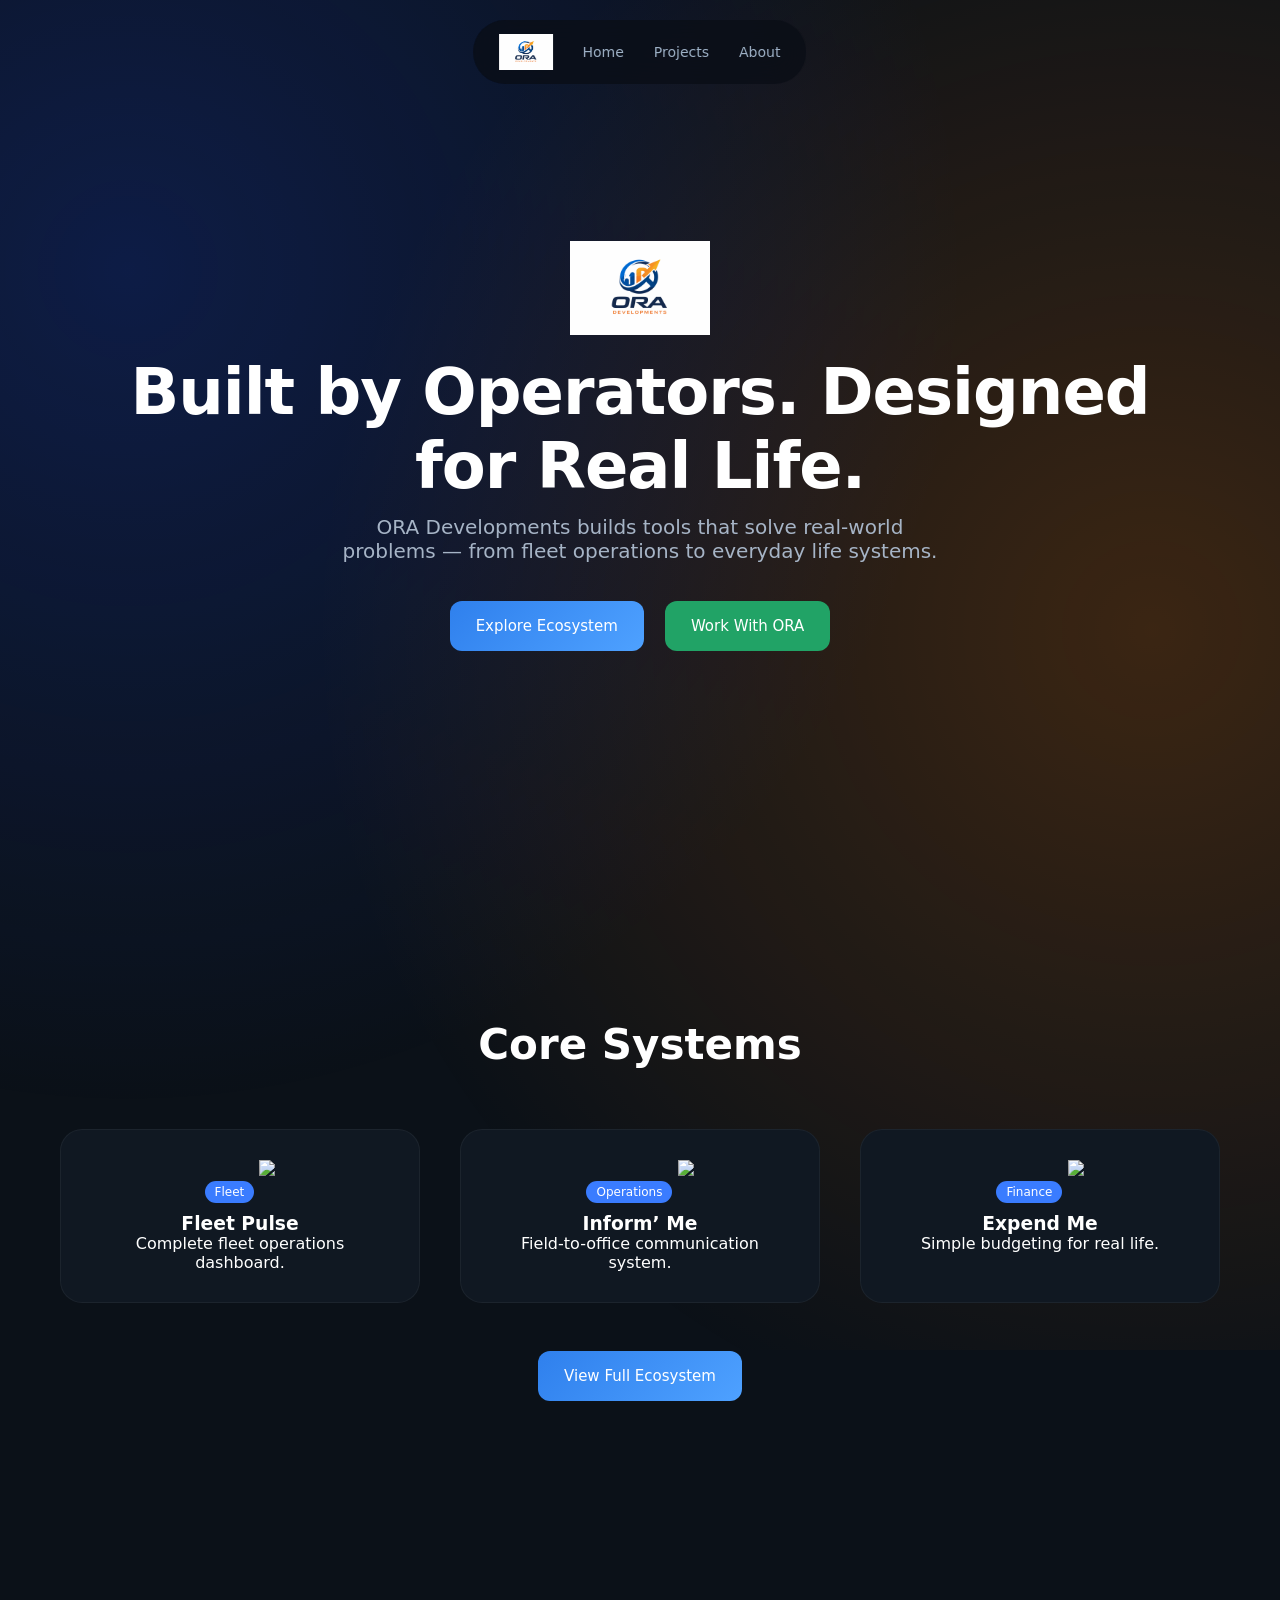
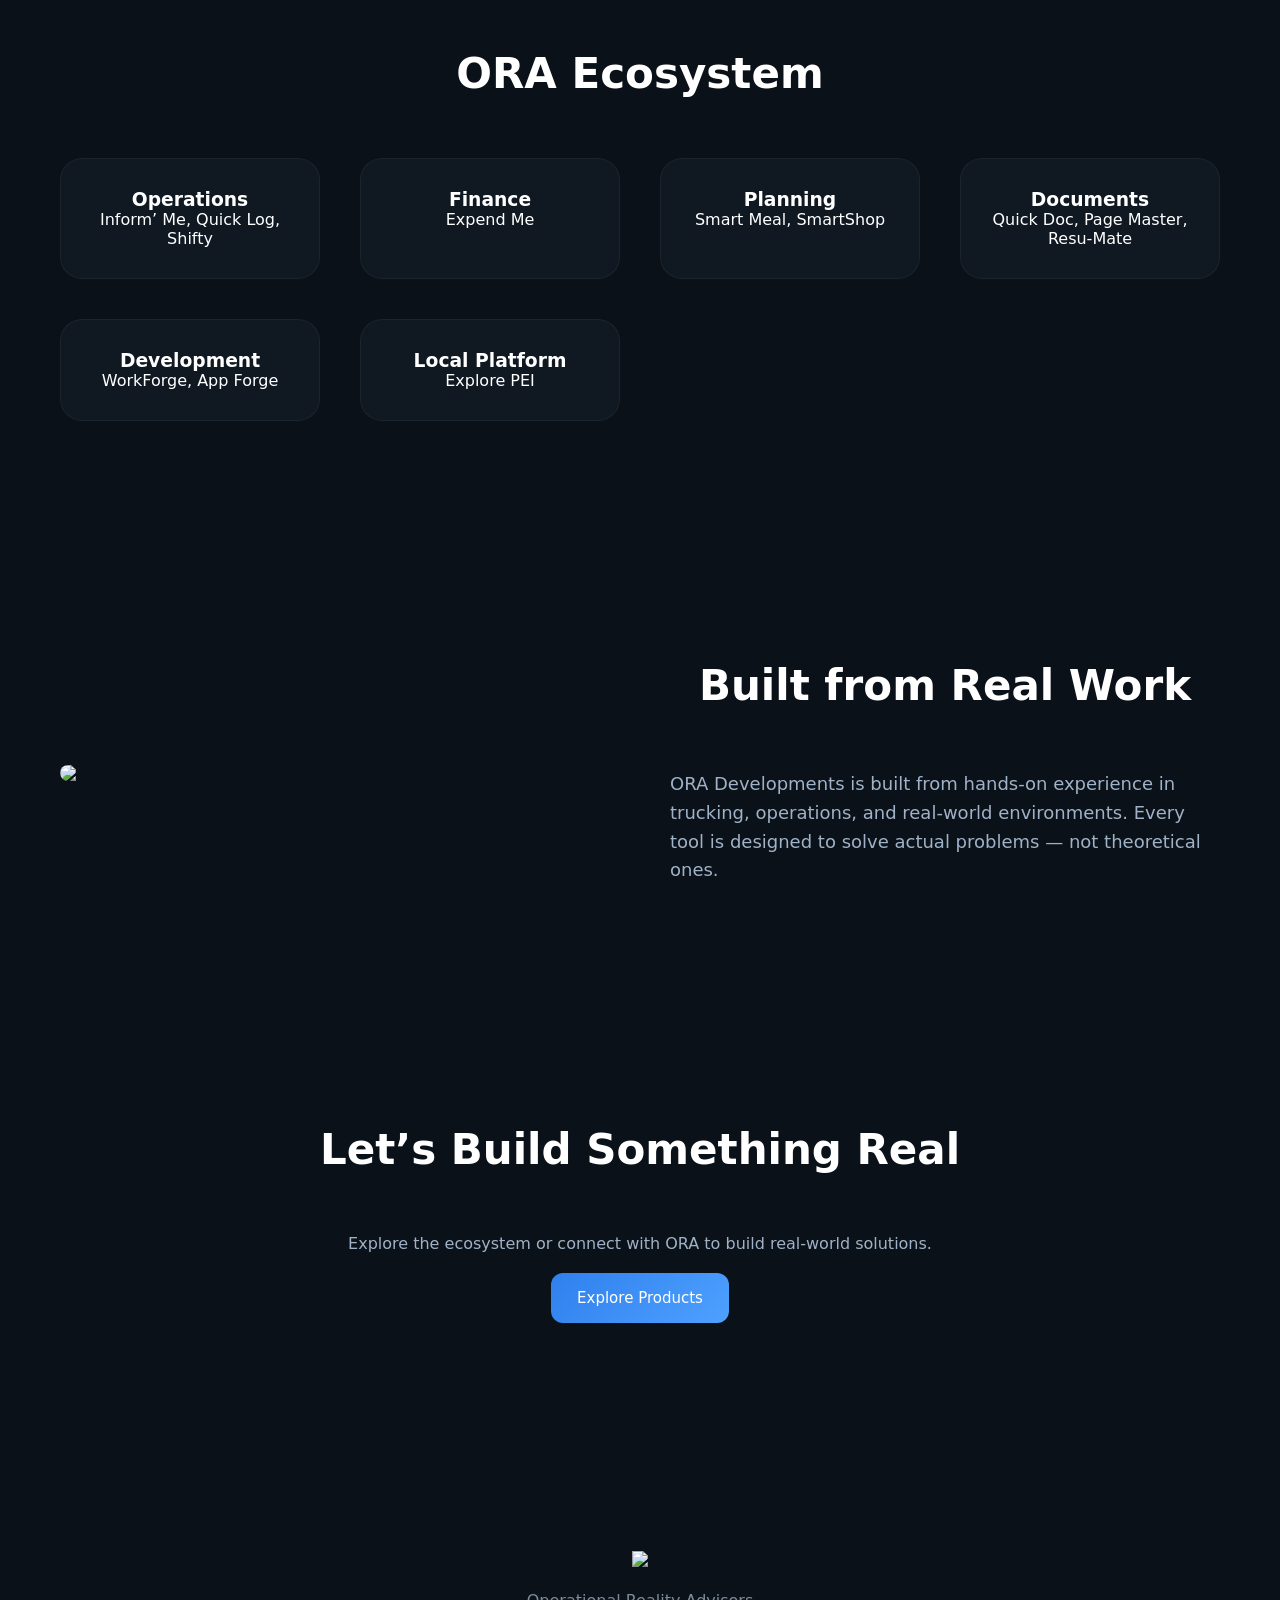
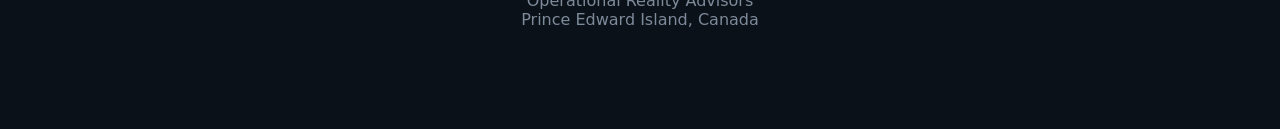
==== commit 0b2ccd9e: "Update HTML structure and styles for consistency" ====
--- a/index.html
+++ b/index.html
@@ -62,6 +62,7 @@
 text-decoration:none;
 color:#9fb2c7;
 font-size:14px;
+transition:.2s;
 }
 
 nav a:hover{color:white;}
@@ -84,7 +85,8 @@
 
 .hero h1{
 font-size:64px;
-margin-bottom:10px;
+margin-bottom:12px;
+letter-spacing:-1px;
 }
 
 .hero p{
@@ -106,6 +108,12 @@
 margin:8px;
 color:white;
 background:linear-gradient(135deg,#2f80ed,#4ea1ff);
+transition:.25s;
+}
+
+.btn:hover{
+transform:translateY(-2px);
+box-shadow:0 10px 25px rgba(0,0,0,.4);
 }
 
 .btn.secondary{
@@ -139,6 +147,27 @@
 text-align:center;
 border:1px solid rgba(255,255,255,.05);
 transition:.35s;
+cursor:pointer;
+position:relative;
+overflow:hidden;
+}
+
+.card:hover{
+transform:translateY(-12px) scale(1.02);
+box-shadow:0 50px 120px rgba(0,0,0,.6);
+}
+
+.card::after{
+content:"";
+position:absolute;
+inset:0;
+background:linear-gradient(120deg,transparent,rgba(255,255,255,.05),transparent);
+opacity:0;
+transition:.4s;
+}
+
+.card:hover::after{
+opacity:1;
 }
 
 .card img{
@@ -146,12 +175,7 @@
 margin-bottom:20px;
 }
 
-.card:hover{
-transform:translateY(-12px) scale(1.02);
-box-shadow:0 50px 120px rgba(0,0,0,.6);
-}
-
-/* FEATURED TAG */
+/* TAG */
 .tag{
 display:inline-block;
 font-size:12px;
@@ -183,6 +207,7 @@
 .founder p{
 color:#9fb2c7;
 font-size:18px;
+line-height:1.6;
 }
 
 /* FOOTER */
@@ -227,10 +252,10 @@
 
 <img src="assets/ora-dev-logo.png">
 
-<h1>Built by Operators</h1>
+<h1>Built by Operators. Designed for Real Life.</h1>
 
 <p>
-Tools, systems, and apps designed from real-world experience to simplify work, life, and operations.
+ORA Developments builds tools that solve real-world problems — from fleet operations to everyday life systems.
 </p>
 
 <div class="buttons">
@@ -250,25 +275,25 @@
 <!-- FEATURED PRODUCTS -->
 <section>
 
-<h2>Featured Systems</h2>
+<h2>Core Systems</h2>
 
 <div class="products">
 
-<div class="card">
+<div class="card" onclick="location.href='projects.html'">
 <span class="tag">Fleet</span>
 <img src="assets/fleetpulse.png">
 <h3>Fleet Pulse</h3>
 <p>Complete fleet operations dashboard.</p>
 </div>
 
-<div class="card">
+<div class="card" onclick="location.href='projects.html'">
 <span class="tag">Operations</span>
 <img src="assets/informme.png">
 <h3>Inform’ Me</h3>
 <p>Field-to-office communication system.</p>
 </div>
 
-<div class="card">
+<div class="card" onclick="location.href='projects.html'">
 <span class="tag">Finance</span>
 <img src="assets/expendme.png">
 <h3>Expend Me</h3>
@@ -278,7 +303,7 @@
 </div>
 
 <div class="cta-strip">
-<a class="btn" href="projects.html">View All Products</a>
+<a class="btn" href="projects.html">View Full Ecosystem</a>
 </div>
 
 </section>
@@ -353,7 +378,7 @@
 <h2>Let’s Build Something Real</h2>
 
 <p style="color:#9fb2c7;margin-top:10px">
-Work with ORA or explore the ecosystem of tools designed for real life.
+Explore the ecosystem or connect with ORA to build real-world solutions.
 </p>
 
 <a class="btn" href="projects.html" style="margin-top:20px">
